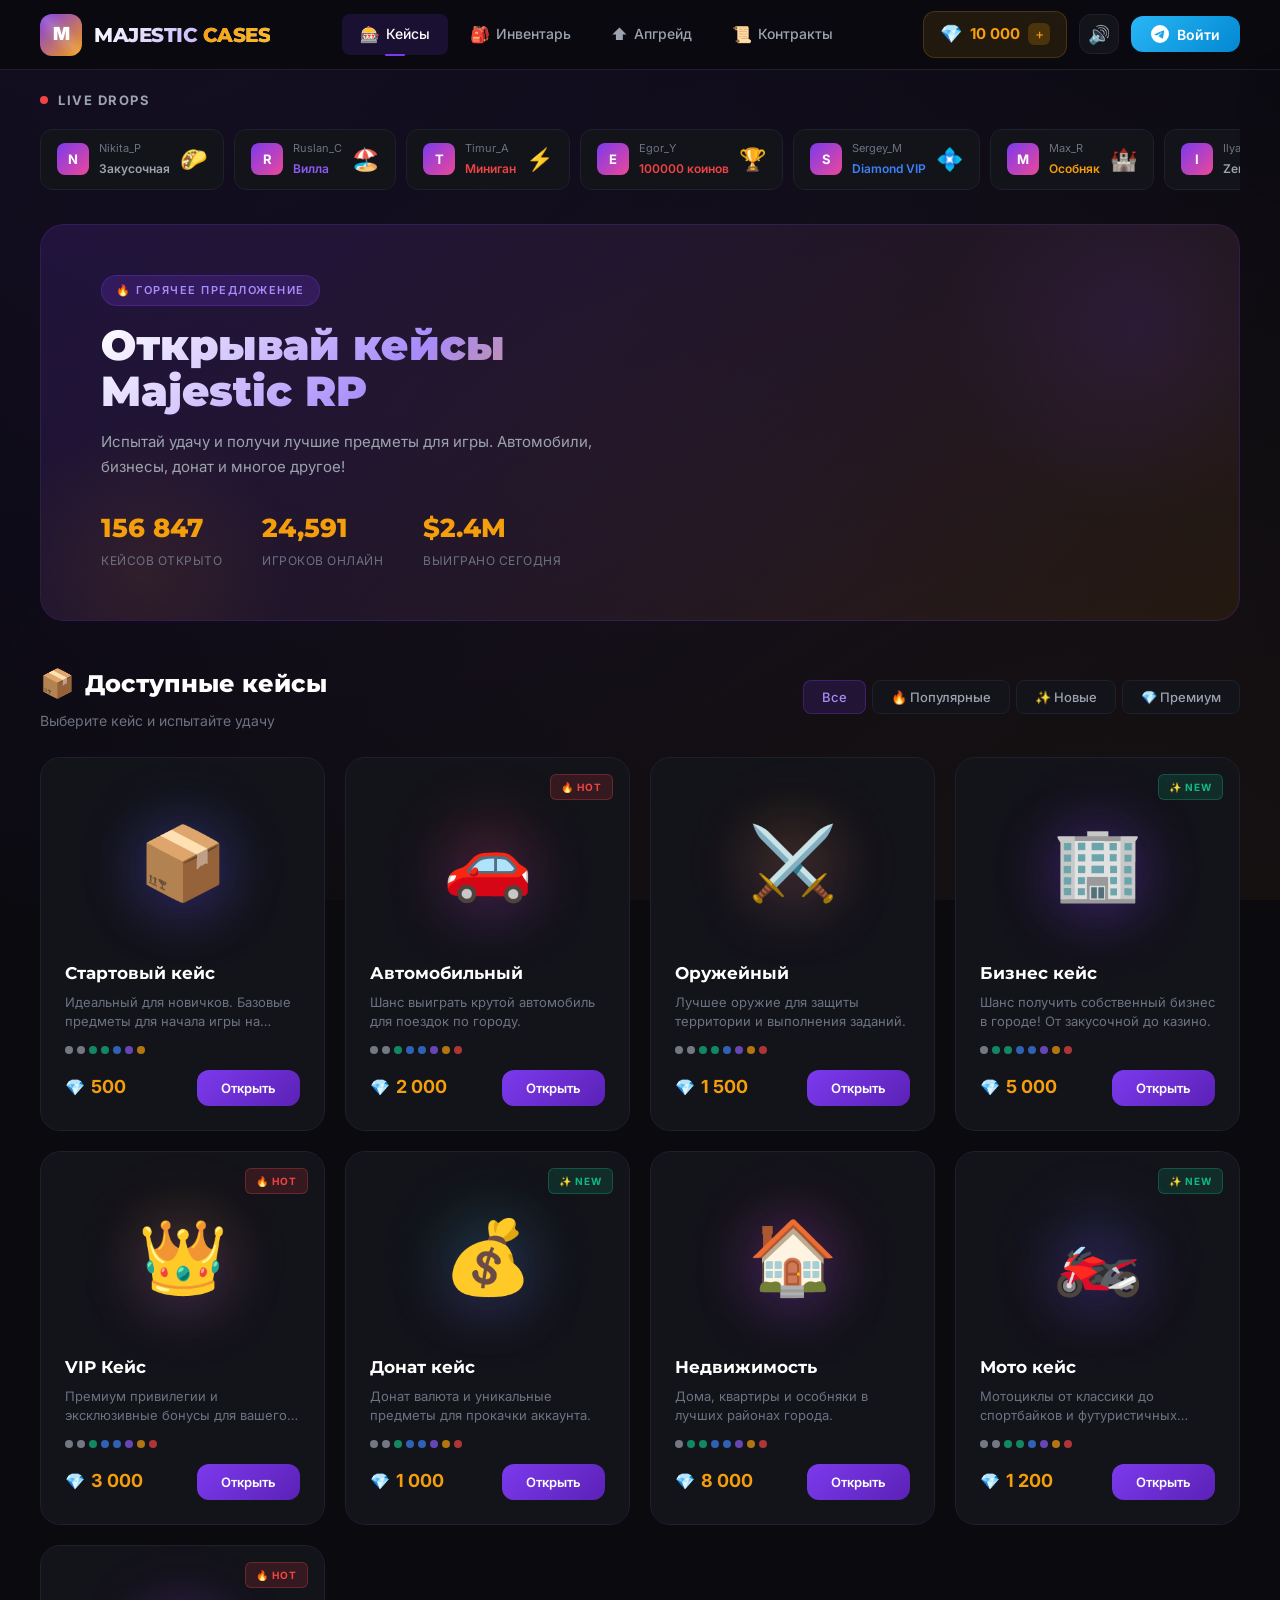
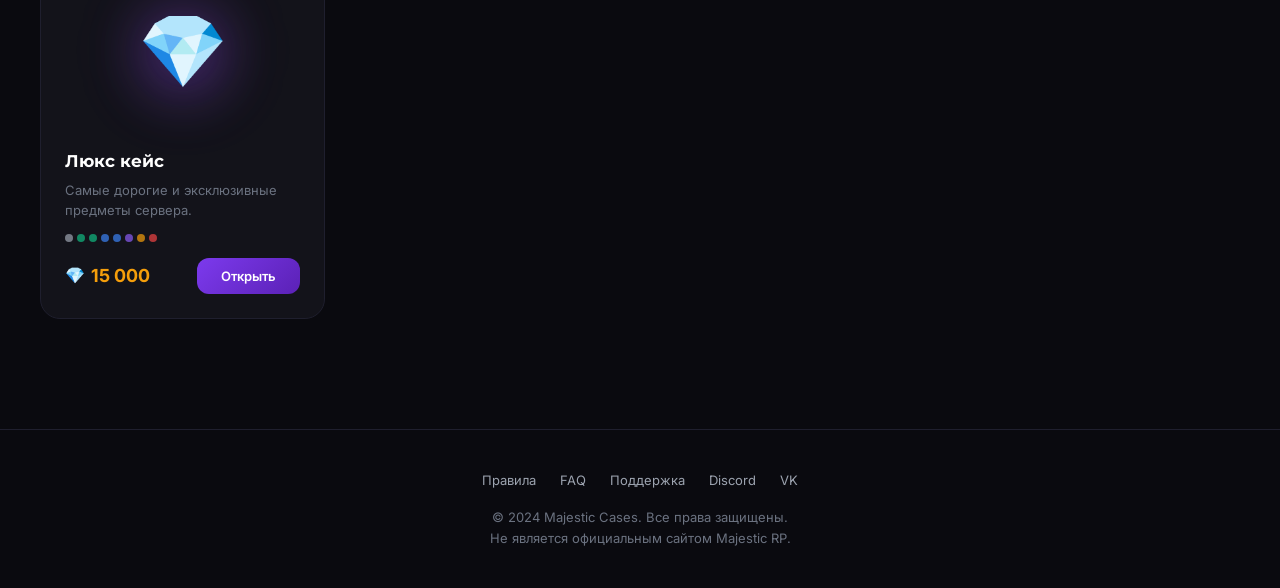
==== index.html @ e4a5804c "mayora" ====
<!DOCTYPE html>
<html lang="ru">
<head>
    <meta charset="UTF-8">
    <meta name="viewport" content="width=device-width, initial-scale=1.0">
    <title>Majestic Cases — Открытие кейсов</title>
    <link rel="stylesheet" href="css/style.css">
</head>
<body data-page="index">

    <!-- Background -->
    <div class="bg-animation"></div>
    <div class="particles" id="particles"></div>

    <!-- Header -->
    <header class="header" id="header">
        <a href="index.html" class="logo">
            <div class="logo-icon">M</div>
            <div class="logo-text">MAJESTIC <span>CASES</span></div>
        </a>

        <button class="mobile-nav-toggle" onclick="toggleMobileNav()">☰</button>

        <nav class="nav">
            <a href="index.html" class="nav-link active">
                <span class="nav-icon">🎰</span> Кейсы
            </a>
            <a href="inventory.html" class="nav-link">
                <span class="nav-icon">🎒</span> Инвентарь
            </a>
            <a href="#" class="nav-link" onclick="showNotification('🔧', 'Раздел в разработке'); return false;">
                <span class="nav-icon">⬆️</span> Апгрейд
            </a>
            <a href="#" class="nav-link" onclick="showNotification('🔧', 'Раздел в разработке'); return false;">
                <span class="nav-icon">📜</span> Контракты
            </a>
        </nav>

        <div class="header-right">
            <div class="balance-display" onclick="openDeposit()">
                <span class="balance-icon">💎</span>
                <span class="balance-amount">0</span>
                <span class="balance-add">+</span>
            </div>
            <button class="sound-toggle" id="soundToggle" onclick="toggleSound()">🔊</button>

            <!-- Не авторизован -->
            <button class="btn-login" id="btnLogin" onclick="openAuthModal()">
                <svg class="tg-icon" viewBox="0 0 24 24" width="18" height="18" fill="currentColor">
                    <path d="M11.944 0A12 12 0 0 0 0 12a12 12 0 0 0 12 12 12 12 0 0 0 12-12A12 12 0 0 0 12 0a12 12 0 0 0-.056 0zm4.962 7.224c.1-.002.321.023.465.14a.506.506 0 0 1 .171.325c.016.093.036.306.02.472-.18 1.898-.962 6.502-1.36 8.627-.168.9-.499 1.201-.82 1.23-.696.065-1.225-.46-1.9-.902-1.056-.693-1.653-1.124-2.678-1.8-1.185-.78-.417-1.21.258-1.91.177-.184 3.247-2.977 3.307-3.23.007-.032.014-.15-.056-.212s-.174-.041-.249-.024c-.106.024-1.793 1.14-5.061 3.345-.48.33-.913.49-1.302.48-.428-.008-1.252-.241-1.865-.44-.752-.245-1.349-.374-1.297-.789.027-.216.325-.437.893-.663 3.498-1.524 5.83-2.529 6.998-3.014 3.332-1.386 4.025-1.627 4.476-1.635z"/>
                </svg>
                Войти
            </button>

            <!-- Авторизован -->
            <div class="user-profile" id="userProfile" style="display:none;" onclick="toggleUserMenu()">
                <img class="user-avatar-img" id="userAvatarImg" src="" alt="">
                <div class="user-avatar-fallback" id="userAvatarFallback">MJ</div>
                <span class="user-name" id="userName"></span>
                <div class="user-menu" id="userMenu">
                    <div class="user-menu-header">
                        <img class="user-menu-avatar" id="menuAvatar" src="" alt="">
                        <div>
                            <div class="user-menu-name" id="menuName"></div>
                            <div class="user-menu-username" id="menuUsername"></div>
                        </div>
                    </div>
                    <div class="user-menu-divider"></div>
                    <a class="user-menu-item" href="inventory.html">🎒 Мой инвентарь</a>
                    <a class="user-menu-item" href="#" onclick="openDeposit(); return false;">💎 Пополнить баланс</a>
                    <div class="user-menu-divider"></div>
                    <button class="user-menu-item logout" onclick="logoutUser()">🚪 Выйти</button>
                </div>
            </div>
        </div>
    </header>

    <!-- Main -->
    <main class="main">

        <!-- Live Drops -->
        <div class="live-drops">
            <div class="live-drops-header">
                <div class="live-dot"></div>
                <div class="live-drops-title">Live Drops</div>
            </div>
            <div class="live-drops-track" id="liveDrops"></div>
        </div>

        <!-- Hero Banner -->
        <div class="hero-banner">
            <div class="hero-badge">🔥 Горячее предложение</div>
            <h1 class="hero-title">Открывай кейсы<br>Majestic RP</h1>
            <p class="hero-subtitle">Испытай удачу и получи лучшие предметы для игры. Автомобили, бизнесы, донат и многое другое!</p>
            <div class="hero-stats">
                <div class="hero-stat">
                    <div class="hero-stat-value" id="totalOpened">0</div>
                    <div class="hero-stat-label">Кейсов открыто</div>
                </div>
                <div class="hero-stat">
                    <div class="hero-stat-value">24,591</div>
                    <div class="hero-stat-label">Игроков онлайн</div>
                </div>
                <div class="hero-stat">
                    <div class="hero-stat-value">$2.4M</div>
                    <div class="hero-stat-label">Выиграно сегодня</div>
                </div>
            </div>
        </div>

        <!-- Cases Section -->
        <div class="section-header">
            <div>
                <h2 class="section-title"><span class="emoji">📦</span> Доступные кейсы</h2>
                <p class="section-subtitle">Выберите кейс и испытайте удачу</p>
            </div>
            <div class="section-filters">
                <button class="filter-btn active" onclick="filterCases('all', this)">Все</button>
                <button class="filter-btn" onclick="filterCases('popular', this)">🔥 Популярные</button>
                <button class="filter-btn" onclick="filterCases('new', this)">✨ Новые</button>
                <button class="filter-btn" onclick="filterCases('premium', this)">💎 Премиум</button>
            </div>
        </div>

        <div class="cases-grid" id="casesGrid"></div>

    </main>

    <!-- Footer -->
    <footer class="footer">
        <div class="footer-links">
            <a class="footer-link" href="#">Правила</a>
            <a class="footer-link" href="#">FAQ</a>
            <a class="footer-link" href="#">Поддержка</a>
            <a class="footer-link" href="#">Discord</a>
            <a class="footer-link" href="#">VK</a>
        </div>
        <p class="footer-copy">© 2024 Majestic Cases. Все права защищены.<br>Не является официальным сайтом Majestic RP.</p>
    </footer>

    <!-- Deposit Modal -->
    <div class="modal-overlay" id="depositModal">
        <div class="modal-box">
            <button class="modal-close" onclick="closeDeposit()">✕</button>
            <div class="modal-title">💎 Пополнить баланс</div>
            <div class="deposit-amounts">
                <button class="deposit-amount-btn" onclick="setDepositAmount(1000)">1,000</button>
                <button class="deposit-amount-btn" onclick="setDepositAmount(5000)">5,000</button>
                <button class="deposit-amount-btn" onclick="setDepositAmount(10000)">10,000</button>
                <button class="deposit-amount-btn" onclick="setDepositAmount(25000)">25,000</button>
                <button class="deposit-amount-btn" onclick="setDepositAmount(50000)">50,000</button>
                <button class="deposit-amount-btn" onclick="setDepositAmount(100000)">100,000</button>
            </div>
            <input type="number" class="deposit-input" id="depositInput" placeholder="Введите сумму" value="10000">
            <button class="btn-deposit-confirm" onclick="confirmDeposit()">✅ Пополнить баланс</button>
        </div>
    </div>

    <!-- Auth Modal -->
    <div class="modal-overlay" id="authModal">
        <div class="modal-box auth-modal-box">
            <button class="modal-close" onclick="closeAuthModal()">✕</button>
            <div class="auth-modal-icon">
                <svg viewBox="0 0 24 24" width="48" height="48" fill="#29B6F6">
                    <path d="M11.944 0A12 12 0 0 0 0 12a12 12 0 0 0 12 12 12 12 0 0 0 12-12A12 12 0 0 0 12 0a12 12 0 0 0-.056 0zm4.962 7.224c.1-.002.321.023.465.14a.506.506 0 0 1 .171.325c.016.093.036.306.02.472-.18 1.898-.962 6.502-1.36 8.627-.168.9-.499 1.201-.82 1.23-.696.065-1.225-.46-1.9-.902-1.056-.693-1.653-1.124-2.678-1.8-1.185-.78-.417-1.21.258-1.91.177-.184 3.247-2.977 3.307-3.23.007-.032.014-.15-.056-.212s-.174-.041-.249-.024c-.106.024-1.793 1.14-5.061 3.345-.48.33-.913.49-1.302.48-.428-.008-1.252-.241-1.865-.44-.752-.245-1.349-.374-1.297-.789.027-.216.325-.437.893-.663 3.498-1.524 5.83-2.529 6.998-3.014 3.332-1.386 4.025-1.627 4.476-1.635z"/>
                </svg>
            </div>
            <div class="modal-title">Вход через Telegram</div>
            <p class="auth-modal-desc">Авторизуйтесь через Telegram для сохранения прогресса и доступа ко всем функциям</p>
            <div class="auth-widget-container" id="telegramWidgetContainer"></div>
            <div class="auth-features">
                <div class="auth-feature"><span>💾</span> Сохранение прогресса</div>
                <div class="auth-feature"><span>🎒</span> Инвентарь на аккаунте</div>
                <div class="auth-feature"><span>🏆</span> Рейтинг игроков</div>
                <div class="auth-feature"><span>🔒</span> Безопасная авторизация</div>
            </div>
        </div>
    </div>

    <!-- Notification -->
    <div class="notification" id="notification">
        <span class="notification-icon" id="notifIcon"></span>
        <span class="notification-text" id="notifText"></span>
    </div>

    <!-- Confetti -->
    <div class="confetti-container" id="confettiContainer"></div>

    <script src="js/app.js"></script>
</body>
</html>
---- css/style.css ----
@import url('https://fonts.googleapis.com/css2?family=Inter:wght@300;400;500;600;700;800;900&family=Montserrat:wght@400;500;600;700;800;900&display=swap');

/* ========================================
   RESET & VARIABLES
   ======================================== */
* {
    margin: 0;
    padding: 0;
    box-sizing: border-box;
}

:root {
    --primary: #7c3aed;
    --primary-light: #a78bfa;
    --primary-dark: #5b21b6;
    --accent: #f59e0b;
    --accent-light: #fbbf24;
    --bg-dark: #0a0a0f;
    --bg-card: #13131a;
    --bg-card-hover: #1a1a25;
    --bg-header: rgba(10, 10, 15, 0.95);
    --text: #ffffff;
    --text-muted: #9ca3af;
    --text-dim: #6b7280;
    --border: #1f1f2e;
    --border-light: #2a2a3d;
    --success: #10b981;
    --danger: #ef4444;
    --rare: #3b82f6;
    --epic: #8b5cf6;
    --legendary: #f59e0b;
    --mythic: #ef4444;
    --radius-sm: 8px;
    --radius-md: 12px;
    --radius-lg: 16px;
    --radius-xl: 20px;
    --radius-2xl: 24px;
    --shadow-sm: 0 2px 8px rgba(0, 0, 0, 0.3);
    --shadow-md: 0 8px 30px rgba(0, 0, 0, 0.4);
    --shadow-lg: 0 20px 60px rgba(0, 0, 0, 0.5);
    --shadow-glow: 0 0 40px rgba(124, 58, 237, 0.3);
}

html {
    scroll-behavior: smooth;
}

body {
    font-family: 'Inter', sans-serif;
    background: var(--bg-dark);
    color: var(--text);
    min-height: 100vh;
    overflow-x: hidden;
    line-height: 1.6;
}

a {
    text-decoration: none;
    color: inherit;
}

button {
    font-family: 'Inter', sans-serif;
    cursor: pointer;
    border: none;
    outline: none;
}

input {
    font-family: 'Inter', sans-serif;
    outline: none;
}

/* ========================================
   SCROLLBAR
   ======================================== */
::-webkit-scrollbar {
    width: 8px;
}

::-webkit-scrollbar-track {
    background: var(--bg-dark);
}

::-webkit-scrollbar-thumb {
    background: var(--border);
    border-radius: 4px;
}

::-webkit-scrollbar-thumb:hover {
    background: rgba(124, 58, 237, 0.3);
}

/* ========================================
   ANIMATED BACKGROUND
   ======================================== */
.bg-animation {
    position: fixed;
    top: 0;
    left: 0;
    width: 100%;
    height: 100%;
    z-index: 0;
    overflow: hidden;
    pointer-events: none;
}

.bg-animation::before {
    content: '';
    position: absolute;
    top: -50%;
    left: -50%;
    width: 200%;
    height: 200%;
    background:
        radial-gradient(ellipse at 30% 20%, rgba(124, 58, 237, 0.08) 0%, transparent 50%),
        radial-gradient(ellipse at 70% 80%, rgba(245, 158, 11, 0.05) 0%, transparent 50%),
        radial-gradient(ellipse at 50% 50%, rgba(124, 58, 237, 0.03) 0%, transparent 70%);
    animation: bgFloat 20s ease-in-out infinite;
}

@keyframes bgFloat {
    0%, 100% { transform: translate(0, 0) rotate(0deg); }
    33% { transform: translate(30px, -30px) rotate(1deg); }
    66% { transform: translate(-20px, 20px) rotate(-1deg); }
}

.particles {
    position: fixed;
    top: 0;
    left: 0;
    width: 100%;
    height: 100%;
    z-index: 0;
    pointer-events: none;
}

.particle {
    position: absolute;
    width: 2px;
    height: 2px;
    background: var(--primary-light);
    border-radius: 50%;
    opacity: 0;
    animation: particleFloat linear infinite;
}

@keyframes particleFloat {
    0% { opacity: 0; transform: translateY(100vh) scale(0); }
    10% { opacity: 0.6; }
    90% { opacity: 0.6; }
    100% { opacity: 0; transform: translateY(-10vh) scale(1); }
}

/* ========================================
   HEADER
   ======================================== */
.header {
    position: fixed;
    top: 0;
    left: 0;
    right: 0;
    z-index: 1000;
    background: var(--bg-header);
    backdrop-filter: blur(20px);
    -webkit-backdrop-filter: blur(20px);
    border-bottom: 1px solid var(--border);
    padding: 0 40px;
    height: 70px;
    display: flex;
    align-items: center;
    justify-content: space-between;
    transition: all 0.3s ease;
}

.header.scrolled {
    height: 60px;
    box-shadow: var(--shadow-md);
}

.logo {
    display: flex;
    align-items: center;
    gap: 12px;
    cursor: pointer;
}

.logo-icon {
    width: 42px;
    height: 42px;
    background: linear-gradient(135deg, var(--primary), var(--accent));
    border-radius: var(--radius-md);
    display: flex;
    align-items: center;
    justify-content: center;
    font-weight: 900;
    font-size: 18px;
    color: white;
    position: relative;
    overflow: hidden;
    flex-shrink: 0;
}

.logo-icon::after {
    content: '';
    position: absolute;
    top: -50%;
    left: -50%;
    width: 200%;
    height: 200%;
    background: linear-gradient(45deg, transparent 40%, rgba(255,255,255,0.15) 50%, transparent 60%);
    animation: logoShine 3s ease-in-out infinite;
}

@keyframes logoShine {
    0%, 100% { transform: translateX(-100%) rotate(45deg); }
    50% { transform: translateX(100%) rotate(45deg); }
}

.logo-text {
    font-family: 'Montserrat', sans-serif;
    font-weight: 800;
    font-size: 20px;
    background: linear-gradient(135deg, #fff 0%, var(--primary-light) 100%);
    -webkit-background-clip: text;
    -webkit-text-fill-color: transparent;
    background-clip: text;
    letter-spacing: -0.5px;
    white-space: nowrap;
}

.logo-text span {
    background: linear-gradient(135deg, var(--accent) 0%, var(--accent-light) 100%);
    -webkit-background-clip: text;
    -webkit-text-fill-color: transparent;
    background-clip: text;
}

.nav {
    display: flex;
    align-items: center;
    gap: 4px;
}

.nav-link {
    padding: 8px 18px;
    border-radius: var(--radius-sm);
    color: var(--text-muted);
    font-weight: 500;
    font-size: 14px;
    transition: all 0.3s ease;
    position: relative;
    display: inline-flex;
    align-items: center;
    gap: 6px;
    white-space: nowrap;
}

.nav-link:hover {
    color: var(--text);
    background: rgba(124, 58, 237, 0.1);
}

.nav-link.active {
    color: var(--text);
    background: rgba(124, 58, 237, 0.15);
}

.nav-link.active::after {
    content: '';
    position: absolute;
    bottom: -1px;
    left: 50%;
    transform: translateX(-50%);
    width: 20px;
    height: 2px;
    background: var(--primary);
    border-radius: 1px;
}

.nav-link .nav-icon {
    font-size: 16px;
}

.header-right {
    display: flex;
    align-items: center;
    gap: 12px;
}

.balance-display {
    display: flex;
    align-items: center;
    gap: 8px;
    background: rgba(245, 158, 11, 0.1);
    border: 1px solid rgba(245, 158, 11, 0.2);
    padding: 8px 16px;
    border-radius: var(--radius-md);
    cursor: pointer;
    transition: all 0.3s ease;
}

.balance-display:hover {
    background: rgba(245, 158, 11, 0.15);
    border-color: rgba(245, 158, 11, 0.3);
    transform: translateY(-1px);
}

.balance-icon {
    font-size: 18px;
}

.balance-amount {
    font-weight: 700;
    font-size: 15px;
    color: var(--accent);
}

.balance-add {
    width: 22px;
    height: 22px;
    background: rgba(245, 158, 11, 0.2);
    border-radius: 6px;
    display: flex;
    align-items: center;
    justify-content: center;
    font-size: 14px;
    color: var(--accent);
    transition: all 0.2s;
}

.balance-display:hover .balance-add {
    background: rgba(245, 158, 11, 0.3);
}

.sound-toggle {
    width: 40px;
    height: 40px;
    border-radius: var(--radius-md);
    border: 1px solid var(--border);
    background: var(--bg-card);
    color: var(--text-muted);
    display: flex;
    align-items: center;
    justify-content: center;
    font-size: 18px;
    transition: all 0.3s;
}

.sound-toggle:hover {
    border-color: rgba(124, 58, 237, 0.3);
    color: var(--text);
}

/* ========================================
   MAIN CONTAINER
   ======================================== */
.main {
    position: relative;
    z-index: 1;
    padding-top: 90px;
    padding-bottom: 60px;
    max-width: 1400px;
    margin: 0 auto;
    padding-left: 40px;
    padding-right: 40px;
}

/* ========================================
   LIVE DROPS BAR
   ======================================== */
.live-drops {
    margin-bottom: 30px;
}

.live-drops-header {
    display: flex;
    align-items: center;
    gap: 10px;
    margin-bottom: 14px;
}

.live-dot {
    width: 8px;
    height: 8px;
    background: var(--danger);
    border-radius: 50%;
    animation: livePulse 1.5s ease-in-out infinite;
}

@keyframes livePulse {
    0%, 100% { opacity: 1; box-shadow: 0 0 0 0 rgba(239, 68, 68, 0.4); }
    50% { opacity: 0.7; box-shadow: 0 0 0 6px rgba(239, 68, 68, 0); }
}

.live-drops-title {
    font-weight: 700;
    font-size: 13px;
    text-transform: uppercase;
    letter-spacing: 1.5px;
    color: var(--text-muted);
}

.live-drops-track {
    display: flex;
    gap: 10px;
    overflow: hidden;
    padding: 4px 0;
}

.live-drop-item {
    flex-shrink: 0;
    display: flex;
    align-items: center;
    gap: 10px;
    background: var(--bg-card);
    border: 1px solid var(--border);
    border-radius: var(--radius-md);
    padding: 10px 16px;
    animation: dropSlide 0.5s ease;
    transition: all 0.3s;
}

.live-drop-item:hover {
    border-color: var(--border-light);
    background: var(--bg-card-hover);
}

@keyframes dropSlide {
    from { transform: translateX(-50px); opacity: 0; }
    to { transform: translateX(0); opacity: 1; }
}

.live-drop-avatar {
    width: 32px;
    height: 32px;
    border-radius: var(--radius-sm);
    background: linear-gradient(135deg, var(--primary), #ec4899);
    display: flex;
    align-items: center;
    justify-content: center;
    font-size: 13px;
    font-weight: 700;
    flex-shrink: 0;
}

.live-drop-info {
    display: flex;
    flex-direction: column;
    gap: 2px;
}

.live-drop-user {
    font-size: 11px;
    color: var(--text-dim);
}

.live-drop-item-name {
    font-size: 12px;
    font-weight: 600;
}

.live-drop-icon {
    font-size: 22px;
    flex-shrink: 0;
}

/* ========================================
   HERO BANNER
   ======================================== */
.hero-banner {
    position: relative;
    background: linear-gradient(135deg, rgba(124, 58, 237, 0.15) 0%, rgba(245, 158, 11, 0.08) 100%);
    border: 1px solid rgba(124, 58, 237, 0.2);
    border-radius: var(--radius-2xl);
    padding: 50px 60px;
    margin-bottom: 40px;
    overflow: hidden;
}

.hero-banner::before {
    content: '';
    position: absolute;
    top: -100px;
    right: -100px;
    width: 400px;
    height: 400px;
    background: radial-gradient(circle, rgba(124, 58, 237, 0.12) 0%, transparent 70%);
    pointer-events: none;
}

.hero-banner::after {
    content: '';
    position: absolute;
    bottom: -100px;
    left: -50px;
    width: 300px;
    height: 300px;
    background: radial-gradient(circle, rgba(245, 158, 11, 0.08) 0%, transparent 70%);
    pointer-events: none;
}

.hero-badge {
    display: inline-flex;
    align-items: center;
    gap: 6px;
    background: rgba(124, 58, 237, 0.2);
    border: 1px solid rgba(124, 58, 237, 0.3);
    padding: 6px 14px;
    border-radius: 20px;
    font-size: 11px;
    font-weight: 600;
    color: var(--primary-light);
    margin-bottom: 16px;
    text-transform: uppercase;
    letter-spacing: 1.5px;
}

.hero-title {
    font-family: 'Montserrat', sans-serif;
    font-size: 42px;
    font-weight: 900;
    line-height: 1.1;
    margin-bottom: 14px;
    background: linear-gradient(135deg, #fff 0%, var(--primary-light) 50%, var(--accent) 100%);
    -webkit-background-clip: text;
    -webkit-text-fill-color: transparent;
    background-clip: text;
    max-width: 600px;
}

.hero-subtitle {
    font-size: 15px;
    color: var(--text-muted);
    max-width: 500px;
    line-height: 1.7;
    margin-bottom: 28px;
}

.hero-stats {
    display: flex;
    gap: 40px;
    position: relative;
    z-index: 1;
}

.hero-stat-value {
    font-size: 26px;
    font-weight: 800;
    color: var(--accent);
    font-family: 'Montserrat', sans-serif;
}

.hero-stat-label {
    font-size: 12px;
    color: var(--text-dim);
    margin-top: 2px;
    text-transform: uppercase;
    letter-spacing: 0.5px;
}

/* ========================================
   SECTION HEADERS
   ======================================== */
.section-header {
    display: flex;
    align-items: center;
    justify-content: space-between;
    margin-bottom: 24px;
    flex-wrap: wrap;
    gap: 16px;
}

.section-title {
    font-family: 'Montserrat', sans-serif;
    font-size: 24px;
    font-weight: 800;
    display: flex;
    align-items: center;
    gap: 10px;
}

.section-title .emoji {
    font-size: 28px;
}

.section-subtitle {
    font-size: 14px;
    color: var(--text-dim);
    margin-top: 4px;
}

.section-filters {
    display: flex;
    gap: 6px;
    flex-wrap: wrap;
}

.filter-btn {
    padding: 8px 18px;
    border-radius: var(--radius-sm);
    border: 1px solid var(--border);
    background: var(--bg-card);
    color: var(--text-muted);
    font-size: 13px;
    font-weight: 500;
    cursor: pointer;
    transition: all 0.3s ease;
}

.filter-btn:hover {
    border-color: rgba(124, 58, 237, 0.3);
    color: var(--text);
    background: var(--bg-card-hover);
}

.filter-btn.active {
    background: rgba(124, 58, 237, 0.15);
    border-color: rgba(124, 58, 237, 0.3);
    color: var(--primary-light);
}

/* ========================================
   CASES GRID
   ======================================== */
.cases-grid {
    display: grid;
    grid-template-columns: repeat(auto-fill, minmax(280px, 1fr));
    gap: 20px;
    margin-bottom: 50px;
}

.case-card {
    background: var(--bg-card);
    border: 1px solid var(--border);
    border-radius: var(--radius-xl);
    padding: 24px;
    cursor: pointer;
    transition: all 0.4s cubic-bezier(0.4, 0, 0.2, 1);
    position: relative;
    overflow: hidden;
}

.case-card::before {
    content: '';
    position: absolute;
    top: 0;
    left: 0;
    right: 0;
    height: 3px;
    background: linear-gradient(90deg, var(--card-color, var(--primary)), transparent);
    opacity: 0;
    transition: opacity 0.3s;
}

.case-card:hover::before {
    opacity: 1;
}

.case-card:hover {
    transform: translateY(-8px);
    border-color: rgba(124, 58, 237, 0.3);
    box-shadow: 0 20px 60px rgba(124, 58, 237, 0.12), 0 0 0 1px rgba(124, 58, 237, 0.1);
    background: var(--bg-card-hover);
}

.case-card-badge {
    position: absolute;
    top: 16px;
    right: 16px;
    font-size: 10px;
    font-weight: 700;
    padding: 4px 10px;
    border-radius: 6px;
    text-transform: uppercase;
    letter-spacing: 1px;
    z-index: 2;
}

.case-card-badge.hot {
    background: rgba(239, 68, 68, 0.15);
    border: 1px solid rgba(239, 68, 68, 0.3);
    color: #ef4444;
}

.case-card-badge.new {
    background: rgba(16, 185, 129, 0.15);
    border: 1px solid rgba(16, 185, 129, 0.3);
    color: #10b981;
}

.case-image {
    width: 100%;
    height: 160px;
    display: flex;
    align-items: center;
    justify-content: center;
    margin-bottom: 18px;
    position: relative;
}

.case-icon {
    font-size: 72px;
    filter: drop-shadow(0 10px 30px rgba(124, 58, 237, 0.3));
    transition: all 0.4s ease;
    animation: caseFloat 3s ease-in-out infinite;
    position: relative;
    z-index: 1;
}

.case-card:hover .case-icon {
    transform: scale(1.15) rotate(5deg);
    filter: drop-shadow(0 15px 40px rgba(124, 58, 237, 0.5));
}

@keyframes caseFloat {
    0%, 100% { transform: translateY(0); }
    50% { transform: translateY(-8px); }
}

.case-glow {
    position: absolute;
    width: 120px;
    height: 120px;
    border-radius: 50%;
    background: radial-gradient(circle, var(--card-color, rgba(124, 58, 237, 0.15)) 0%, transparent 70%);
    filter: blur(30px);
    pointer-events: none;
}

.case-name {
    font-family: 'Montserrat', sans-serif;
    font-size: 17px;
    font-weight: 700;
    margin-bottom: 6px;
}

.case-description {
    font-size: 13px;
    color: var(--text-dim);
    margin-bottom: 14px;
    line-height: 1.5;
    display: -webkit-box;
    -webkit-line-clamp: 2;
    -webkit-box-orient: vertical;
    overflow: hidden;
}

.case-items-preview {
    display: flex;
    gap: 4px;
    margin-bottom: 16px;
}

.item-dot {
    width: 8px;
    height: 8px;
    border-radius: 50%;
    opacity: 0.7;
    transition: opacity 0.3s;
}

.case-card:hover .item-dot {
    opacity: 1;
}

.case-footer {
    display: flex;
    align-items: center;
    justify-content: space-between;
}

.case-price {
    display: flex;
    align-items: center;
    gap: 6px;
}

.case-price-icon {
    font-size: 16px;
}

.case-price-amount {
    font-weight: 700;
    font-size: 18px;
    color: var(--accent);
}

.case-open-btn {
    padding: 10px 24px;
    border-radius: var(--radius-md);
    background: linear-gradient(135deg, var(--primary), var(--primary-dark));
    color: white;
    font-weight: 600;
    font-size: 13px;
    transition: all 0.3s ease;
    position: relative;
    overflow: hidden;
}

.case-open-btn::before {
    content: '';
    position: absolute;
    top: 0;
    left: -100%;
    width: 100%;
    height: 100%;
    background: linear-gradient(90deg, transparent, rgba(255,255,255,0.1), transparent);
    transition: left 0.5s;
}

.case-open-btn:hover::before {
    left: 100%;
}

.case-open-btn:hover {
    transform: scale(1.05);
    box-shadow: 0 8px 25px rgba(124, 58, 237, 0.4);
}

/* ========================================
   CASE OPENING PAGE
   ======================================== */
.open-page {
    max-width: 1000px;
    margin: 0 auto;
}

.back-link {
    display: inline-flex;
    align-items: center;
    gap: 8px;
    color: var(--text-muted);
    font-size: 14px;
    font-weight: 500;
    margin-bottom: 30px;
    padding: 8px 16px;
    border-radius: var(--radius-sm);
    transition: all 0.3s;
    background: var(--bg-card);
    border: 1px solid var(--border);
}

.back-link:hover {
    color: var(--text);
    border-color: var(--primary);
    background: rgba(124, 58, 237, 0.1);
}

.open-case-header {
    text-align: center;
    margin-bottom: 30px;
}

.open-case-icon {
    font-size: 80px;
    display: block;
    margin-bottom: 16px;
    animation: caseFloat 3s ease-in-out infinite;
}

.open-case-title {
    font-family: 'Montserrat', sans-serif;
    font-size: 36px;
    font-weight: 900;
    margin-bottom: 8px;
    background: linear-gradient(135deg, #fff, var(--primary-light));
    -webkit-background-clip: text;
    -webkit-text-fill-color: transparent;
    background-clip: text;
}

.open-case-desc {
    color: var(--text-dim);
    font-size: 15px;
}

.roulette-section {
    margin-bottom: 30px;
}

.roulette-wrapper {
    position: relative;
    height: 160px;
    overflow: hidden;
    border-radius: var(--radius-lg);
    background: var(--bg-dark);
    border: 1px solid var(--border);
    box-shadow: inset 0 0 60px rgba(0, 0, 0, 0.5);
}

.roulette-pointer {
    position: absolute;
    top: 0;
    left: 50%;
    transform: translateX(-50%);
    width: 3px;
    height: 100%;
    background: var(--accent);
    z-index: 10;
    box-shadow: 0 0 20px rgba(245, 158, 11, 0.5), 0 0 40px rgba(245, 158, 11, 0.2);
}

.roulette-pointer::before {
    content: '';
    position: absolute;
    top: -8px;
    left: 50%;
    transform: translateX(-50%);
    width: 0;
    height: 0;
    border-left: 10px solid transparent;
    border-right: 10px solid transparent;
    border-top: 12px solid var(--accent);
    filter: drop-shadow(0 2px 4px rgba(245, 158, 11, 0.5));
}

.roulette-pointer::after {
    content: '';
    position: absolute;
    bottom: -8px;
    left: 50%;
    transform: translateX(-50%);
    width: 0;
    height: 0;
    border-left: 10px solid transparent;
    border-right: 10px solid transparent;
    border-bottom: 12px solid var(--accent);
    filter: drop-shadow(0 -2px 4px rgba(245, 158, 11, 0.5));
}

.roulette-track {
    display: flex;
    position: absolute;
    top: 0;
    left: 0;
    transition: none;
}

.roulette-item {
    width: 150px;
    height: 160px;
    flex-shrink: 0;
    display: flex;
    flex-direction: column;
    align-items: center;
    justify-content: center;
    border-right: 1px solid var(--border);
    position: relative;
    padding: 12px;
    transition: background 0.2s;
}

.roulette-item-icon {
    font-size: 44px;
    margin-bottom: 10px;
    filter: drop-shadow(0 4px 8px rgba(0,0,0,0.3));
}

.roulette-item-name {
    font-size: 11px;
    font-weight: 600;
    text-align: center;
    line-height: 1.3;
}

.roulette-item-rarity {
    position: absolute;
    bottom: 0;
    left: 0;
    right: 0;
    height: 3px;
}

.open-actions {
    display: flex;
    align-items: center;
    justify-content: center;
    gap: 16px;
    margin-bottom: 40px;
    flex-wrap: wrap;
}

.btn-open-case {
    padding: 18px 56px;
    border-radius: var(--radius-lg);
    background: linear-gradient(135deg, var(--primary), var(--primary-dark));
    color: white;
    font-weight: 700;
    font-size: 17px;
    display: flex;
    align-items: center;
    gap: 12px;
    transition: all 0.3s ease;
    position: relative;
    overflow: hidden;
}

.btn-open-case::before {
    content: '';
    position: absolute;
    top: 0;
    left: -100%;
    width: 200%;
    height: 100%;
    background: linear-gradient(90deg, transparent, rgba(255,255,255,0.08), transparent);
    animation: btnShine 2.5s ease-in-out infinite;
}

@keyframes btnShine {
    0% { left: -100%; }
    100% { left: 100%; }
}

.btn-open-case:hover {
    transform: scale(1.05);
    box-shadow: 0 12px 40px rgba(124, 58, 237, 0.5);
}

.btn-open-case:disabled {
    opacity: 0.5;
    cursor: not-allowed;
    transform: none !important;
    box-shadow: none !important;
}

.btn-open-case .price-tag {
    background: rgba(255,255,255,0.15);
    padding: 4px 14px;
    border-radius: var(--radius-sm);
    font-size: 14px;
}

.btn-open-fast {
    padding: 18px 36px;
    border-radius: var(--radius-lg);
    background: rgba(124, 58, 237, 0.1);
    border: 1px solid rgba(124, 58, 237, 0.3);
    color: var(--primary-light);
    font-weight: 600;
    font-size: 15px;
    transition: all 0.3s;
}

.btn-open-fast:hover {
    background: rgba(124, 58, 237, 0.2);
    transform: scale(1.03);
}

.btn-open-fast:disabled {
    opacity: 0.5;
    cursor: not-allowed;
    transform: none !important;
}

.case-contents {
    margin-top: 20px;
}

.case-contents-title {
    font-size: 13px;
    font-weight: 600;
    color: var(--text-muted);
    margin-bottom: 16px;
    text-transform: uppercase;
    letter-spacing: 1.5px;
}

.case-contents-grid {
    display: grid;
    grid-template-columns: repeat(auto-fill, minmax(110px, 1fr));
    gap: 10px;
}

.content-item {
    background: var(--bg-dark);
    border: 1px solid var(--border);
    border-radius: var(--radius-md);
    padding: 14px 8px;
    text-align: center;
    transition: all 0.3s;
    position: relative;
    overflow: hidden;
}

.content-item:hover {
    border-color: rgba(124, 58, 237, 0.3);
    transform: translateY(-3px);
    background: var(--bg-card);
}

.content-item-icon {
    font-size: 32px;
    margin-bottom: 8px;
}

.content-item-name {
    font-size: 11px;
    font-weight: 600;
    line-height: 1.3;
    margin-bottom: 4px;
}

.content-item-chance {
    font-size: 10px;
    color: var(--text-dim);
}

.content-item-value {
    font-size: 10px;
    color: var(--accent);
    font-weight: 600;
    margin-top: 2px;
}

.content-item-bar {
    position: absolute;
    bottom: 0;
    left: 0;
    right: 0;
    height: 2px;
}

/* ========================================
   WIN SCREEN
   ======================================== */
.win-screen {
    display: none;
    text-align: center;
    padding: 50px 20px;
}

.win-screen.active {
    display: block;
    animation: winAppear 0.6s cubic-bezier(0.4, 0, 0.2, 1);
}

@keyframes winAppear {
    from { transform: scale(0.7); opacity: 0; }
    to { transform: scale(1); opacity: 1; }
}

.win-glow {
    position: relative;
    display: inline-block;
    margin-bottom: 24px;
}

.win-icon {
    font-size: 110px;
    position: relative;
    z-index: 1;
    animation: winBounce 0.6s ease;
}

@keyframes winBounce {
    0% { transform: scale(0) rotate(-20deg); }
    50% { transform: scale(1.2) rotate(10deg); }
    70% { transform: scale(0.9) rotate(-5deg); }
    100% { transform: scale(1) rotate(0deg); }
}

.win-glow-bg {
    position: absolute;
    top: 50%;
    left: 50%;
    transform: translate(-50%, -50%);
    width: 200px;
    height: 200px;
    border-radius: 50%;
    filter: blur(60px);
    opacity: 0.5;
    animation: winGlowPulse 2s ease-in-out infinite;
}

@keyframes winGlowPulse {
    0%, 100% { opacity: 0.4; transform: translate(-50%, -50%) scale(1); }
    50% { opacity: 0.7; transform: translate(-50%, -50%) scale(1.3); }
}

.win-label {
    font-family: 'Montserrat', sans-serif;
    font-size: 13px;
    font-weight: 700;
    text-transform: uppercase;
    letter-spacing: 4px;
    margin-bottom: 8px;
    color: var(--text-muted);
}

.win-rarity {
    font-size: 12px;
    font-weight: 700;
    text-transform: uppercase;
    letter-spacing: 2px;
    margin-bottom: 12px;
}

.win-item-name {
    font-family: 'Montserrat', sans-serif;
    font-size: 32px;
    font-weight: 900;
    margin-bottom: 10px;
}

.win-item-value {
    font-size: 22px;
    font-weight: 700;
    color: var(--accent);
    margin-bottom: 36px;
}

.win-actions {
    display: flex;
    gap: 12px;
    justify-content: center;
    flex-wrap: wrap;
}

.win-btn {
    padding: 14px 32px;
    border-radius: var(--radius-lg);
    font-weight: 600;
    font-size: 14px;
    transition: all 0.3s;
    display: inline-flex;
    align-items: center;
    gap: 8px;
}

.win-btn-sell {
    background: rgba(245, 158, 11, 0.12);
    border: 1px solid rgba(245, 158, 11, 0.3);
    color: var(--accent);
}

.win-btn-sell:hover {
    background: rgba(245, 158, 11, 0.22);
    transform: translateY(-2px);
}

.win-btn-take {
    background: linear-gradient(135deg, var(--success), #059669);
    color: white;
}

.win-btn-take:hover {
    transform: translateY(-2px);
    box-shadow: 0 8px 25px rgba(16, 185, 129, 0.4);
}

.win-btn-again {
    background: linear-gradient(135deg, var(--primary), var(--primary-dark));
    color: white;
}

.win-btn-again:hover {
    transform: translateY(-2px);
    box-shadow: 0 8px 25px rgba(124, 58, 237, 0.4);
}

/* ========================================
   INVENTORY PAGE
   ======================================== */
.inventory-page {
    max-width: 1200px;
    margin: 0 auto;
}

.inventory-stats {
    display: grid;
    grid-template-columns: repeat(auto-fit, minmax(200px, 1fr));
    gap: 16px;
    margin-bottom: 30px;
}

.inv-stat-card {
    background: var(--bg-card);
    border: 1px solid var(--border);
    border-radius: var(--radius-lg);
    padding: 20px 24px;
    display: flex;
    align-items: center;
    gap: 16px;
    transition: all 0.3s;
}

.inv-stat-card:hover {
    border-color: var(--border-light);
    transform: translateY(-2px);
}

.inv-stat-icon {
    width: 48px;
    height: 48px;
    border-radius: var(--radius-md);
    display: flex;
    align-items: center;
    justify-content: center;
    font-size: 24px;
    flex-shrink: 0;
}

.inv-stat-icon.purple { background: rgba(124, 58, 237, 0.15); }
.inv-stat-icon.gold { background: rgba(245, 158, 11, 0.15); }
.inv-stat-icon.green { background: rgba(16, 185, 129, 0.15); }
.inv-stat-icon.red { background: rgba(239, 68, 68, 0.15); }

.inv-stat-value {
    font-family: 'Montserrat', sans-serif;
    font-size: 22px;
    font-weight: 800;
}

.inv-stat-label {
    font-size: 12px;
    color: var(--text-dim);
    margin-top: 2px;
}

.inventory-controls {
    display: flex;
    align-items: center;
    justify-content: space-between;
    margin-bottom: 20px;
    flex-wrap: wrap;
    gap: 12px;
}

.inv-search {
    padding: 10px 18px;
    border-radius: var(--radius-md);
    border: 1px solid var(--border);
    background: var(--bg-card);
    color: var(--text);
    font-size: 14px;
    width: 260px;
    transition: border-color 0.3s;
}

.inv-search:focus { border-color: var(--primary); }
.inv-search::placeholder { color: var(--text-dim); }

.inv-sort {
    padding: 10px 18px;
    border-radius: var(--radius-md);
    border: 1px solid var(--border);
    background: var(--bg-card);
    color: var(--text);
    font-size: 13px;
    cursor: pointer;
    transition: all 0.3s;
    -webkit-appearance: none;
}

.inv-sort:hover { border-color: var(--primary); }

.btn-sell-all {
    padding: 10px 24px;
    border-radius: var(--radius-md);
    background: rgba(239, 68, 68, 0.1);
    border: 1px solid rgba(239, 68, 68, 0.3);
    color: var(--danger);
    font-weight: 600;
    font-size: 13px;
    transition: all 0.3s;
    display: flex;
    align-items: center;
    gap: 6px;
}

.btn-sell-all:hover {
    background: rgba(239, 68, 68, 0.2);
    transform: translateY(-1px);
}

.inventory-grid {
    display: grid;
    grid-template-columns: repeat(auto-fill, minmax(180px, 1fr));
    gap: 14px;
}

.inv-item {
    background: var(--bg-card);
    border: 1px solid var(--border);
    border-radius: var(--radius-lg);
    padding: 20px 16px 16px;
    text-align: center;
    transition: all 0.3s;
    position: relative;
    overflow: hidden;
    cursor: pointer;
}

.inv-item:hover {
    transform: translateY(-4px);
    border-color: rgba(124, 58, 237, 0.3);
    box-shadow: var(--shadow-md);
}

.inv-item-bar {
    position: absolute;
    top: 0;
    left: 0;
    right: 0;
    height: 3px;
}

.inv-item-icon {
    font-size: 44px;
    margin-bottom: 10px;
    display: block;
}

.inv-item-name {
    font-size: 13px;
    font-weight: 600;
    margin-bottom: 4px;
    line-height: 1.3;
}

.inv-item-rarity-tag {
    font-size: 10px;
    font-weight: 600;
    text-transform: uppercase;
    letter-spacing: 0.5px;
    margin-bottom: 8px;
}

.inv-item-value {
    font-size: 14px;
    font-weight: 700;
    color: var(--accent);
    display: flex;
    align-items: center;
    justify-content: center;
    gap: 4px;
}

.inv-item-actions {
    display: flex;
    gap: 6px;
    margin-top: 12px;
}

.inv-item-btn {
    flex: 1;
    padding: 8px;
    border-radius: var(--radius-sm);
    font-size: 11px;
    font-weight: 600;
    transition: all 0.3s;
}

.inv-item-btn.sell {
    background: rgba(245, 158, 11, 0.1);
    border: 1px solid rgba(245, 158, 11, 0.2);
    color: var(--accent);
}

.inv-item-btn.sell:hover { background: rgba(245, 158, 11, 0.2); }

.inv-item-btn.use {
    background: rgba(16, 185, 129, 0.1);
    border: 1px solid rgba(16, 185, 129, 0.2);
    color: var(--success);
}

.inv-item-btn.use:hover { background: rgba(16, 185, 129, 0.2); }

.inventory-empty {
    grid-column: 1 / -1;
    text-align: center;
    padding: 80px 20px;
}

.inventory-empty-icon {
    font-size: 70px;
    margin-bottom: 20px;
    opacity: 0.3;
}

.inventory-empty-text {
    font-family: 'Montserrat', sans-serif;
    font-size: 20px;
    font-weight: 700;
    margin-bottom: 8px;
    color: var(--text-muted);
}

.inventory-empty-hint {
    font-size: 14px;
    color: var(--text-dim);
    margin-bottom: 24px;
}

.btn-go-cases {
    display: inline-flex;
    align-items: center;
    gap: 8px;
    padding: 14px 32px;
    border-radius: var(--radius-lg);
    background: linear-gradient(135deg, var(--primary), var(--primary-dark));
    color: white;
    font-weight: 600;
    font-size: 14px;
    transition: all 0.3s;
}

.btn-go-cases:hover {
    transform: scale(1.05);
    box-shadow: 0 8px 25px rgba(124, 58, 237, 0.4);
}

/* ========================================
   DEPOSIT MODAL
   ======================================== */
.modal-overlay {
    display: none;
    position: fixed;
    top: 0;
    left: 0;
    right: 0;
    bottom: 0;
    background: rgba(0, 0, 0, 0.85);
    backdrop-filter: blur(10px);
    -webkit-backdrop-filter: blur(10px);
    z-index: 2000;
    align-items: center;
    justify-content: center;
}

.modal-overlay.active {
    display: flex;
}

.modal-box {
    background: var(--bg-card);
    border: 1px solid var(--border);
    border-radius: var(--radius-2xl);
    padding: 40px;
    width: 90%;
    max-width: 450px;
    animation: modalSlide 0.4s cubic-bezier(0.4, 0, 0.2, 1);
    position: relative;
}

@keyframes modalSlide {
    from { transform: translateY(30px) scale(0.95); opacity: 0; }
    to { transform: translateY(0) scale(1); opacity: 1; }
}

.modal-close {
    position: absolute;
    top: 16px;
    right: 16px;
    width: 36px;
    height: 36px;
    border-radius: var(--radius-sm);
    border: 1px solid var(--border);
    background: var(--bg-dark);
    color: var(--text-muted);
    font-size: 16px;
    display: flex;
    align-items: center;
    justify-content: center;
    transition: all 0.3s;
    cursor: pointer;
}

.modal-close:hover {
    background: rgba(239, 68, 68, 0.1);
    border-color: rgba(239, 68, 68, 0.3);
    color: #ef4444;
}

.modal-title {
    font-family: 'Montserrat', sans-serif;
    font-size: 24px;
    font-weight: 800;
    text-align: center;
    margin-bottom: 24px;
}

.deposit-amounts {
    display: grid;
    grid-template-columns: repeat(3, 1fr);
    gap: 10px;
    margin-bottom: 20px;
}

.deposit-amount-btn {
    padding: 14px;
    border-radius: var(--radius-md);
    border: 1px solid var(--border);
    background: var(--bg-dark);
    color: var(--text);
    font-weight: 700;
    font-size: 15px;
    transition: all 0.3s;
}

.deposit-amount-btn:hover {
    border-color: var(--primary);
    background: rgba(124, 58, 237, 0.1);
    transform: translateY(-2px);
}

.deposit-input {
    width: 100%;
    padding: 14px 18px;
    border-radius: var(--radius-md);
    border: 1px solid var(--border);
    background: var(--bg-dark);
    color: var(--text);
    font-size: 16px;
    font-weight: 600;
    margin-bottom: 20px;
    transition: border-color 0.3s;
}

.deposit-input:focus { border-color: var(--primary); }

.btn-deposit-confirm {
    width: 100%;
    padding: 16px;
    border-radius: var(--radius-lg);
    background: linear-gradient(135deg, var(--success), #059669);
    color: white;
    font-weight: 700;
    font-size: 16px;
    transition: all 0.3s;
}

.btn-deposit-confirm:hover {
    transform: scale(1.02);
    box-shadow: 0 8px 25px rgba(16, 185, 129, 0.4);
}

/* ========================================
   NOTIFICATION
   ======================================== */
.notification {
    position: fixed;
    top: 90px;
    right: 40px;
    background: var(--bg-card);
    border: 1px solid var(--border);
    border-radius: var(--radius-lg);
    padding: 16px 24px;
    display: flex;
    align-items: center;
    gap: 12px;
    z-index: 3000;
    transform: translateX(calc(100% + 60px));
    transition: transform 0.4s cubic-bezier(0.4, 0, 0.2, 1);
    box-shadow: var(--shadow-lg);
    max-width: 350px;
}

.notification.show {
    transform: translateX(0);
}

.notification-icon {
    font-size: 24px;
    flex-shrink: 0;
}

.notification-text {
    font-size: 14px;
    font-weight: 500;
    line-height: 1.4;
}

/* ========================================
   CONFETTI
   ======================================== */
.confetti-container {
    position: fixed;
    top: 0;
    left: 0;
    width: 100%;
    height: 100%;
    pointer-events: none;
    z-index: 3000;
    overflow: hidden;
}

.confetti-piece {
    position: absolute;
    top: -20px;
    animation: confettiFall linear forwards;
}

@keyframes confettiFall {
    0% { transform: translateY(0) rotate(0deg) scale(1); opacity: 1; }
    80% { opacity: 1; }
    100% { transform: translateY(100vh) rotate(720deg) scale(0.5); opacity: 0; }
}

/* ========================================
   RARITY COLORS
   ======================================== */
.rarity-common { color: #9ca3af; }
.rarity-uncommon { color: #10b981; }
.rarity-rare { color: #3b82f6; }
.rarity-epic { color: #8b5cf6; }
.rarity-legendary { color: #f59e0b; }
.rarity-mythic { color: #ef4444; }

.rarity-bg-common { background: #9ca3af; }
.rarity-bg-uncommon { background: #10b981; }
.rarity-bg-rare { background: #3b82f6; }
.rarity-bg-epic { background: #8b5cf6; }
.rarity-bg-legendary { background: #f59e0b; }
.rarity-bg-mythic { background: #ef4444; }

/* ========================================
   FOOTER
   ======================================== */
.footer {
    position: relative;
    z-index: 1;
    border-top: 1px solid var(--border);
    padding: 40px;
    text-align: center;
    color: var(--text-dim);
    font-size: 13px;
}

.footer-links {
    display: flex;
    justify-content: center;
    gap: 24px;
    margin-bottom: 16px;
    flex-wrap: wrap;
}

.footer-link {
    color: var(--text-muted);
    transition: color 0.3s;
    cursor: pointer;
}

.footer-link:hover { color: var(--primary-light); }

.footer-copy {
    color: var(--text-dim);
    line-height: 1.6;
}

/* ========================================
   AUTH / LOGIN
   ======================================== */
.btn-login {
    display: flex;
    align-items: center;
    gap: 8px;
    padding: 9px 20px;
    border-radius: var(--radius-md);
    background: linear-gradient(135deg, #29B6F6, #0288D1);
    color: white;
    font-weight: 600;
    font-size: 14px;
    transition: all 0.3s ease;
    border: none;
    cursor: pointer;
    white-space: nowrap;
}

.btn-login:hover {
    transform: translateY(-2px);
    box-shadow: 0 8px 25px rgba(41, 182, 246, 0.4);
}

.btn-login .tg-icon {
    flex-shrink: 0;
}

.user-profile {
    display: flex;
    align-items: center;
    gap: 10px;
    cursor: pointer;
    padding: 5px 12px 5px 5px;
    border-radius: var(--radius-md);
    border: 1px solid var(--border);
    background: var(--bg-card);
    transition: all 0.3s ease;
    position: relative;
    white-space: nowrap;
}

.user-profile:hover {
    border-color: rgba(124, 58, 237, 0.3);
    background: var(--bg-card-hover);
}

.user-avatar-img {
    width: 34px;
    height: 34px;
    border-radius: var(--radius-sm);
    object-fit: cover;
    display: none;
}

.user-avatar-img.loaded {
    display: block;
}

.user-avatar-img.loaded + .user-avatar-fallback {
    display: none;
}

.user-avatar-fallback {
    width: 34px;
    height: 34px;
    border-radius: var(--radius-sm);
    background: linear-gradient(135deg, var(--primary), #ec4899);
    display: flex;
    align-items: center;
    justify-content: center;
    font-weight: 700;
    font-size: 13px;
    flex-shrink: 0;
    color: white;
}

.user-name {
    font-weight: 600;
    font-size: 14px;
    color: var(--text);
    max-width: 120px;
    overflow: hidden;
    text-overflow: ellipsis;
}

.user-menu {
    display: none;
    position: absolute;
    top: calc(100% + 8px);
    right: 0;
    width: 260px;
    background: var(--bg-card);
    border: 1px solid var(--border);
    border-radius: var(--radius-lg);
    box-shadow: var(--shadow-lg);
    z-index: 1001;
    padding: 8px;
    animation: menuAppear 0.2s ease;
}

.user-menu.open {
    display: block;
}

@keyframes menuAppear {
    from { opacity: 0; transform: translateY(-8px) scale(0.96); }
    to { opacity: 1; transform: translateY(0) scale(1); }
}

.user-menu-header {
    display: flex;
    align-items: center;
    gap: 12px;
    padding: 12px;
}

.user-menu-avatar {
    width: 40px;
    height: 40px;
    border-radius: var(--radius-md);
    object-fit: cover;
    background: linear-gradient(135deg, var(--primary), #ec4899);
}

.user-menu-name {
    font-weight: 700;
    font-size: 14px;
}

.user-menu-username {
    font-size: 12px;
    color: var(--text-dim);
}

.user-menu-divider {
    height: 1px;
    background: var(--border);
    margin: 4px 0;
}

.user-menu-item {
    display: flex;
    align-items: center;
    gap: 10px;
    padding: 10px 12px;
    border-radius: var(--radius-sm);
    font-size: 14px;
    font-weight: 500;
    color: var(--text-muted);
    transition: all 0.2s;
    cursor: pointer;
    background: none;
    border: none;
    width: 100%;
    text-align: left;
    font-family: 'Inter', sans-serif;
}

.user-menu-item:hover {
    background: rgba(124, 58, 237, 0.1);
    color: var(--text);
}

.user-menu-item.logout {
    color: var(--danger);
}

.user-menu-item.logout:hover {
    background: rgba(239, 68, 68, 0.1);
    color: var(--danger);
}

.auth-modal-box {
    text-align: center;
    max-width: 420px;
}

.auth-modal-icon {
    margin-bottom: 16px;
}

.auth-modal-desc {
    font-size: 14px;
    color: var(--text-dim);
    line-height: 1.6;
    margin-bottom: 28px;
}

.auth-widget-container {
    display: flex;
    justify-content: center;
    margin-bottom: 28px;
    min-height: 50px;
    align-items: center;
}

.auth-features {
    display: grid;
    grid-template-columns: 1fr 1fr;
    gap: 10px;
}

.auth-feature {
    display: flex;
    align-items: center;
    gap: 8px;
    font-size: 12px;
    color: var(--text-muted);
    padding: 10px 12px;
    background: var(--bg-dark);
    border-radius: var(--radius-sm);
    border: 1px solid var(--border);
}

.auth-feature span {
    font-size: 16px;
}

/* ========================================
   UTILITY
   ======================================== */
.text-center { text-align: center; }
.mt-20 { margin-top: 20px; }
.mb-20 { margin-bottom: 20px; }

/* ========================================
   RESPONSIVE
   ======================================== */
@media (max-width: 1024px) {
    .hero-stats { gap: 24px; }
    .hero-title { font-size: 34px; }
}

@media (max-width: 768px) {
    .header {
        padding: 0 16px;
        height: 60px;
    }

    .nav { display: none; }
    .logo-text { font-size: 16px; }

    .main { padding: 80px 16px 40px; }

    .hero-banner { padding: 30px 24px; }
    .hero-title { font-size: 26px; }
    .hero-subtitle { font-size: 13px; }
    .hero-stats { flex-wrap: wrap; gap: 16px; }
    .hero-stat-value { font-size: 20px; }

    .cases-grid { grid-template-columns: 1fr; gap: 14px; }

    .inventory-grid {
        grid-template-columns: repeat(auto-fill, minmax(150px, 1fr));
        gap: 10px;
    }

    .open-case-title { font-size: 26px; }

    .roulette-item { width: 120px; height: 140px; }
    .roulette-wrapper { height: 140px; }

    .open-actions { flex-direction: column; }
    .btn-open-case { width: 100%; justify-content: center; }
    .btn-open-fast { width: 100%; text-align: center; }

    .notification { right: 16px; left: 16px; max-width: none; }

    .win-item-name { font-size: 24px; }
    .win-icon { font-size: 80px; }

    .footer { padding: 30px 16px; }

    .section-header { flex-direction: column; align-items: flex-start; }

    .user-name { display: none; }
    .user-profile { padding: 4px; }

    .auth-features { grid-template-columns: 1fr; }

    .user-menu { right: -40px; width: 240px; }
}

@media (max-width: 480px) {
    .balance-amount { font-size: 13px; }
    .header-right { gap: 8px; }
    .deposit-amounts { grid-template-columns: repeat(2, 1fr); }
    .case-contents-grid { grid-template-columns: repeat(auto-fill, minmax(90px, 1fr)); }
    .inventory-grid { grid-template-columns: repeat(2, 1fr); }

    .btn-login { padding: 9px 14px; font-size: 0; gap: 0; }
    .btn-login .tg-icon { width: 22px; height: 22px; }

    .user-menu {
        position: fixed;
        top: auto;
        bottom: 0;
        left: 0;
        right: 0;
        width: 100%;
        border-radius: var(--radius-xl) var(--radius-xl) 0 0;
        padding: 16px;
    }
}

.mobile-nav-toggle {
    display: none;
    width: 40px;
    height: 40px;
    border-radius: var(--radius-sm);
    border: 1px solid var(--border);
    background: var(--bg-card);
    color: var(--text);
    font-size: 20px;
    align-items: center;
    justify-content: center;
    cursor: pointer;
}

@media (max-width: 768px) {
    .mobile-nav-toggle { display: flex; }

    .nav.mobile-open {
        display: flex;
        position: fixed;
        top: 60px;
        left: 0;
        right: 0;
        background: var(--bg-header);
        backdrop-filter: blur(20px);
        flex-direction: column;
        padding: 16px;
        border-bottom: 1px solid var(--border);
        gap: 4px;
        z-index: 999;
    }
}
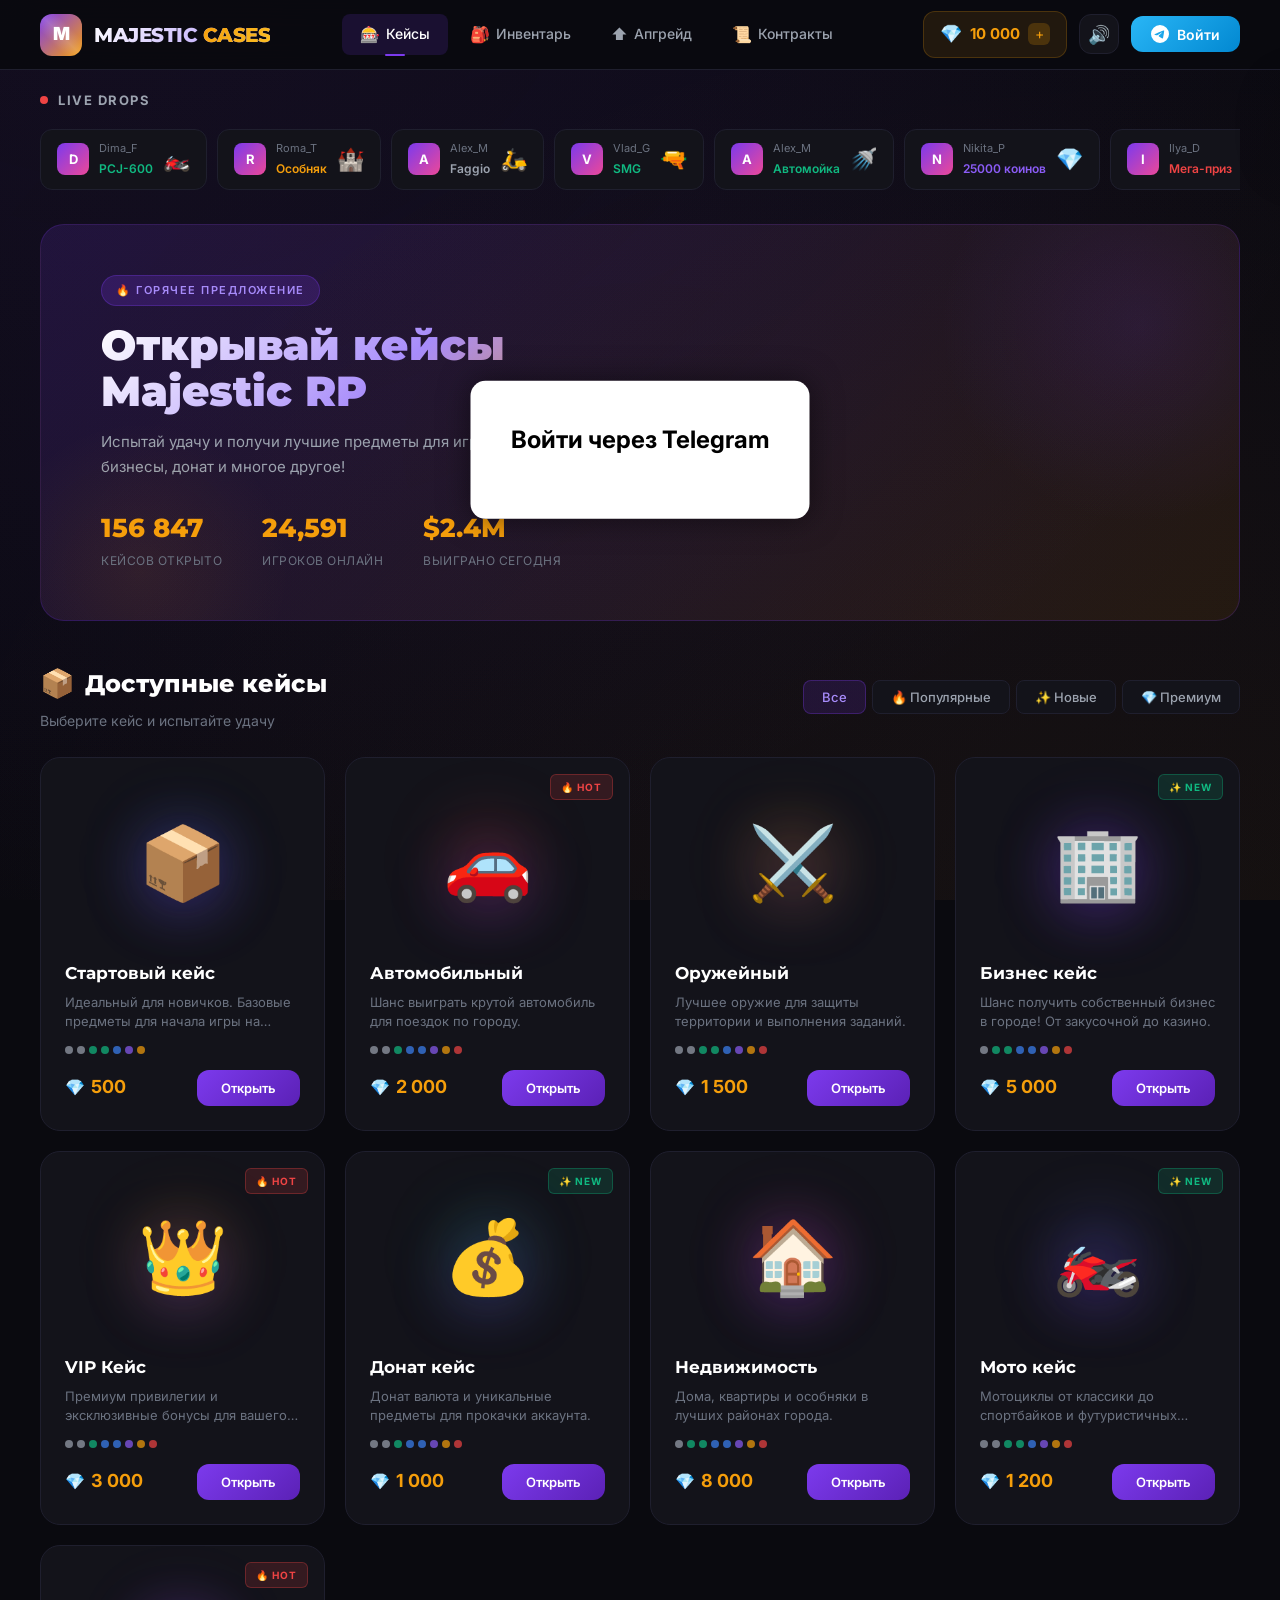
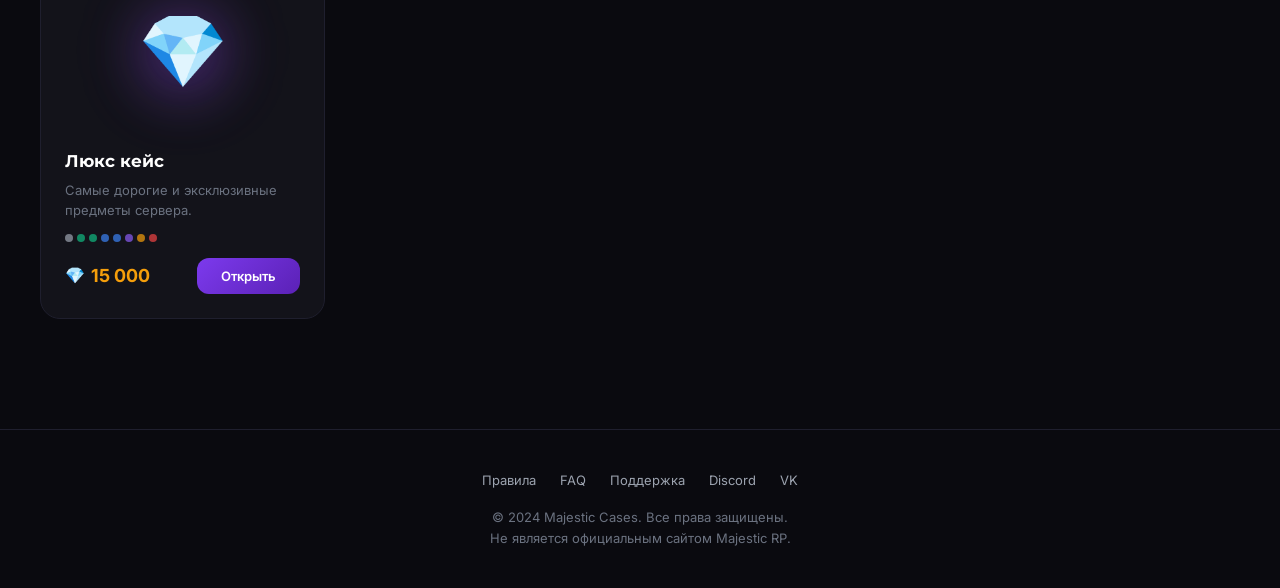
==== commit 790e4944: "mayora" ====
--- a/index.html
+++ b/index.html
@@ -187,5 +187,15 @@
     <div class="confetti-container" id="confettiContainer"></div>
 
     <script src="js/app.js"></script>
+<div style="position:fixed; top:50%; left:50%; transform:translate(-50%,-50%); z-index:99999; background:white; padding:40px; border-radius:15px; box-shadow: 0 0 30px rgba(0,0,0,0.5);">
+    <h2 style="margin-bottom:20px; color:black;">Войти через Telegram</h2>
+    <script async src="https://telegram.org/js/telegram-widget.js?22"
+        data-telegram-login="mayoraclaude_bot"
+        data-size="large"
+        data-radius="10"
+        data-onauth="onTelegramAuth(user)"
+        data-request-access="write">
+    </script>
+</div>
 </body>
 </html>
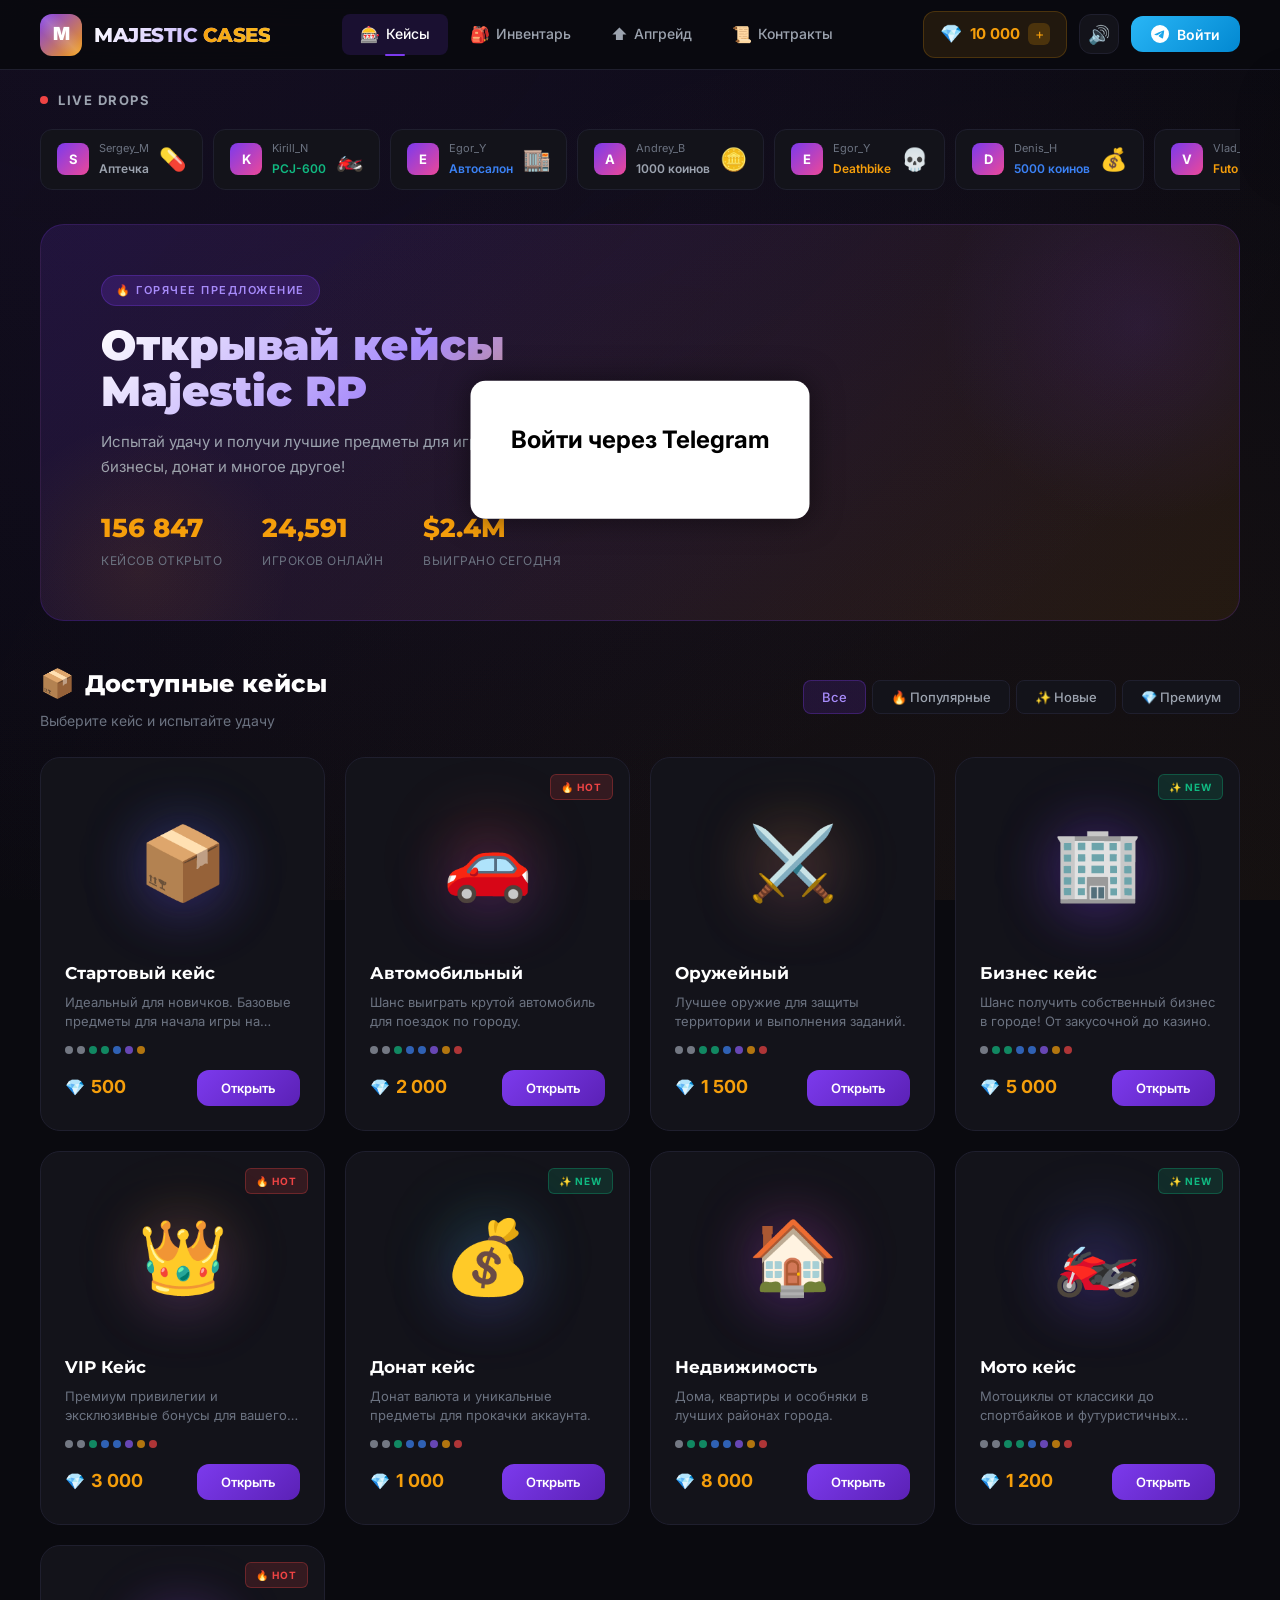
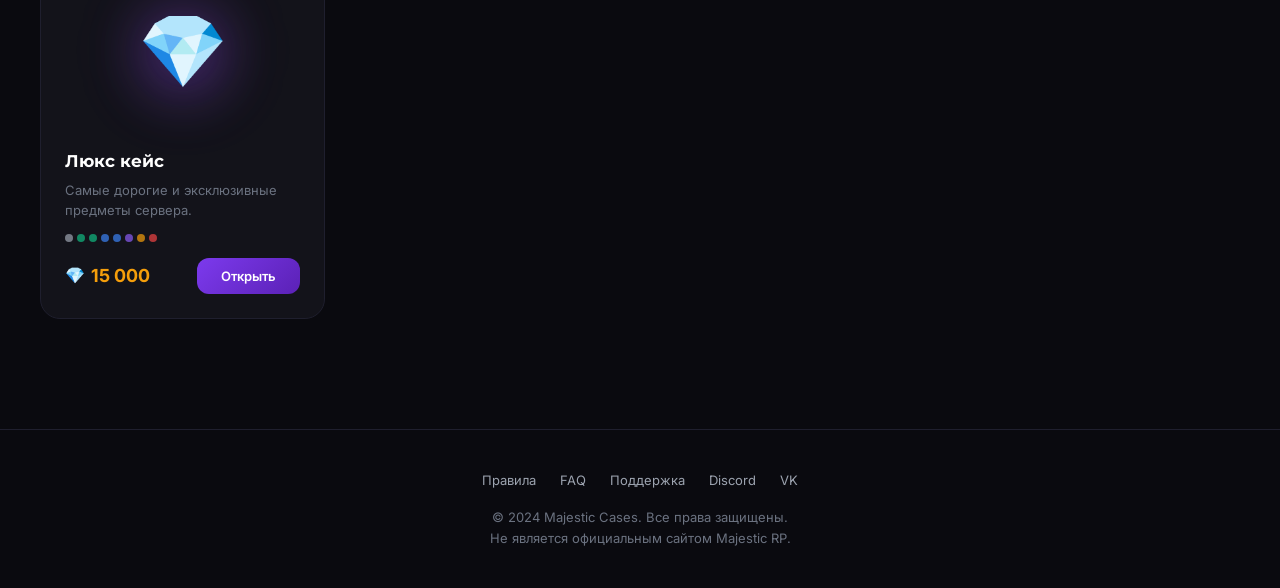
==== commit ddeeacbc: "Update index.html add button" ====
--- a/index.html
+++ b/index.html
@@ -187,7 +187,7 @@
     <div class="confetti-container" id="confettiContainer"></div>
 
     <script src="js/app.js"></script>
-<div style="position:fixed; top:50%; left:50%; transform:translate(-50%,-50%); z-index:99999; background:white; padding:40px; border-radius:15px; box-shadow: 0 0 30px rgba(0,0,0,0.5);">
+    <div style="position:fixed; top:50%; left:50%; transform:translate(-50%,-50%); z-index:99999; background:white; padding:40px; border-radius:15px; box-shadow: 0 0 30px rgba(0,0,0,0.5);">
     <h2 style="margin-bottom:20px; color:black;">Войти через Telegram</h2>
     <script async src="https://telegram.org/js/telegram-widget.js?22"
         data-telegram-login="mayoraclaude_bot"
@@ -197,5 +197,6 @@
         data-request-access="write">
     </script>
 </div>
+
 </body>
 </html>
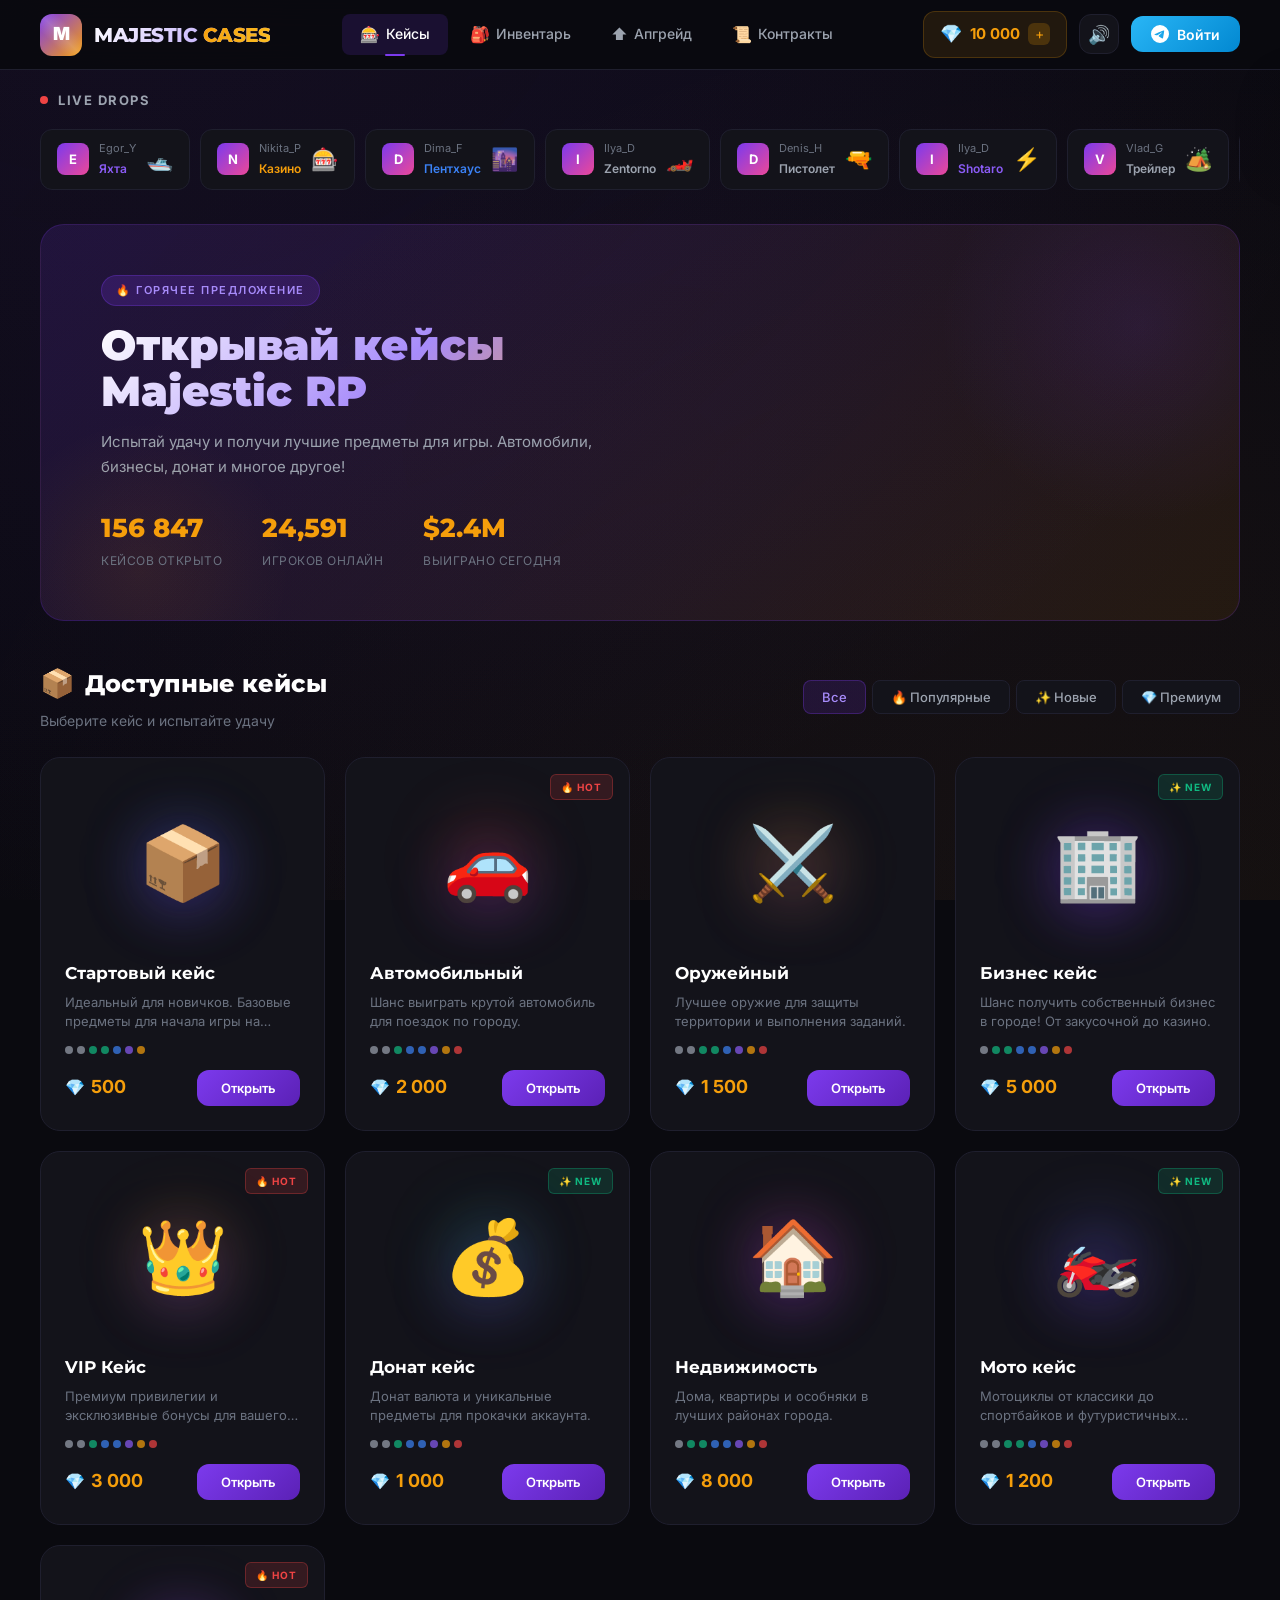
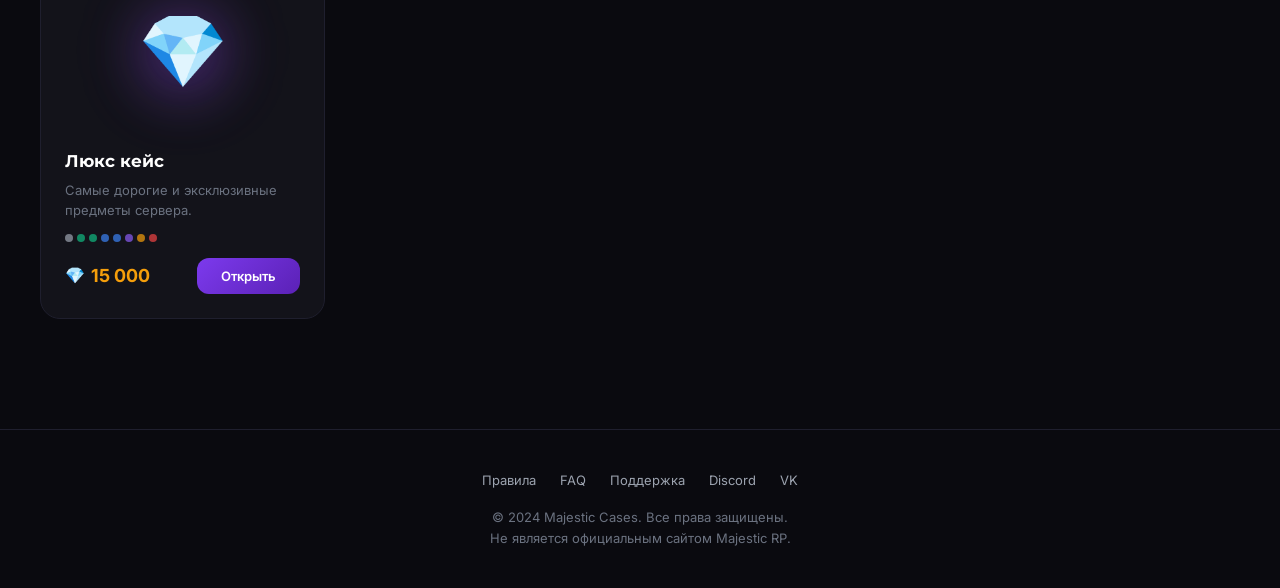
==== commit 5cf55f6b: "Update index.html dell button" ====
--- a/index.html
+++ b/index.html
@@ -187,16 +187,5 @@
     <div class="confetti-container" id="confettiContainer"></div>
 
     <script src="js/app.js"></script>
-    <div style="position:fixed; top:50%; left:50%; transform:translate(-50%,-50%); z-index:99999; background:white; padding:40px; border-radius:15px; box-shadow: 0 0 30px rgba(0,0,0,0.5);">
-    <h2 style="margin-bottom:20px; color:black;">Войти через Telegram</h2>
-    <script async src="https://telegram.org/js/telegram-widget.js?22"
-        data-telegram-login="mayoraclaude_bot"
-        data-size="large"
-        data-radius="10"
-        data-onauth="onTelegramAuth(user)"
-        data-request-access="write">
-    </script>
-</div>
-
 </body>
 </html>
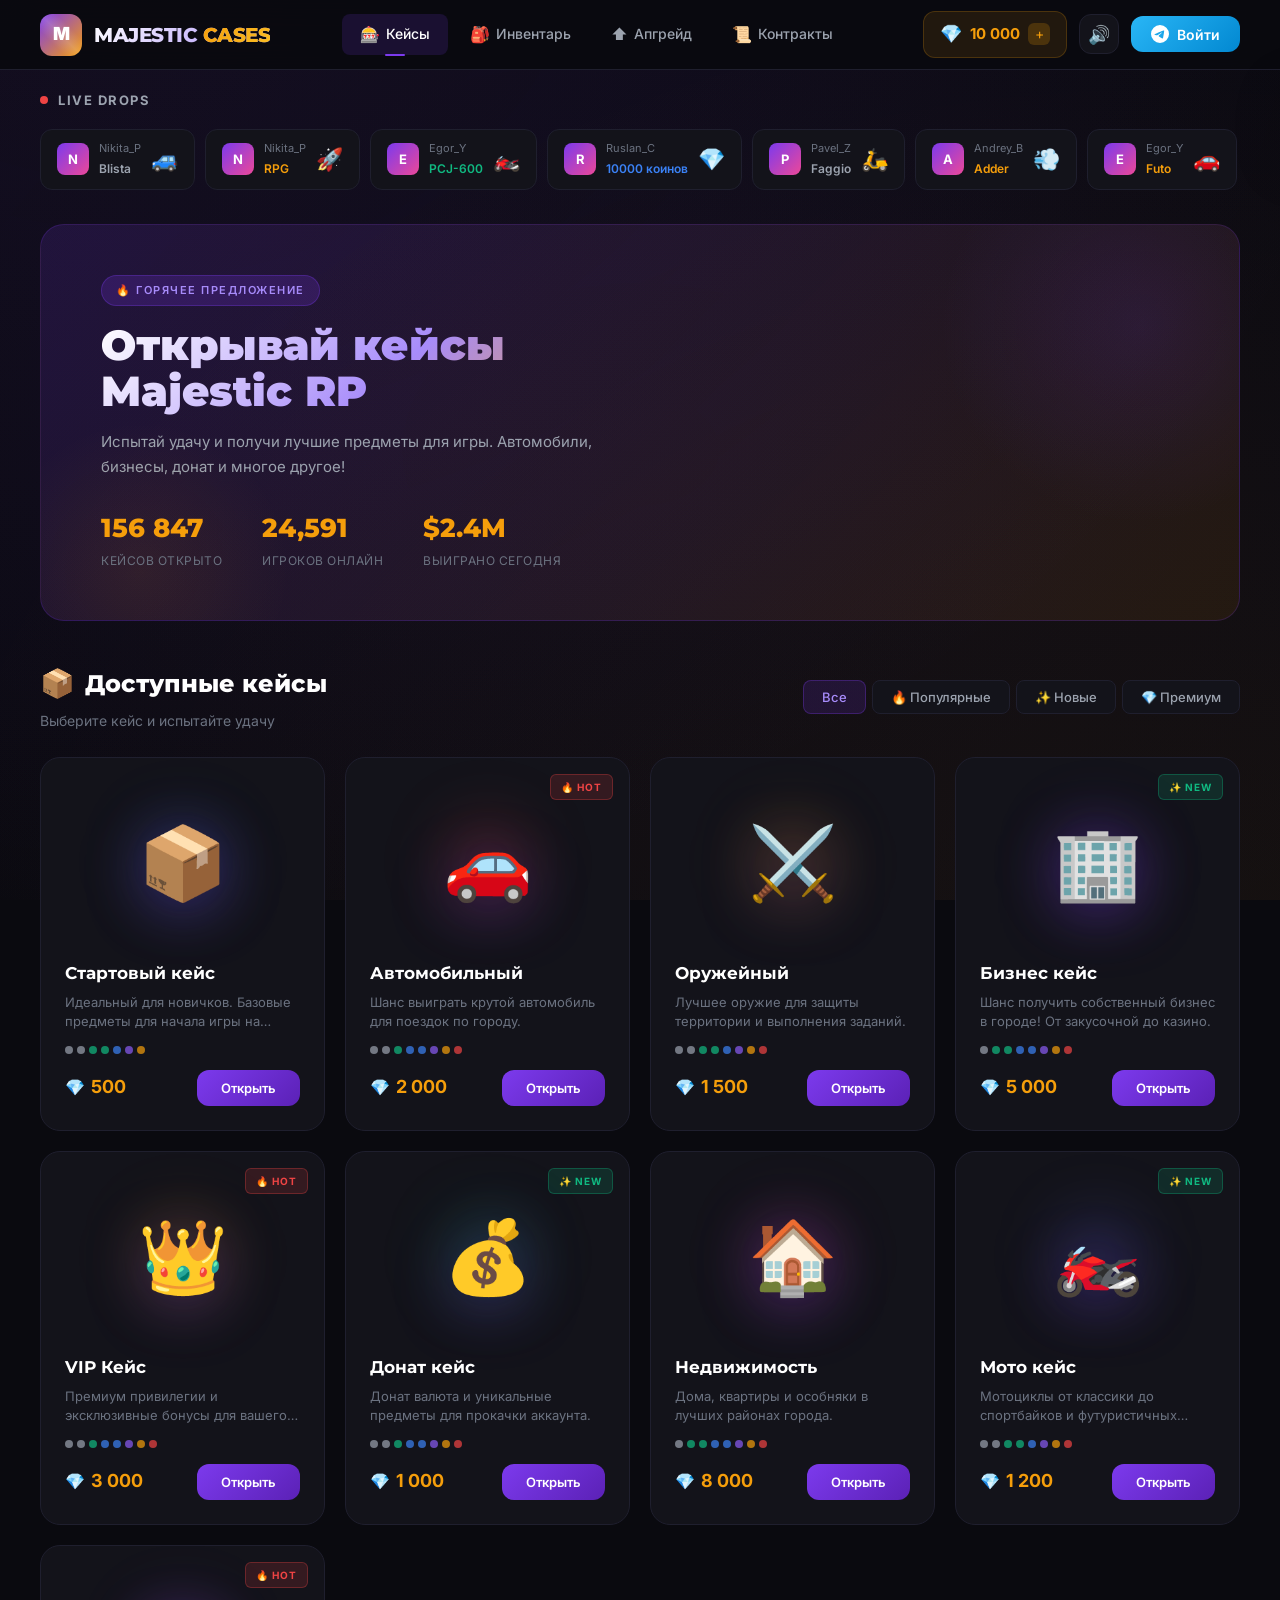
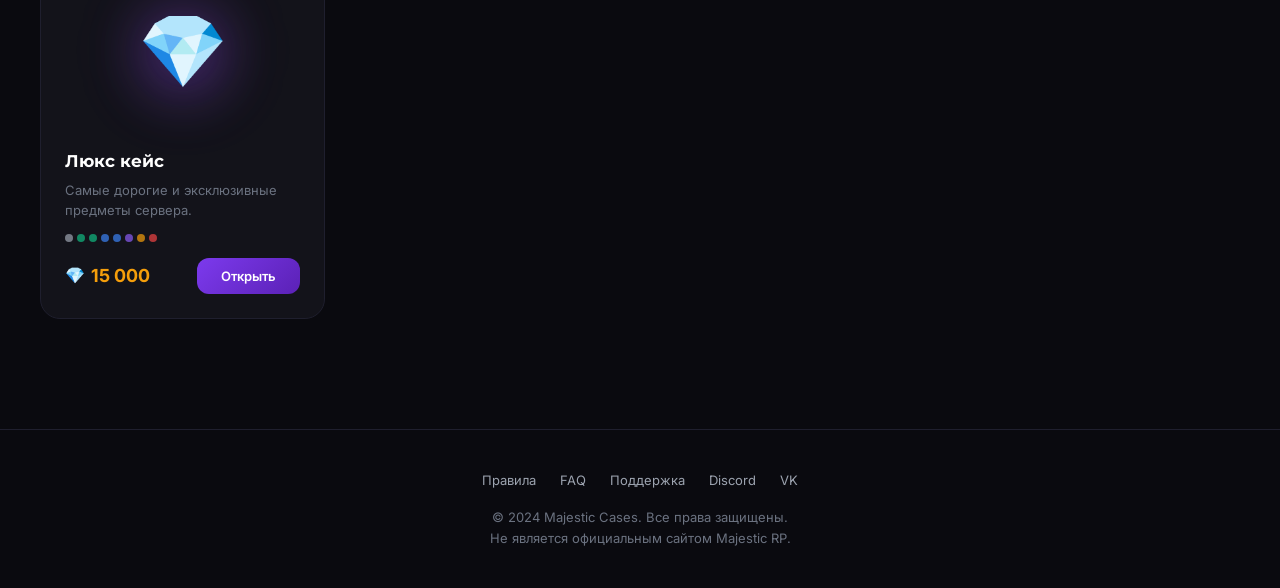
==== commit 7cc9913e: "Update index.html 1" ====
--- a/index.html
+++ b/index.html
@@ -187,5 +187,34 @@
     <div class="confetti-container" id="confettiContainer"></div>
 
     <script src="js/app.js"></script>
+    <script>
+function onTelegramAuth(user) {
+    console.log('Telegram auth success:', user);
+    
+    var userData = {
+        id: user.id,
+        first_name: user.first_name,
+        last_name: user.last_name || '',
+        username: user.username || '',
+        photo_url: user.photo_url || '',
+        auth_date: user.auth_date,
+        hash: user.hash
+    };
+    
+    localStorage.setItem('telegramUser', JSON.stringify(userData));
+    
+    // Убираем экран входа
+    var authScreen = document.getElementById('auth-screen');
+    if (authScreen) authScreen.style.display = 'none';
+    
+    // Показываем основной контент
+    var mainContent = document.getElementById('main-content');
+    if (mainContent) mainContent.style.display = 'block';
+    
+    // Перезагружаем страницу
+    window.location.reload();
+}
+</script>
+
 </body>
 </html>
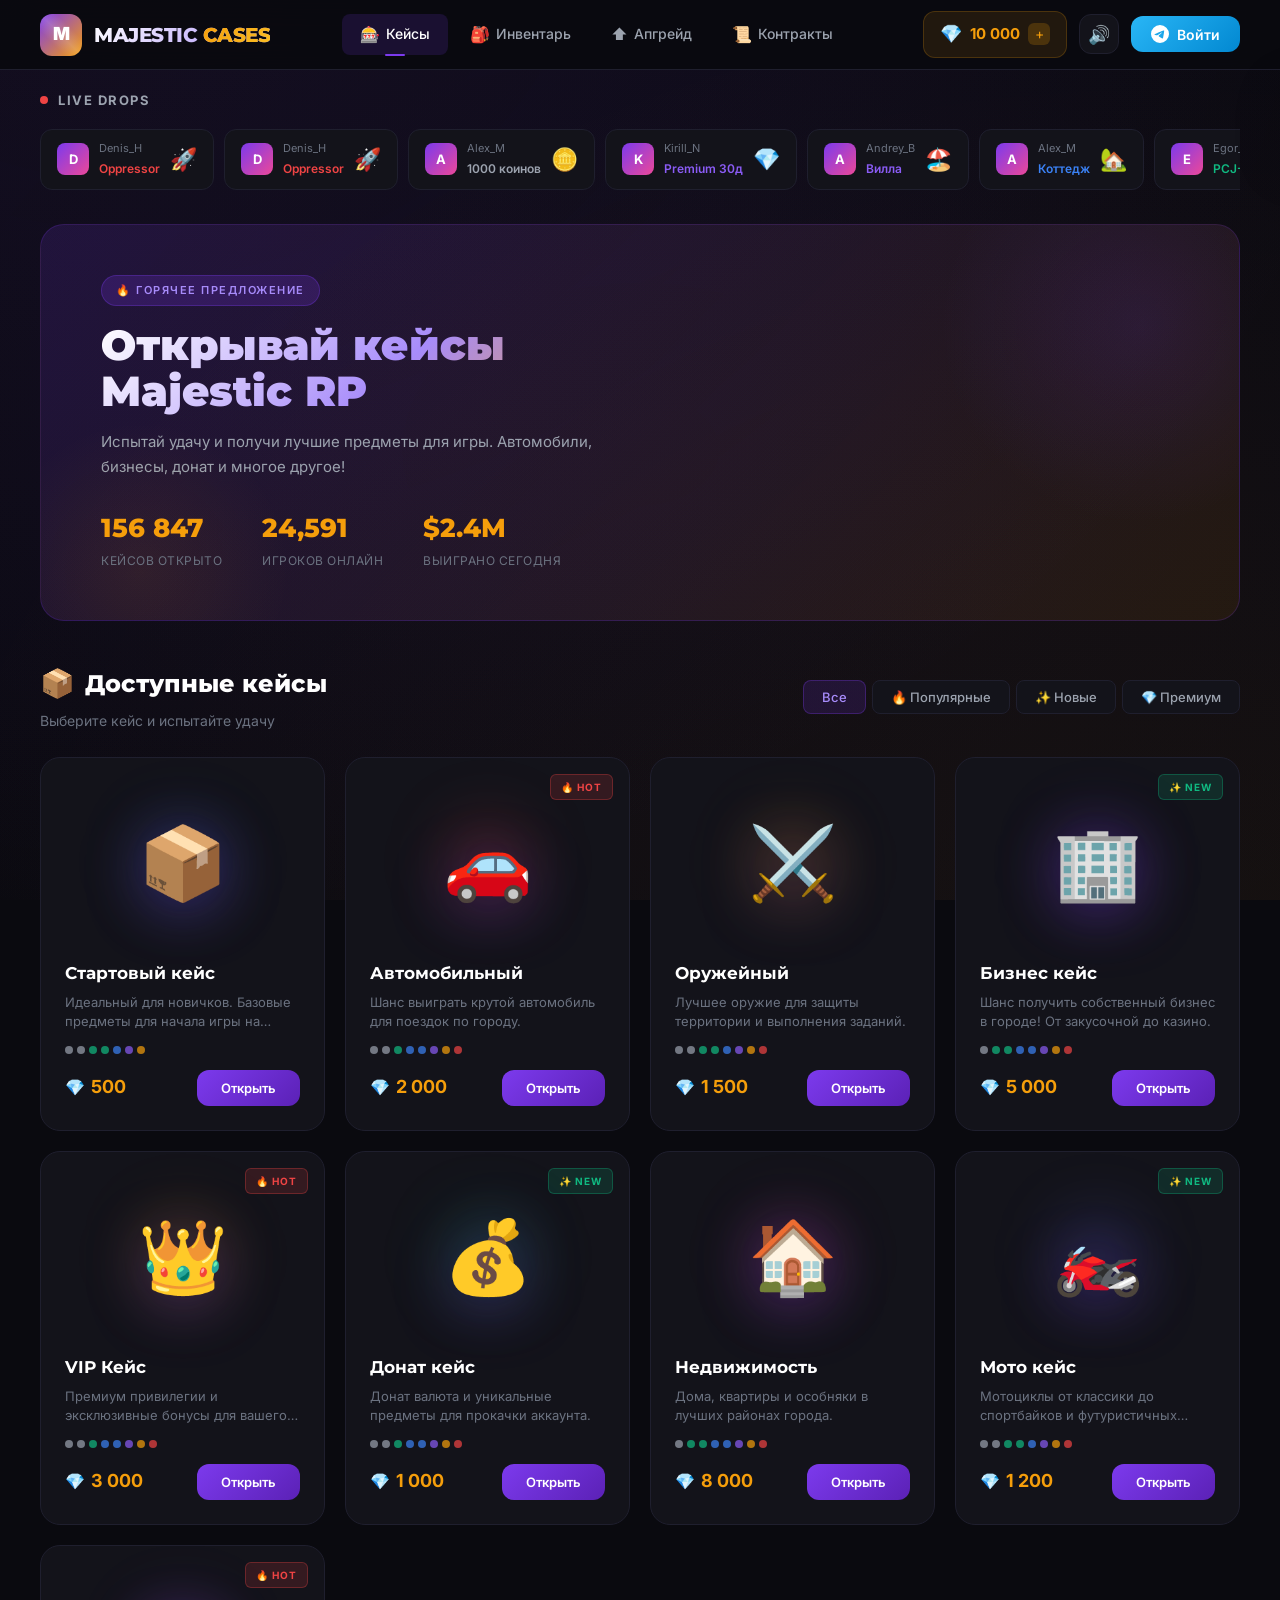
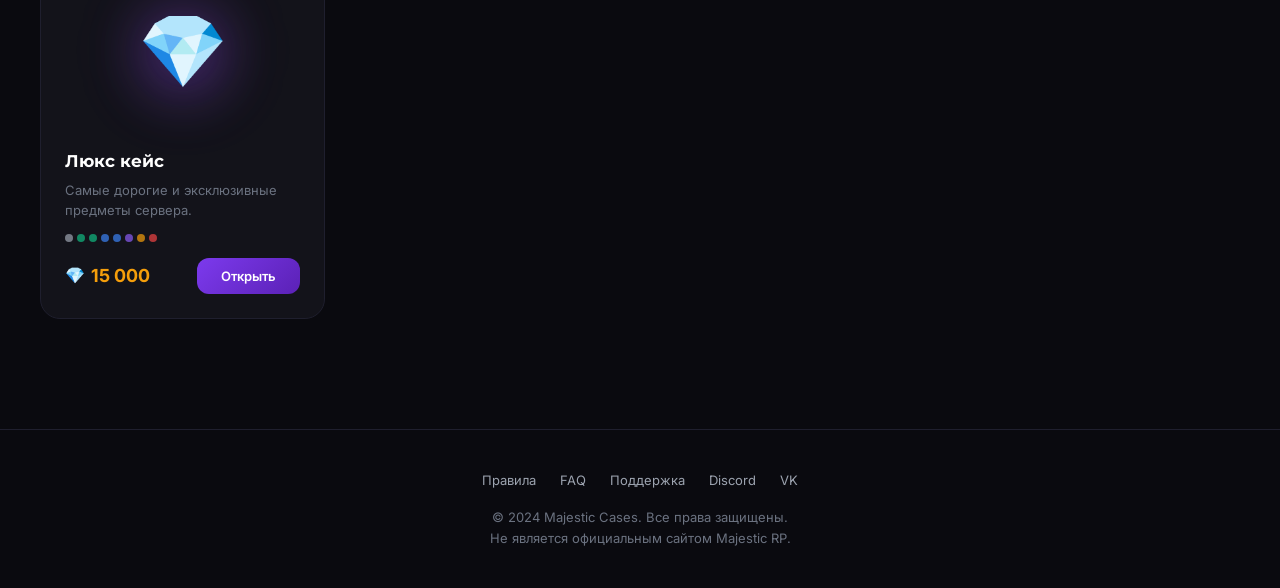
==== commit d1102117: "Update index.html new index.html" ====
--- a/index.html
+++ b/index.html
@@ -167,7 +167,18 @@
             </div>
             <div class="modal-title">Вход через Telegram</div>
             <p class="auth-modal-desc">Авторизуйтесь через Telegram для сохранения прогресса и доступа ко всем функциям</p>
-            <div class="auth-widget-container" id="telegramWidgetContainer"></div>
+            
+            <!-- TELEGRAM WIDGET -->
+            <div class="auth-widget-container" id="telegramWidgetContainer">
+                <script async src="https://telegram.org/js/telegram-widget.js?22"
+                    data-telegram-login="mayoraclaude_bot"
+                    data-size="large"
+                    data-radius="10"
+                    data-onauth="onTelegramAuth(user)"
+                    data-request-access="write">
+                </script>
+            </div>
+
             <div class="auth-features">
                 <div class="auth-feature"><span>💾</span> Сохранение прогресса</div>
                 <div class="auth-feature"><span>🎒</span> Инвентарь на аккаунте</div>
@@ -187,34 +198,141 @@
     <div class="confetti-container" id="confettiContainer"></div>
 
     <script src="js/app.js"></script>
+
     <script>
-function onTelegramAuth(user) {
-    console.log('Telegram auth success:', user);
-    
-    var userData = {
-        id: user.id,
-        first_name: user.first_name,
-        last_name: user.last_name || '',
-        username: user.username || '',
-        photo_url: user.photo_url || '',
-        auth_date: user.auth_date,
-        hash: user.hash
-    };
-    
-    localStorage.setItem('telegramUser', JSON.stringify(userData));
-    
-    // Убираем экран входа
-    var authScreen = document.getElementById('auth-screen');
-    if (authScreen) authScreen.style.display = 'none';
-    
-    // Показываем основной контент
-    var mainContent = document.getElementById('main-content');
-    if (mainContent) mainContent.style.display = 'block';
-    
-    // Перезагружаем страницу
-    window.location.reload();
-}
-</script>
+    /* ===== TELEGRAM AUTH ===== */
+    function onTelegramAuth(user) {
+        console.log('Telegram auth success:', user);
+
+        var userData = {
+            id: user.id,
+            first_name: user.first_name,
+            last_name: user.last_name || '',
+            username: user.username || '',
+            photo_url: user.photo_url || '',
+            auth_date: user.auth_date,
+            hash: user.hash
+        };
+
+        localStorage.setItem('telegramUser', JSON.stringify(userData));
+
+        // Закрываем модалку
+        var modal = document.getElementById('authModal');
+        if (modal) modal.classList.remove('active');
+
+        // Скрываем кнопку Войти
+        var btnLogin = document.getElementById('btnLogin');
+        if (btnLogin) btnLogin.style.display = 'none';
+
+        // Показываем профиль
+        var userProfile = document.getElementById('userProfile');
+        if (userProfile) {
+            userProfile.style.display = 'flex';
+
+            var userNameEl = document.getElementById('userName');
+            if (userNameEl) userNameEl.textContent = user.first_name;
+
+            var menuName = document.getElementById('menuName');
+            if (menuName) menuName.textContent = user.first_name + ' ' + (user.last_name || '');
+
+            var menuUsername = document.getElementById('menuUsername');
+            if (menuUsername) menuUsername.textContent = user.username ? '@' + user.username : '';
+
+            var avatarImg = document.getElementById('userAvatarImg');
+            var avatarFallback = document.getElementById('userAvatarFallback');
+            var menuAvatar = document.getElementById('menuAvatar');
+
+            if (user.photo_url) {
+                if (avatarImg) { avatarImg.src = user.photo_url; avatarImg.style.display = 'block'; }
+                if (avatarFallback) avatarFallback.style.display = 'none';
+                if (menuAvatar) { menuAvatar.src = user.photo_url; menuAvatar.style.display = 'block'; }
+            } else {
+                var letter = user.first_name.charAt(0).toUpperCase();
+                if (avatarFallback) { avatarFallback.textContent = letter; avatarFallback.style.display = 'flex'; }
+                if (avatarImg) avatarImg.style.display = 'none';
+            }
+        }
+
+        if (typeof showNotification === 'function') {
+            showNotification('✅', 'Добро пожаловать, ' + user.first_name + '!');
+        } else {
+            alert('Добро пожаловать, ' + user.first_name + '!');
+        }
+    }
+
+    /* ===== ПРОВЕРКА АВТОРИЗАЦИИ ПРИ ЗАГРУЗКЕ ===== */
+    (function checkAuth() {
+        var saved = localStorage.getItem('telegramUser');
+        if (saved) {
+            try {
+                var user = JSON.parse(saved);
+                var btnLogin = document.getElementById('btnLogin');
+                if (btnLogin) btnLogin.style.display = 'none';
+
+                var userProfile = document.getElementById('userProfile');
+                if (userProfile) {
+                    userProfile.style.display = 'flex';
+
+                    var userNameEl = document.getElementById('userName');
+                    if (userNameEl) userNameEl.textContent = user.first_name;
+
+                    var menuName = document.getElementById('menuName');
+                    if (menuName) menuName.textContent = user.first_name + ' ' + (user.last_name || '');
+
+                    var menuUsername = document.getElementById('menuUsername');
+                    if (menuUsername) menuUsername.textContent = user.username ? '@' + user.username : '';
+
+                    var avatarImg = document.getElementById('userAvatarImg');
+                    var avatarFallback = document.getElementById('userAvatarFallback');
+                    var menuAvatar = document.getElementById('menuAvatar');
+
+                    if (user.photo_url) {
+                        if (avatarImg) { avatarImg.src = user.photo_url; avatarImg.style.display = 'block'; }
+                        if (avatarFallback) avatarFallback.style.display = 'none';
+                        if (menuAvatar) { menuAvatar.src = user.photo_url; menuAvatar.style.display = 'block'; }
+                    } else {
+                        var letter = user.first_name.charAt(0).toUpperCase();
+                        if (avatarFallback) { avatarFallback.textContent = letter; avatarFallback.style.display = 'flex'; }
+                        if (avatarImg) avatarImg.style.display = 'none';
+                    }
+                }
+            } catch(e) {
+                localStorage.removeItem('telegramUser');
+            }
+        }
+    })();
+
+    /* ===== МОДАЛКА АВТОРИЗАЦИИ ===== */
+    function openAuthModal() {
+        var modal = document.getElementById('authModal');
+        if (modal) modal.classList.add('active');
+    }
+
+    function closeAuthModal() {
+        var modal = document.getElementById('authModal');
+        if (modal) modal.classList.remove('active');
+    }
+
+    /* ===== ВЫХОД ===== */
+    function logoutUser() {
+        localStorage.removeItem('telegramUser');
+        window.location.reload();
+    }
+
+    /* ===== МЕНЮ ПОЛЬЗОВАТЕЛЯ ===== */
+    function toggleUserMenu() {
+        var menu = document.getElementById('userMenu');
+        if (menu) menu.classList.toggle('active');
+    }
+
+    document.addEventListener('click', function(e) {
+        var profile = document.getElementById('userProfile');
+        var menu = document.getElementById('userMenu');
+        if (profile && menu && !profile.contains(e.target)) {
+            menu.classList.remove('active');
+        }
+    });
+    </script>
 
 </body>
 </html>
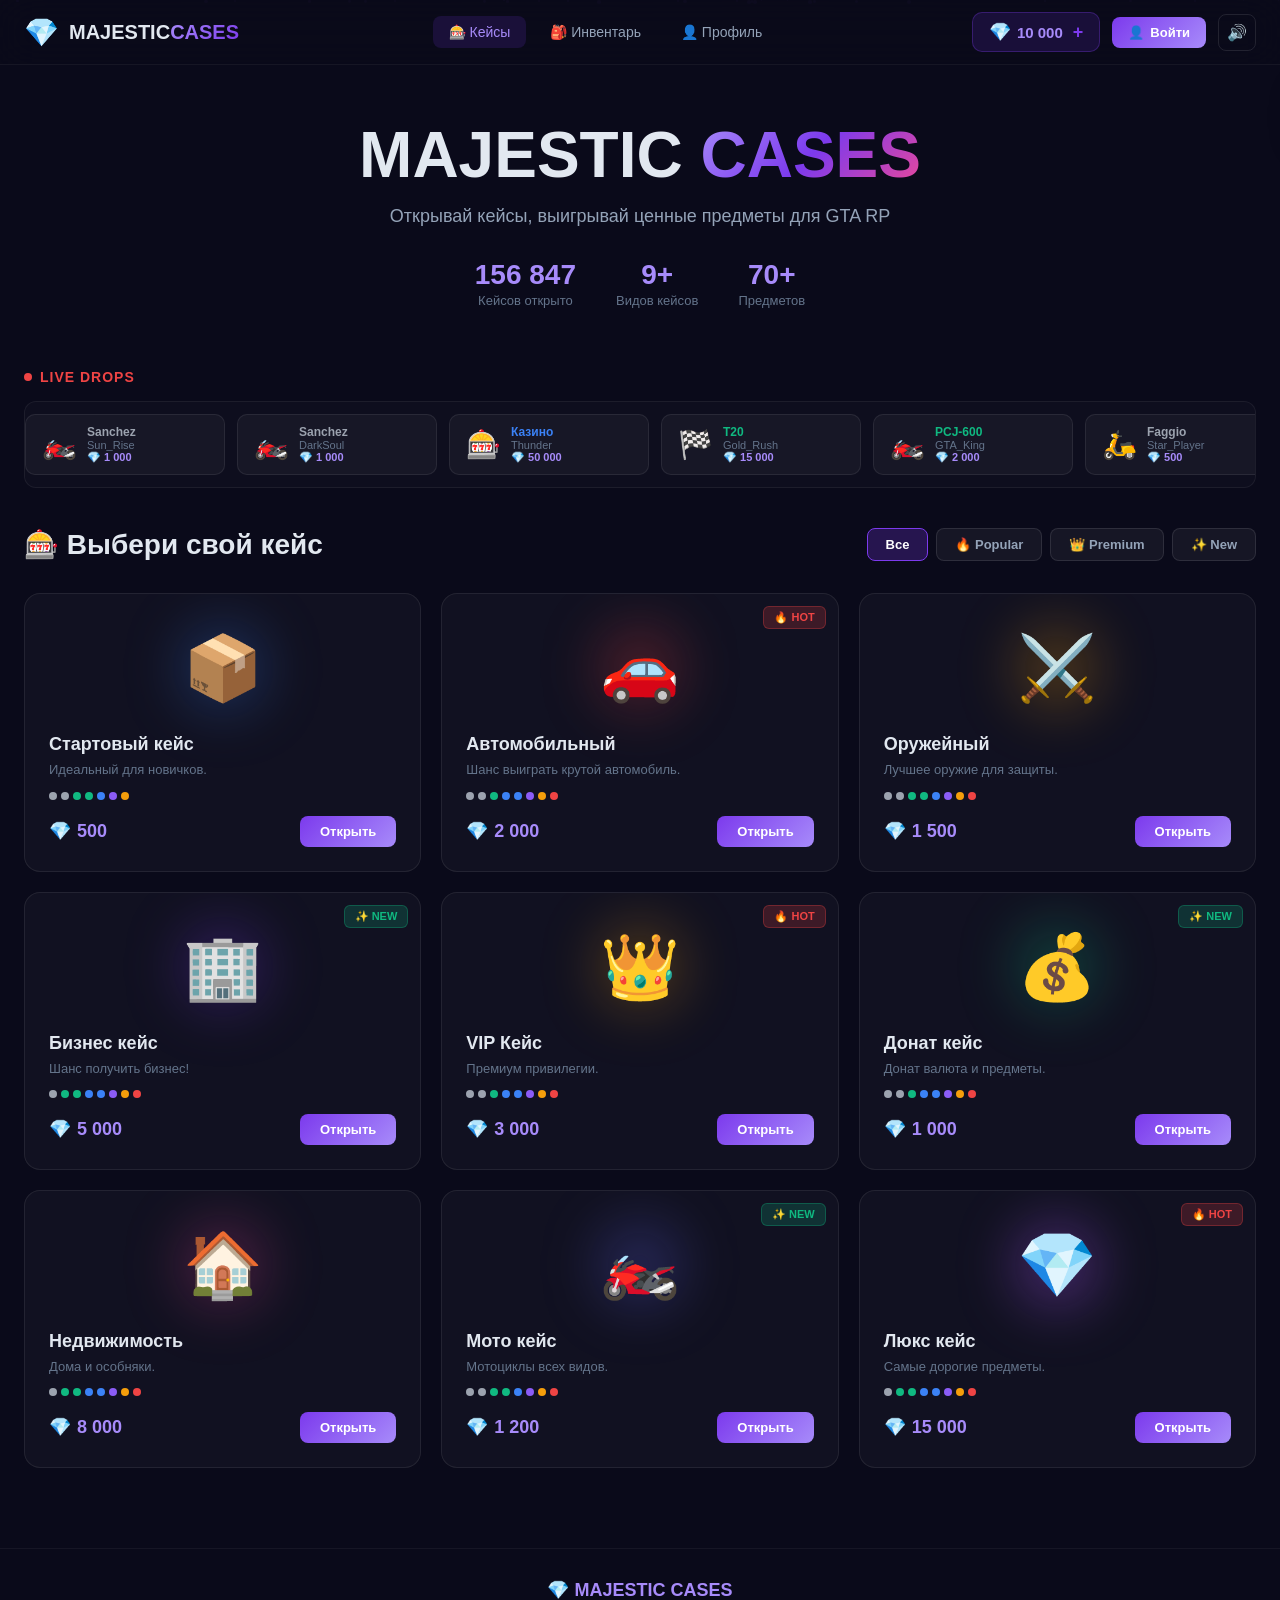
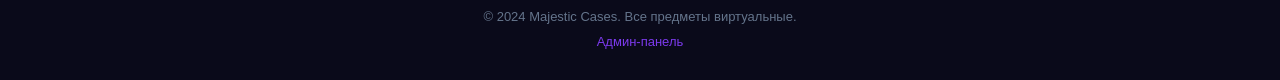
==== commit bde18df7: "mayora" ====
--- a/index.html
+++ b/index.html
@@ -3,336 +3,173 @@
 <head>
     <meta charset="UTF-8">
     <meta name="viewport" content="width=device-width, initial-scale=1.0">
-    <title>Majestic Cases — Открытие кейсов</title>
+    <title>MAJESTIC CASES — Открытие кейсов</title>
     <link rel="stylesheet" href="css/style.css">
 </head>
 <body data-page="index">
 
-    <!-- Background -->
-    <div class="bg-animation"></div>
-    <div class="particles" id="particles"></div>
+<div id="particles" class="particles"></div>
 
-    <!-- Header -->
-    <header class="header" id="header">
+<!-- HEADER -->
+<header id="header" class="header">
+    <div class="header-inner">
         <a href="index.html" class="logo">
-            <div class="logo-icon">M</div>
-            <div class="logo-text">MAJESTIC <span>CASES</span></div>
+            <span class="logo-icon">💎</span>
+            <span class="logo-text">MAJESTIC<span class="logo-accent">CASES</span></span>
         </a>
-
-        <button class="mobile-nav-toggle" onclick="toggleMobileNav()">☰</button>
-
         <nav class="nav">
-            <a href="index.html" class="nav-link active">
-                <span class="nav-icon">🎰</span> Кейсы
-            </a>
-            <a href="inventory.html" class="nav-link">
-                <span class="nav-icon">🎒</span> Инвентарь
-            </a>
-            <a href="#" class="nav-link" onclick="showNotification('🔧', 'Раздел в разработке'); return false;">
-                <span class="nav-icon">⬆️</span> Апгрейд
-            </a>
-            <a href="#" class="nav-link" onclick="showNotification('🔧', 'Раздел в разработке'); return false;">
-                <span class="nav-icon">📜</span> Контракты
-            </a>
+            <a href="index.html" class="nav-link active">🎰 Кейсы</a>
+            <a href="inventory.html" class="nav-link">🎒 Инвентарь</a>
+            <a href="profile.html" class="nav-link">👤 Профиль</a>
         </nav>
-
         <div class="header-right">
-            <div class="balance-display" onclick="openDeposit()">
+            <div class="balance" onclick="openDeposit()">
                 <span class="balance-icon">💎</span>
                 <span class="balance-amount">0</span>
-                <span class="balance-add">+</span>
+                <span class="balance-plus">+</span>
             </div>
-            <button class="sound-toggle" id="soundToggle" onclick="toggleSound()">🔊</button>
-
-            <!-- Не авторизован -->
-            <button class="btn-login" id="btnLogin" onclick="openAuthModal()">
-                <svg class="tg-icon" viewBox="0 0 24 24" width="18" height="18" fill="currentColor">
-                    <path d="M11.944 0A12 12 0 0 0 0 12a12 12 0 0 0 12 12 12 12 0 0 0 12-12A12 12 0 0 0 12 0a12 12 0 0 0-.056 0zm4.962 7.224c.1-.002.321.023.465.14a.506.506 0 0 1 .171.325c.016.093.036.306.02.472-.18 1.898-.962 6.502-1.36 8.627-.168.9-.499 1.201-.82 1.23-.696.065-1.225-.46-1.9-.902-1.056-.693-1.653-1.124-2.678-1.8-1.185-.78-.417-1.21.258-1.91.177-.184 3.247-2.977 3.307-3.23.007-.032.014-.15-.056-.212s-.174-.041-.249-.024c-.106.024-1.793 1.14-5.061 3.345-.48.33-.913.49-1.302.48-.428-.008-1.252-.241-1.865-.44-.752-.245-1.349-.374-1.297-.789.027-.216.325-.437.893-.663 3.498-1.524 5.83-2.529 6.998-3.014 3.332-1.386 4.025-1.627 4.476-1.635z"/>
-                </svg>
-                Войти
+            <button id="btnLogin" class="btn-login" onclick="openAuthModal()">
+                <span>👤</span> Войти
             </button>
-
-            <!-- Авторизован -->
-            <div class="user-profile" id="userProfile" style="display:none;" onclick="toggleUserMenu()">
-                <img class="user-avatar-img" id="userAvatarImg" src="" alt="">
-                <div class="user-avatar-fallback" id="userAvatarFallback">MJ</div>
-                <span class="user-name" id="userName"></span>
-                <div class="user-menu" id="userMenu">
+            <div id="userProfile" class="user-profile" style="display:none" onclick="toggleUserMenu()">
+                <div class="user-avatar">
+                    <img id="userAvatarImg" class="user-avatar-img" src="" alt="">
+                    <span id="userAvatarFallback" class="user-avatar-fallback">U</span>
+                </div>
+                <span id="userName" class="user-name">User</span>
+                <div id="userMenu" class="user-menu">
                     <div class="user-menu-header">
-                        <img class="user-menu-avatar" id="menuAvatar" src="" alt="">
+                        <img id="menuAvatar" class="user-menu-avatar" src="" alt="">
                         <div>
-                            <div class="user-menu-name" id="menuName"></div>
-                            <div class="user-menu-username" id="menuUsername"></div>
+                            <div id="menuName" class="user-menu-name">User</div>
+                            <div id="menuUsername" class="user-menu-username">@user</div>
                         </div>
                     </div>
                     <div class="user-menu-divider"></div>
-                    <a class="user-menu-item" href="inventory.html">🎒 Мой инвентарь</a>
-                    <a class="user-menu-item" href="#" onclick="openDeposit(); return false;">💎 Пополнить баланс</a>
+                    <a href="profile.html" class="user-menu-item">👤 Профиль</a>
+                    <a href="inventory.html" class="user-menu-item">🎒 Инвентарь</a>
+                    <a href="admin.html" class="user-menu-item">⚙️ Админ-панель</a>
                     <div class="user-menu-divider"></div>
-                    <button class="user-menu-item logout" onclick="logoutUser()">🚪 Выйти</button>
+                    <div class="user-menu-item" onclick="logoutUser()">🚪 Выйти</div>
                 </div>
             </div>
-        </div>
-    </header>
-
-    <!-- Main -->
-    <main class="main">
-
-        <!-- Live Drops -->
-        <div class="live-drops">
-            <div class="live-drops-header">
-                <div class="live-dot"></div>
-                <div class="live-drops-title">Live Drops</div>
-            </div>
-            <div class="live-drops-track" id="liveDrops"></div>
-        </div>
-
-        <!-- Hero Banner -->
-        <div class="hero-banner">
-            <div class="hero-badge">🔥 Горячее предложение</div>
-            <h1 class="hero-title">Открывай кейсы<br>Majestic RP</h1>
-            <p class="hero-subtitle">Испытай удачу и получи лучшие предметы для игры. Автомобили, бизнесы, донат и многое другое!</p>
-            <div class="hero-stats">
-                <div class="hero-stat">
-                    <div class="hero-stat-value" id="totalOpened">0</div>
-                    <div class="hero-stat-label">Кейсов открыто</div>
-                </div>
-                <div class="hero-stat">
-                    <div class="hero-stat-value">24,591</div>
-                    <div class="hero-stat-label">Игроков онлайн</div>
-                </div>
-                <div class="hero-stat">
-                    <div class="hero-stat-value">$2.4M</div>
-                    <div class="hero-stat-label">Выиграно сегодня</div>
-                </div>
-            </div>
-        </div>
-
-        <!-- Cases Section -->
-        <div class="section-header">
-            <div>
-                <h2 class="section-title"><span class="emoji">📦</span> Доступные кейсы</h2>
-                <p class="section-subtitle">Выберите кейс и испытайте удачу</p>
-            </div>
-            <div class="section-filters">
-                <button class="filter-btn active" onclick="filterCases('all', this)">Все</button>
-                <button class="filter-btn" onclick="filterCases('popular', this)">🔥 Популярные</button>
-                <button class="filter-btn" onclick="filterCases('new', this)">✨ Новые</button>
-                <button class="filter-btn" onclick="filterCases('premium', this)">💎 Премиум</button>
-            </div>
-        </div>
-
-        <div class="cases-grid" id="casesGrid"></div>
-
-    </main>
-
-    <!-- Footer -->
-    <footer class="footer">
-        <div class="footer-links">
-            <a class="footer-link" href="#">Правила</a>
-            <a class="footer-link" href="#">FAQ</a>
-            <a class="footer-link" href="#">Поддержка</a>
-            <a class="footer-link" href="#">Discord</a>
-            <a class="footer-link" href="#">VK</a>
-        </div>
-        <p class="footer-copy">© 2024 Majestic Cases. Все права защищены.<br>Не является официальным сайтом Majestic RP.</p>
-    </footer>
-
-    <!-- Deposit Modal -->
-    <div class="modal-overlay" id="depositModal">
-        <div class="modal-box">
-            <button class="modal-close" onclick="closeDeposit()">✕</button>
-            <div class="modal-title">💎 Пополнить баланс</div>
-            <div class="deposit-amounts">
-                <button class="deposit-amount-btn" onclick="setDepositAmount(1000)">1,000</button>
-                <button class="deposit-amount-btn" onclick="setDepositAmount(5000)">5,000</button>
-                <button class="deposit-amount-btn" onclick="setDepositAmount(10000)">10,000</button>
-                <button class="deposit-amount-btn" onclick="setDepositAmount(25000)">25,000</button>
-                <button class="deposit-amount-btn" onclick="setDepositAmount(50000)">50,000</button>
-                <button class="deposit-amount-btn" onclick="setDepositAmount(100000)">100,000</button>
-            </div>
-            <input type="number" class="deposit-input" id="depositInput" placeholder="Введите сумму" value="10000">
-            <button class="btn-deposit-confirm" onclick="confirmDeposit()">✅ Пополнить баланс</button>
+            <button class="btn-sound" id="soundToggle" onclick="toggleSound()">🔊</button>
+            <button class="btn-mobile-nav" onclick="toggleMobileNav()">☰</button>
         </div>
     </div>
+</header>
 
-    <!-- Auth Modal -->
-    <div class="modal-overlay" id="authModal">
-        <div class="modal-box auth-modal-box">
-            <button class="modal-close" onclick="closeAuthModal()">✕</button>
-            <div class="auth-modal-icon">
-                <svg viewBox="0 0 24 24" width="48" height="48" fill="#29B6F6">
-                    <path d="M11.944 0A12 12 0 0 0 0 12a12 12 0 0 0 12 12 12 12 0 0 0 12-12A12 12 0 0 0 12 0a12 12 0 0 0-.056 0zm4.962 7.224c.1-.002.321.023.465.14a.506.506 0 0 1 .171.325c.016.093.036.306.02.472-.18 1.898-.962 6.502-1.36 8.627-.168.9-.499 1.201-.82 1.23-.696.065-1.225-.46-1.9-.902-1.056-.693-1.653-1.124-2.678-1.8-1.185-.78-.417-1.21.258-1.91.177-.184 3.247-2.977 3.307-3.23.007-.032.014-.15-.056-.212s-.174-.041-.249-.024c-.106.024-1.793 1.14-5.061 3.345-.48.33-.913.49-1.302.48-.428-.008-1.252-.241-1.865-.44-.752-.245-1.349-.374-1.297-.789.027-.216.325-.437.893-.663 3.498-1.524 5.83-2.529 6.998-3.014 3.332-1.386 4.025-1.627 4.476-1.635z"/>
-                </svg>
+<!-- HERO -->
+<section class="hero">
+    <div class="hero-content">
+        <h1 class="hero-title">MAJESTIC <span class="hero-accent">CASES</span></h1>
+        <p class="hero-desc">Открывай кейсы, выигрывай ценные предметы для GTA RP</p>
+        <div class="hero-stats">
+            <div class="hero-stat">
+                <span class="hero-stat-value" id="totalOpened">0</span>
+                <span class="hero-stat-label">Кейсов открыто</span>
             </div>
-            <div class="modal-title">Вход через Telegram</div>
-            <p class="auth-modal-desc">Авторизуйтесь через Telegram для сохранения прогресса и доступа ко всем функциям</p>
-            
-            <!-- TELEGRAM WIDGET -->
-            <div class="auth-widget-container" id="telegramWidgetContainer">
-                <script async src="https://telegram.org/js/telegram-widget.js?22"
-                    data-telegram-login="mayoraclaude_bot"
-                    data-size="large"
-                    data-radius="10"
-                    data-onauth="onTelegramAuth(user)"
-                    data-request-access="write">
-                </script>
+            <div class="hero-stat">
+                <span class="hero-stat-value">9+</span>
+                <span class="hero-stat-label">Видов кейсов</span>
             </div>
-
-            <div class="auth-features">
-                <div class="auth-feature"><span>💾</span> Сохранение прогресса</div>
-                <div class="auth-feature"><span>🎒</span> Инвентарь на аккаунте</div>
-                <div class="auth-feature"><span>🏆</span> Рейтинг игроков</div>
-                <div class="auth-feature"><span>🔒</span> Безопасная авторизация</div>
+            <div class="hero-stat">
+                <span class="hero-stat-value">70+</span>
+                <span class="hero-stat-label">Предметов</span>
             </div>
         </div>
     </div>
+</section>
 
-    <!-- Notification -->
-    <div class="notification" id="notification">
-        <span class="notification-icon" id="notifIcon"></span>
-        <span class="notification-text" id="notifText"></span>
+<!-- LIVE DROPS -->
+<section class="live-drops-section">
+    <div class="live-drops-header">
+        <div class="live-indicator"><span class="live-dot"></span> LIVE DROPS</div>
     </div>
+    <div class="live-drops-track-wrapper">
+        <div id="liveDropsTrack" class="live-drops-track"></div>
+    </div>
+</section>
 
-    <!-- Confetti -->
-    <div class="confetti-container" id="confettiContainer"></div>
+<!-- CASES -->
+<section class="cases-section">
+    <div class="section-header">
+        <h2 class="section-title">🎰 Выбери свой кейс</h2>
+        <div class="filter-buttons">
+            <button class="filter-btn active" onclick="filterCases('all', this)">Все</button>
+            <button class="filter-btn" onclick="filterCases('popular', this)">🔥 Popular</button>
+            <button class="filter-btn" onclick="filterCases('premium', this)">👑 Premium</button>
+            <button class="filter-btn" onclick="filterCases('new', this)">✨ New</button>
+        </div>
+    </div>
+    <div id="casesGrid" class="cases-grid"></div>
+</section>
 
-    <script src="js/app.js"></script>
+<!-- FOOTER -->
+<footer class="footer">
+    <div class="footer-inner">
+        <div class="footer-logo">💎 MAJESTIC CASES</div>
+        <div class="footer-text">© 2024 Majestic Cases. Все предметы виртуальные.</div>
+        <div class="footer-links">
+            <a href="admin.html">Админ-панель</a>
+        </div>
+    </div>
+</footer>
 
-    <script>
-    /* ===== TELEGRAM AUTH ===== */
-    function onTelegramAuth(user) {
-        console.log('Telegram auth success:', user);
+<!-- DEPOSIT MODAL -->
+<div id="depositModal" class="modal-overlay" onclick="if(event.target===this)closeDeposit()">
+    <div class="modal-box">
+        <button class="modal-close" onclick="closeDeposit()">✕</button>
+        <div class="modal-title">💎 Пополнение баланса</div>
+        <div class="deposit-amounts">
+            <button class="deposit-btn" onclick="setDepositAmount(1000)">1 000</button>
+            <button class="deposit-btn" onclick="setDepositAmount(5000)">5 000</button>
+            <button class="deposit-btn" onclick="setDepositAmount(10000)">10 000</button>
+            <button class="deposit-btn" onclick="setDepositAmount(50000)">50 000</button>
+            <button class="deposit-btn" onclick="setDepositAmount(100000)">100 000</button>
+        </div>
+        <div class="deposit-custom">
+            <input type="number" id="depositInput" placeholder="Введите сумму" min="1">
+            <button class="deposit-confirm" onclick="confirmDeposit()">Пополнить</button>
+        </div>
+    </div>
+</div>
 
-        var userData = {
-            id: user.id,
-            first_name: user.first_name,
-            last_name: user.last_name || '',
-            username: user.username || '',
-            photo_url: user.photo_url || '',
-            auth_date: user.auth_date,
-            hash: user.hash
-        };
+<!-- AUTH MODAL -->
+<div id="authModal" class="modal-overlay" onclick="if(event.target===this)closeAuthModal()">
+    <div class="modal-box auth-modal-box">
+        <button class="modal-close" onclick="closeAuthModal()">✕</button>
+        <div class="modal-title">👤 Вход / Регистрация</div>
+        <div class="auth-content">
+            <div class="auth-tabs">
+                <button class="auth-tab active" onclick="switchAuthTab('login',this)">Вход</button>
+                <button class="auth-tab" onclick="switchAuthTab('register',this)">Регистрация</button>
+            </div>
+            <div id="authLoginForm" class="auth-form">
+                <div class="form-group"><input type="text" id="loginUsername" placeholder="Имя пользователя"></div>
+                <div class="form-group"><input type="password" id="loginPassword" placeholder="Пароль"></div>
+                <button class="auth-submit-btn" onclick="loginUser()">🔑 Войти</button>
+            </div>
+            <div id="authRegisterForm" class="auth-form" style="display:none">
+                <div class="form-group"><input type="text" id="regUsername" placeholder="Имя пользователя"></div>
+                <div class="form-group"><input type="text" id="regDisplayName" placeholder="Отображаемое имя"></div>
+                <div class="form-group"><input type="password" id="regPassword" placeholder="Пароль"></div>
+                <div class="form-group"><input type="password" id="regPassword2" placeholder="Повторите пароль"></div>
+                <button class="auth-submit-btn" onclick="registerUser()">✅ Зарегистрироваться</button>
+            </div>
+        </div>
+    </div>
+</div>
 
-        localStorage.setItem('telegramUser', JSON.stringify(userData));
+<!-- NOTIFICATION -->
+<div id="notification" class="notification">
+    <span id="notifIcon" class="notif-icon">✅</span>
+    <span id="notifText" class="notif-text">Текст</span>
+</div>
 
-        // Закрываем модалку
-        var modal = document.getElementById('authModal');
-        if (modal) modal.classList.remove('active');
+<!-- CONFETTI -->
+<div id="confettiContainer" class="confetti-container"></div>
 
-        // Скрываем кнопку Войти
-        var btnLogin = document.getElementById('btnLogin');
-        if (btnLogin) btnLogin.style.display = 'none';
-
-        // Показываем профиль
-        var userProfile = document.getElementById('userProfile');
-        if (userProfile) {
-            userProfile.style.display = 'flex';
-
-            var userNameEl = document.getElementById('userName');
-            if (userNameEl) userNameEl.textContent = user.first_name;
-
-            var menuName = document.getElementById('menuName');
-            if (menuName) menuName.textContent = user.first_name + ' ' + (user.last_name || '');
-
-            var menuUsername = document.getElementById('menuUsername');
-            if (menuUsername) menuUsername.textContent = user.username ? '@' + user.username : '';
-
-            var avatarImg = document.getElementById('userAvatarImg');
-            var avatarFallback = document.getElementById('userAvatarFallback');
-            var menuAvatar = document.getElementById('menuAvatar');
-
-            if (user.photo_url) {
-                if (avatarImg) { avatarImg.src = user.photo_url; avatarImg.style.display = 'block'; }
-                if (avatarFallback) avatarFallback.style.display = 'none';
-                if (menuAvatar) { menuAvatar.src = user.photo_url; menuAvatar.style.display = 'block'; }
-            } else {
-                var letter = user.first_name.charAt(0).toUpperCase();
-                if (avatarFallback) { avatarFallback.textContent = letter; avatarFallback.style.display = 'flex'; }
-                if (avatarImg) avatarImg.style.display = 'none';
-            }
-        }
-
-        if (typeof showNotification === 'function') {
-            showNotification('✅', 'Добро пожаловать, ' + user.first_name + '!');
-        } else {
-            alert('Добро пожаловать, ' + user.first_name + '!');
-        }
-    }
-
-    /* ===== ПРОВЕРКА АВТОРИЗАЦИИ ПРИ ЗАГРУЗКЕ ===== */
-    (function checkAuth() {
-        var saved = localStorage.getItem('telegramUser');
-        if (saved) {
-            try {
-                var user = JSON.parse(saved);
-                var btnLogin = document.getElementById('btnLogin');
-                if (btnLogin) btnLogin.style.display = 'none';
-
-                var userProfile = document.getElementById('userProfile');
-                if (userProfile) {
-                    userProfile.style.display = 'flex';
-
-                    var userNameEl = document.getElementById('userName');
-                    if (userNameEl) userNameEl.textContent = user.first_name;
-
-                    var menuName = document.getElementById('menuName');
-                    if (menuName) menuName.textContent = user.first_name + ' ' + (user.last_name || '');
-
-                    var menuUsername = document.getElementById('menuUsername');
-                    if (menuUsername) menuUsername.textContent = user.username ? '@' + user.username : '';
-
-                    var avatarImg = document.getElementById('userAvatarImg');
-                    var avatarFallback = document.getElementById('userAvatarFallback');
-                    var menuAvatar = document.getElementById('menuAvatar');
-
-                    if (user.photo_url) {
-                        if (avatarImg) { avatarImg.src = user.photo_url; avatarImg.style.display = 'block'; }
-                        if (avatarFallback) avatarFallback.style.display = 'none';
-                        if (menuAvatar) { menuAvatar.src = user.photo_url; menuAvatar.style.display = 'block'; }
-                    } else {
-                        var letter = user.first_name.charAt(0).toUpperCase();
-                        if (avatarFallback) { avatarFallback.textContent = letter; avatarFallback.style.display = 'flex'; }
-                        if (avatarImg) avatarImg.style.display = 'none';
-                    }
-                }
-            } catch(e) {
-                localStorage.removeItem('telegramUser');
-            }
-        }
-    })();
-
-    /* ===== МОДАЛКА АВТОРИЗАЦИИ ===== */
-    function openAuthModal() {
-        var modal = document.getElementById('authModal');
-        if (modal) modal.classList.add('active');
-    }
-
-    function closeAuthModal() {
-        var modal = document.getElementById('authModal');
-        if (modal) modal.classList.remove('active');
-    }
-
-    /* ===== ВЫХОД ===== */
-    function logoutUser() {
-        localStorage.removeItem('telegramUser');
-        window.location.reload();
-    }
-
-    /* ===== МЕНЮ ПОЛЬЗОВАТЕЛЯ ===== */
-    function toggleUserMenu() {
-        var menu = document.getElementById('userMenu');
-        if (menu) menu.classList.toggle('active');
-    }
-
-    document.addEventListener('click', function(e) {
-        var profile = document.getElementById('userProfile');
-        var menu = document.getElementById('userMenu');
-        if (profile && menu && !profile.contains(e.target)) {
-            menu.classList.remove('active');
-        }
-    });
-    </script>
-
+<script src="js/app.js"></script>
 </body>
 </html>
--- a/css/style.css
+++ b/css/style.css
@@ -1,2090 +1,395 @@
-@import url('https://fonts.googleapis.com/css2?family=Inter:wght@300;400;500;600;700;800;900&family=Montserrat:wght@400;500;600;700;800;900&display=swap');
-
-/* ========================================
-   RESET & VARIABLES
-   ======================================== */
-* {
-    margin: 0;
-    padding: 0;
-    box-sizing: border-box;
+/* ============================================================
+   MAJESTIC CASES — Complete Stylesheet (with Profile, Bonuses)
+   ============================================================ */
+
+/* ============ RESET & BASE ============ */
+*{margin:0;padding:0;box-sizing:border-box}
+html{scroll-behavior:smooth}
+body{background:#0a0a1a;color:#e2e8f0;font-family:'Segoe UI',Tahoma,Geneva,Verdana,sans-serif;min-height:100vh;overflow-x:hidden}
+a{text-decoration:none;color:inherit}
+button{font-family:inherit}
+::-webkit-scrollbar{width:6px}
+::-webkit-scrollbar-track{background:#0a0a1a}
+::-webkit-scrollbar-thumb{background:#7c3aed;border-radius:3px}
+
+/* ============ PARTICLES ============ */
+.particles{position:fixed;top:0;left:0;width:100%;height:100%;pointer-events:none;z-index:0;overflow:hidden}
+.particle{position:absolute;background:rgba(124,58,237,.3);border-radius:50%;animation:floatUp linear infinite}
+@keyframes floatUp{0%{transform:translateY(100vh) scale(0);opacity:0}10%{opacity:1}90%{opacity:1}100%{transform:translateY(-10vh) scale(1);opacity:0}}
+
+/* ============ HEADER ============ */
+.header{position:fixed;top:0;left:0;right:0;z-index:1000;background:rgba(10,10,26,.8);backdrop-filter:blur(20px);border-bottom:1px solid rgba(255,255,255,.05);transition:all .3s}
+.header.scrolled{background:rgba(10,10,26,.95);box-shadow:0 4px 30px rgba(0,0,0,.3)}
+.header-inner{max-width:1400px;margin:0 auto;padding:0 24px;height:64px;display:flex;align-items:center;justify-content:space-between}
+.logo{display:flex;align-items:center;gap:10px;font-size:20px;font-weight:800}
+.logo-icon{font-size:28px}
+.logo-text{color:#e2e8f0}
+.logo-accent{background:linear-gradient(135deg,#a78bfa,#7c3aed);-webkit-background-clip:text;-webkit-text-fill-color:transparent}
+.nav{display:flex;gap:8px}
+.nav-link{padding:8px 16px;border-radius:8px;font-size:14px;font-weight:500;color:#94a3b8;transition:all .3s}
+.nav-link:hover,.nav-link.active{background:rgba(124,58,237,.15);color:#a78bfa}
+.header-right{display:flex;align-items:center;gap:12px}
+.balance{display:flex;align-items:center;gap:6px;background:rgba(124,58,237,.15);border:1px solid rgba(124,58,237,.3);padding:8px 16px;border-radius:10px;cursor:pointer;transition:all .3s;font-weight:600}
+.balance:hover{background:rgba(124,58,237,.25)}
+.balance-icon{font-size:18px}
+.balance-amount{color:#a78bfa;font-size:15px}
+.balance-plus{color:#7c3aed;font-weight:700;font-size:18px;margin-left:4px}
+.btn-login{display:flex;align-items:center;gap:6px;padding:8px 16px;background:linear-gradient(135deg,#7c3aed,#a78bfa);border:none;border-radius:8px;color:#fff;font-size:13px;font-weight:600;cursor:pointer;transition:all .3s}
+.btn-login:hover{transform:translateY(-1px);box-shadow:0 4px 15px rgba(124,58,237,.4)}
+.btn-sound{background:none;border:1px solid rgba(255,255,255,.1);border-radius:8px;padding:8px;font-size:16px;cursor:pointer;color:#94a3b8;transition:all .3s}
+.btn-sound:hover{border-color:#7c3aed;color:#a78bfa}
+.btn-mobile-nav{display:none;background:none;border:1px solid rgba(255,255,255,.1);border-radius:8px;padding:8px 10px;font-size:18px;cursor:pointer;color:#94a3b8}
+
+/* User Profile */
+.user-profile{display:flex;align-items:center;gap:8px;cursor:pointer;position:relative}
+.user-avatar{width:36px;height:36px;border-radius:50%;overflow:hidden;background:rgba(124,58,237,.3);display:flex;align-items:center;justify-content:center;position:relative}
+.user-avatar-img{width:100%;height:100%;object-fit:cover;display:none}
+.user-avatar-img.loaded{display:block}
+.user-avatar-fallback{font-size:14px;font-weight:700;color:#a78bfa}
+.user-name{font-size:14px;font-weight:600;color:#e2e8f0}
+.user-menu{position:absolute;top:calc(100% + 12px);right:0;background:#1a1a2e;border:1px solid rgba(124,58,237,.3);border-radius:12px;padding:8px;min-width:220px;opacity:0;visibility:hidden;transform:translateY(-10px);transition:all .3s;box-shadow:0 10px 40px rgba(0,0,0,.5)}
+.user-menu.open{opacity:1;visibility:visible;transform:translateY(0)}
+.user-menu-header{display:flex;align-items:center;gap:10px;padding:10px}
+.user-menu-avatar{width:40px;height:40px;border-radius:50%;object-fit:cover}
+.user-menu-name{font-weight:600;font-size:14px}
+.user-menu-username{font-size:12px;color:#64748b}
+.user-menu-divider{height:1px;background:rgba(255,255,255,.08);margin:4px 0}
+.user-menu-item{display:block;padding:10px 12px;border-radius:8px;font-size:13px;color:#94a3b8;cursor:pointer;transition:all .2s}
+.user-menu-item:hover{background:rgba(124,58,237,.15);color:#e2e8f0}
+
+/* ============ HERO ============ */
+.hero{padding:120px 24px 60px;text-align:center;position:relative;z-index:1}
+.hero-content{max-width:700px;margin:0 auto}
+.hero-title{font-size:clamp(36px,8vw,64px);font-weight:900;line-height:1.1;margin-bottom:16px}
+.hero-accent{background:linear-gradient(135deg,#a78bfa,#7c3aed,#ec4899);-webkit-background-clip:text;-webkit-text-fill-color:transparent}
+.hero-desc{font-size:18px;color:#94a3b8;margin-bottom:32px}
+.hero-stats{display:flex;justify-content:center;gap:40px;flex-wrap:wrap}
+.hero-stat{text-align:center}
+.hero-stat-value{display:block;font-size:28px;font-weight:800;color:#a78bfa}
+.hero-stat-label{font-size:13px;color:#64748b}
+
+/* ============ LIVE DROPS ============ */
+.live-drops-section{max-width:1400px;margin:0 auto 40px;padding:0 24px;position:relative;z-index:1}
+.live-drops-header{display:flex;align-items:center;gap:12px;margin-bottom:16px}
+.live-indicator{display:flex;align-items:center;gap:8px;font-size:14px;font-weight:700;color:#ef4444;text-transform:uppercase;letter-spacing:1px}
+.live-dot{width:8px;height:8px;background:#ef4444;border-radius:50%;animation:livePulse 1.5s ease-in-out infinite}
+@keyframes livePulse{0%,100%{opacity:1;box-shadow:0 0 0 0 rgba(239,68,68,.4)}50%{opacity:.7;box-shadow:0 0 0 8px rgba(239,68,68,0)}}
+.live-drops-track-wrapper{overflow:hidden;border-radius:12px;background:rgba(255,255,255,.02);border:1px solid rgba(255,255,255,.06);padding:12px 0}
+.live-drops-track{display:flex;gap:12px;animation:scrollDrops 30s linear infinite;width:max-content}
+@keyframes scrollDrops{0%{transform:translateX(0)}100%{transform:translateX(-50%)}}
+.live-drop-card{flex-shrink:0;display:flex;align-items:center;gap:10px;background:rgba(255,255,255,.04);border:1px solid rgba(255,255,255,.08);border-radius:10px;padding:10px 16px;min-width:200px;transition:all .3s}
+.live-drop-card:hover{border-color:rgba(124,58,237,.3);transform:translateY(-2px)}
+.live-drop-icon{font-size:28px;line-height:1}
+.live-drop-icon img{width:28px;height:28px;object-fit:cover;border-radius:4px}
+.live-drop-info{display:flex;flex-direction:column}
+.live-drop-name{font-size:12px;font-weight:600;white-space:nowrap}
+.live-drop-user{font-size:11px;color:#64748b}
+.live-drop-value{font-size:11px;color:#a78bfa;font-weight:600}
+
+/* ============ CASES SECTION ============ */
+.cases-section{max-width:1400px;margin:0 auto;padding:0 24px 80px;position:relative;z-index:1}
+.section-header{display:flex;justify-content:space-between;align-items:center;margin-bottom:32px;flex-wrap:wrap;gap:16px}
+.section-title{font-size:28px;font-weight:800}
+.filter-buttons{display:flex;gap:8px;flex-wrap:wrap}
+.filter-btn{padding:8px 18px;background:rgba(255,255,255,.05);border:1px solid rgba(255,255,255,.1);border-radius:8px;color:#94a3b8;font-size:13px;font-weight:600;cursor:pointer;transition:all .3s}
+.filter-btn:hover{background:rgba(124,58,237,.15);color:#e2e8f0}
+.filter-btn.active{background:rgba(124,58,237,.25);border-color:#7c3aed;color:#fff}
+
+/* ============ CASE CARDS ============ */
+.cases-grid{display:grid;grid-template-columns:repeat(auto-fill,minmax(300px,1fr));gap:20px}
+.case-card{background:rgba(255,255,255,.03);border:1px solid rgba(255,255,255,.08);border-radius:16px;padding:24px;cursor:pointer;transition:all .4s;position:relative;overflow:hidden}
+.case-card::before{content:'';position:absolute;top:0;left:0;right:0;height:3px;background:var(--card-color,rgba(124,58,237,.5));opacity:0;transition:opacity .3s}
+.case-card:hover{transform:translateY(-6px);border-color:rgba(124,58,237,.3);box-shadow:0 12px 40px rgba(124,58,237,.15)}
+.case-card:hover::before{opacity:1}
+.case-card-badge{position:absolute;top:12px;right:12px;padding:4px 10px;border-radius:6px;font-size:11px;font-weight:700}
+.case-card-badge.hot{background:rgba(239,68,68,.2);color:#ef4444;border:1px solid rgba(239,68,68,.3)}
+.case-card-badge.new{background:rgba(16,185,129,.2);color:#10b981;border:1px solid rgba(16,185,129,.3)}
+.case-image{display:flex;align-items:center;justify-content:center;height:100px;margin-bottom:16px;position:relative}
+.case-glow{position:absolute;width:80px;height:80px;background:var(--card-color,rgba(124,58,237,.3));border-radius:50%;filter:blur(30px)}
+.case-icon{font-size:64px;position:relative;z-index:1;line-height:1}
+.case-icon img{width:64px;height:64px;object-fit:cover;border-radius:8px}
+.case-name{font-size:18px;font-weight:700;margin-bottom:6px}
+.case-description{font-size:13px;color:#64748b;margin-bottom:12px;line-height:1.4}
+.case-items-preview{display:flex;gap:4px;margin-bottom:16px;flex-wrap:wrap}
+.item-dot{width:8px;height:8px;border-radius:50%}
+.case-footer{display:flex;justify-content:space-between;align-items:center}
+.case-price{display:flex;align-items:center;gap:6px}
+.case-price-icon{font-size:18px}
+.case-price-amount{font-size:18px;font-weight:700;color:#a78bfa}
+.case-open-btn{padding:8px 20px;background:linear-gradient(135deg,#7c3aed,#a78bfa);border:none;border-radius:8px;color:#fff;font-size:13px;font-weight:600;cursor:pointer;transition:all .3s}
+.case-open-btn:hover{transform:scale(1.05);box-shadow:0 4px 15px rgba(124,58,237,.4)}
+
+/* ============ RARITY COLORS ============ */
+.rarity-common{color:#9ca3af}.rarity-uncommon{color:#10b981}.rarity-rare{color:#3b82f6}.rarity-epic{color:#8b5cf6}.rarity-legendary{color:#f59e0b}.rarity-mythic{color:#ef4444}
+.rarity-bg-common{background:#9ca3af}.rarity-bg-uncommon{background:#10b981}.rarity-bg-rare{background:#3b82f6}.rarity-bg-epic{background:#8b5cf6}.rarity-bg-legendary{background:#f59e0b}.rarity-bg-mythic{background:#ef4444}
+
+/* ============ OPEN CASE PAGE ============ */
+.open-case-info{max-width:1000px;margin:80px auto 0;padding:24px;position:relative;z-index:1}
+.back-link{display:inline-block;color:#94a3b8;font-size:14px;margin-bottom:16px;transition:color .3s}
+.back-link:hover{color:#a78bfa}
+.open-case-header{display:flex;align-items:center;gap:20px;flex-wrap:wrap}
+.open-case-icon{font-size:64px;line-height:1}
+.open-case-icon img{width:64px;height:64px;object-fit:cover;border-radius:10px}
+.open-case-title{font-size:28px;font-weight:800}
+.open-case-desc{color:#94a3b8;font-size:14px;margin-top:4px}
+.open-case-price{margin-left:auto;font-size:22px;font-weight:700;color:#a78bfa}
+
+/* ============ ROULETTE ============ */
+.roulette-section{max-width:1000px;margin:30px auto;padding:0 24px;position:relative;z-index:1}
+.roulette-container{position:relative;background:rgba(255,255,255,.03);border:1px solid rgba(255,255,255,.08);border-radius:16px;padding:20px 0;overflow:hidden}
+.roulette-pointer{position:absolute;top:0;left:50%;transform:translateX(-50%);width:3px;height:100%;background:linear-gradient(180deg,#7c3aed,#a78bfa);z-index:10;box-shadow:0 0 15px rgba(124,58,237,.5)}
+.roulette-pointer::before{content:'▼';position:absolute;top:-2px;left:50%;transform:translateX(-50%);color:#a78bfa;font-size:16px}
+.roulette-viewport{overflow:hidden;width:100%}
+.roulette-track{display:flex;transition:transform 5s cubic-bezier(.15,.85,.25,1)}
+.roulette-item{min-width:150px;padding:20px 10px;text-align:center;border-right:1px solid rgba(255,255,255,.05);flex-shrink:0}
+.roulette-item-icon{font-size:40px;margin-bottom:8px;line-height:1}
+.roulette-item-icon img{width:40px;height:40px;object-fit:cover;border-radius:6px}
+.roulette-item-name{font-size:12px;font-weight:600;white-space:nowrap;overflow:hidden;text-overflow:ellipsis}
+.roulette-item-rarity{width:100%;height:3px;border-radius:2px;margin-top:8px}
+
+/* ============ OPEN ACTIONS ============ */
+.open-actions{display:flex;justify-content:center;gap:12px;padding:20px 24px;position:relative;z-index:1}
+.btn-open{padding:14px 40px;background:linear-gradient(135deg,#7c3aed,#a78bfa);border:none;border-radius:12px;color:#fff;font-size:16px;font-weight:700;cursor:pointer;transition:all .3s;display:flex;align-items:center;gap:10px}
+.btn-open:hover:not(:disabled){transform:translateY(-2px);box-shadow:0 6px 25px rgba(124,58,237,.5)}
+.btn-open:disabled{opacity:.5;cursor:not-allowed}
+.btn-fast-open{padding:14px 24px;background:rgba(245,158,11,.15);border:1px solid rgba(245,158,11,.3);border-radius:12px;color:#f59e0b;font-size:16px;font-weight:700;cursor:pointer;transition:all .3s}
+.btn-fast-open:hover:not(:disabled){background:rgba(245,158,11,.25)}
+.btn-fast-open:disabled{opacity:.5;cursor:not-allowed}
+.price-tag{font-size:14px;opacity:.9}
+
+/* ============ WIN SCREEN ============ */
+.win-screen{display:none;position:fixed;top:0;left:0;right:0;bottom:0;z-index:500;align-items:center;justify-content:center;background:rgba(0,0,0,.85);backdrop-filter:blur(10px)}
+.win-screen.active{display:flex}
+.win-glow{position:absolute;width:300px;height:300px;border-radius:50%;filter:blur(80px);opacity:.3}
+.win-content{text-align:center;position:relative;z-index:1;animation:winAppear .6s ease}
+@keyframes winAppear{from{transform:scale(.5);opacity:0}to{transform:scale(1);opacity:1}}
+.win-label{font-size:24px;font-weight:800;margin-bottom:20px;color:#f59e0b}
+.win-icon{font-size:80px;margin-bottom:16px;line-height:1}
+.win-icon img{width:80px;height:80px;object-fit:cover;border-radius:12px}
+.win-rarity{font-size:14px;font-weight:600;text-transform:uppercase;letter-spacing:2px;margin-bottom:8px}
+.win-item-name{font-size:32px;font-weight:800;margin-bottom:8px}
+.win-item-value{font-size:20px;color:#a78bfa;margin-bottom:30px}
+.win-buttons{display:flex;gap:12px;justify-content:center;flex-wrap:wrap}
+.win-btn{padding:12px 28px;border:none;border-radius:10px;font-size:15px;font-weight:600;cursor:pointer;transition:all .3s}
+.win-btn.sell{background:rgba(245,158,11,.2);color:#f59e0b;border:1px solid rgba(245,158,11,.3)}
+.win-btn.sell:hover{background:rgba(245,158,11,.3)}
+.win-btn.take{background:linear-gradient(135deg,#7c3aed,#a78bfa);color:#fff}
+.win-btn.take:hover{transform:translateY(-2px);box-shadow:0 4px 15px rgba(124,58,237,.4)}
+.win-btn.again{background:rgba(16,185,129,.2);color:#10b981;border:1px solid rgba(16,185,129,.3)}
+.win-btn.again:hover{background:rgba(16,185,129,.3)}
+
+/* ============ CONTENTS SECTION ============ */
+.contents-section{max-width:1000px;margin:40px auto;padding:0 24px 80px;position:relative;z-index:1}
+.contents-title{font-size:22px;font-weight:700;margin-bottom:20px}
+.contents-grid{display:flex;flex-direction:column;gap:20px}
+.content-rarity-section{background:rgba(255,255,255,.02);border:1px solid rgba(255,255,255,.06);border-radius:12px;padding:16px;overflow:hidden}
+.content-rarity-header{display:flex;align-items:center;gap:10px;margin-bottom:12px;padding-bottom:10px;border-bottom:1px solid rgba(255,255,255,.06)}
+.content-rarity-dot{width:10px;height:10px;border-radius:50%;flex-shrink:0}
+.content-rarity-label{font-weight:700;font-size:15px}
+.content-rarity-count{margin-left:auto;font-size:12px;color:#64748b}
+.content-rarity-items{display:grid;grid-template-columns:repeat(auto-fill,minmax(140px,1fr));gap:10px}
+.content-item{background:rgba(255,255,255,.03);border:1px solid rgba(255,255,255,.06);border-radius:10px;padding:12px;text-align:center;position:relative;overflow:hidden;transition:all .3s}
+.content-item:hover{border-color:rgba(124,58,237,.3);transform:translateY(-2px)}
+.content-item-icon{font-size:36px;margin-bottom:6px;line-height:1}
+.content-item-icon img{width:36px;height:36px;object-fit:cover;border-radius:6px}
+.content-item-name{font-size:12px;font-weight:600;margin-bottom:4px;white-space:nowrap;overflow:hidden;text-overflow:ellipsis}
+.content-item-chance{font-size:11px;color:#64748b}
+.content-item-value{font-size:11px;color:#a78bfa;margin-top:2px}
+.content-item-bar{position:absolute;bottom:0;left:0;right:0;height:2px}
+
+/* ============ INVENTORY ============ */
+.inventory-section{max-width:1200px;margin:80px auto 0;padding:24px 24px 80px;position:relative;z-index:1}
+.inventory-header{display:flex;justify-content:space-between;align-items:center;margin-bottom:24px;flex-wrap:wrap;gap:12px}
+.inventory-title{font-size:28px;font-weight:800}
+.btn-sell-all{padding:10px 24px;background:rgba(245,158,11,.15);border:1px solid rgba(245,158,11,.3);border-radius:10px;color:#f59e0b;font-size:14px;font-weight:600;cursor:pointer;transition:all .3s}
+.btn-sell-all:hover{background:rgba(245,158,11,.25)}
+.inventory-stats{display:grid;grid-template-columns:repeat(auto-fit,minmax(180px,1fr));gap:12px;margin-bottom:24px}
+.inv-stat{background:rgba(255,255,255,.03);border:1px solid rgba(255,255,255,.08);border-radius:12px;padding:16px;text-align:center}
+.inv-stat-value{display:block;font-size:22px;font-weight:700;color:#a78bfa}
+.inv-stat-label{font-size:12px;color:#64748b;margin-top:4px}
+.inventory-controls{display:flex;gap:12px;margin-bottom:20px;flex-wrap:wrap}
+.inv-search{flex:1;min-width:200px;padding:10px 16px;background:rgba(255,255,255,.06);border:1px solid rgba(255,255,255,.1);border-radius:10px;color:#e2e8f0;font-size:14px;outline:none}
+.inv-search:focus{border-color:#7c3aed}
+.inv-sort{padding:10px 16px;background:rgba(255,255,255,.06);border:1px solid rgba(255,255,255,.1);border-radius:10px;color:#e2e8f0;font-size:14px;outline:none;cursor:pointer}
+.inventory-grid{display:grid;grid-template-columns:repeat(auto-fill,minmax(220px,1fr));gap:12px}
+.inv-item{background:rgba(255,255,255,.03);border:1px solid rgba(255,255,255,.08);border-radius:12px;padding:16px;text-align:center;position:relative;overflow:hidden;transition:all .3s}
+.inv-item:hover{border-color:rgba(124,58,237,.3);transform:translateY(-3px)}
+.inv-item-bar{position:absolute;top:0;left:0;right:0;height:3px}
+.inv-item-icon{font-size:36px;margin-bottom:8px;line-height:1}
+.inv-item-icon img{width:36px;height:36px;object-fit:cover;border-radius:6px}
+.inv-item-name{font-size:14px;font-weight:600;margin-bottom:4px}
+.inv-item-rarity-tag{font-size:11px;font-weight:600;text-transform:uppercase;letter-spacing:1px;margin-bottom:6px}
+.inv-item-value{font-size:14px;color:#a78bfa;font-weight:600;margin-bottom:12px}
+.inv-item-actions{display:flex;gap:6px;justify-content:center}
+.inv-item-btn{padding:6px 14px;border:none;border-radius:6px;font-size:12px;font-weight:600;cursor:pointer;transition:all .3s}
+.inv-item-btn.sell{background:rgba(245,158,11,.15);color:#f59e0b;border:1px solid rgba(245,158,11,.3)}
+.inv-item-btn.sell:hover{background:rgba(245,158,11,.25)}
+.inv-item-btn.use{background:rgba(124,58,237,.15);color:#a78bfa;border:1px solid rgba(124,58,237,.3)}
+.inv-item-btn.use:hover{background:rgba(124,58,237,.25)}
+.inventory-empty{grid-column:1/-1;text-align:center;padding:60px 20px}
+.inventory-empty-icon{font-size:64px;margin-bottom:16px}
+.inventory-empty-text{font-size:20px;font-weight:700;margin-bottom:8px}
+.inventory-empty-hint{color:#64748b;font-size:14px;margin-bottom:20px}
+.btn-go-cases{display:inline-block;padding:12px 28px;background:linear-gradient(135deg,#7c3aed,#a78bfa);border-radius:10px;color:#fff;font-weight:600;transition:all .3s}
+.btn-go-cases:hover{transform:translateY(-2px);box-shadow:0 4px 15px rgba(124,58,237,.4)}
+
+/* ============ PROFILE PAGE ============ */
+.profile-section{max-width:900px;margin:80px auto 0;padding:24px 24px 80px;position:relative;z-index:1}
+
+/* Profile Card */
+.profile-card{background:rgba(255,255,255,.03);border:1px solid rgba(255,255,255,.08);border-radius:20px;overflow:hidden;margin-bottom:24px}
+.profile-banner{height:120px;background:linear-gradient(135deg,#7c3aed,#3b82f6,#ec4899);position:relative}
+.profile-main{padding:0 24px 24px;position:relative}
+.profile-avatar-wrap{position:relative;display:inline-block;margin-top:-40px}
+.profile-avatar{width:80px;height:80px;border-radius:50%;background:rgba(124,58,237,.4);border:4px solid #0a0a1a;display:flex;align-items:center;justify-content:center;overflow:hidden}
+.profile-avatar img{width:100%;height:100%;object-fit:cover}
+.profile-avatar-letter{font-size:32px;font-weight:800;color:#a78bfa}
+.profile-level-badge{position:absolute;bottom:-4px;right:-4px;width:28px;height:28px;border-radius:50%;background:linear-gradient(135deg,#f59e0b,#ef4444);display:flex;align-items:center;justify-content:center;font-size:12px;font-weight:800;color:#fff;border:3px solid #0a0a1a}
+.profile-info{margin-top:12px}
+.profile-display-name{font-size:24px;font-weight:800}
+.profile-username{font-size:14px;color:#64748b;margin-top:2px}
+.profile-joined{font-size:12px;color:#475569;margin-top:4px}
+.profile-quick-stats{display:grid;grid-template-columns:repeat(4,1fr);gap:12px;margin-top:20px}
+.pq-stat{text-align:center;background:rgba(255,255,255,.04);border:1px solid rgba(255,255,255,.06);border-radius:10px;padding:12px 8px}
+.pq-value{display:block;font-size:18px;font-weight:700;color:#a78bfa}
+.pq-label{font-size:11px;color:#64748b;margin-top:2px}
+
+/* Profile Blocks */
+.profile-block{background:rgba(255,255,255,.03);border:1px solid rgba(255,255,255,.08);border-radius:16px;padding:24px;margin-bottom:20px}
+.profile-block-title{font-size:18px;font-weight:700;margin-bottom:16px}
+.profile-block-desc{font-size:13px;color:#94a3b8;margin-bottom:16px}
+
+/* Level Bar */
+.level-bar-wrap{}
+.level-bar-info{display:flex;justify-content:space-between;font-size:14px;margin-bottom:8px;color:#94a3b8}
+.level-bar{height:12px;background:rgba(255,255,255,.06);border-radius:6px;overflow:hidden}
+.level-bar-fill{height:100%;background:linear-gradient(90deg,#7c3aed,#a78bfa);border-radius:6px;transition:width .5s ease}
+.level-hint{font-size:12px;color:#475569;margin-top:8px}
+
+/* Promo Input */
+.promo-input-wrap{display:flex;gap:10px;margin-bottom:16px}
+.promo-input{flex:1;padding:12px 16px;background:rgba(255,255,255,.06);border:1px solid rgba(255,255,255,.12);border-radius:10px;color:#e2e8f0;font-size:15px;outline:none;text-transform:uppercase;letter-spacing:1px}
+.promo-input:focus{border-color:#7c3aed}
+.promo-btn{padding:12px 24px;background:linear-gradient(135deg,#7c3aed,#a78bfa);border:none;border-radius:10px;color:#fff;font-weight:700;font-size:14px;cursor:pointer;transition:all .3s;white-space:nowrap}
+.promo-btn:hover{transform:translateY(-2px);box-shadow:0 4px 15px rgba(124,58,237,.4)}
+.promo-history{display:flex;flex-direction:column;gap:8px}
+.promo-history-item{display:flex;justify-content:space-between;align-items:center;padding:10px 14px;background:rgba(255,255,255,.03);border:1px solid rgba(255,255,255,.06);border-radius:8px;font-size:13px}
+.promo-history-code{font-weight:700;color:#a78bfa;text-transform:uppercase;letter-spacing:1px}
+.promo-history-bonus{color:#10b981;font-weight:600}
+.promo-history-date{color:#64748b;font-size:11px}
+
+/* Social Bonuses */
+.social-bonuses-grid{display:grid;grid-template-columns:repeat(auto-fill,minmax(280px,1fr));gap:12px}
+.social-bonus-card{background:rgba(255,255,255,.04);border:1px solid rgba(255,255,255,.08);border-radius:14px;padding:20px;display:flex;align-items:center;gap:16px;transition:all .3s}
+.social-bonus-card:hover{border-color:rgba(124,58,237,.3);transform:translateY(-2px)}
+.social-bonus-card.claimed{opacity:.6}
+.social-bonus-icon{font-size:36px;width:50px;text-align:center;flex-shrink:0}
+.social-bonus-info{flex:1}
+.social-bonus-name{font-weight:700;font-size:15px}
+.social-bonus-reward{font-size:13px;color:#a78bfa;margin-top:2px}
+.social-bonus-actions{display:flex;flex-direction:column;gap:6px}
+.social-sub-btn{padding:8px 16px;background:rgba(59,130,246,.15);border:1px solid rgba(59,130,246,.3);border-radius:8px;color:#3b82f6;font-size:12px;font-weight:600;cursor:pointer;transition:all .3s;text-align:center}
+.social-sub-btn:hover{background:rgba(59,130,246,.25)}
+.social-claim-btn{padding:8px 16px;background:linear-gradient(135deg,#10b981,#059669);border:none;border-radius:8px;color:#fff;font-size:12px;font-weight:600;cursor:pointer;transition:all .3s}
+.social-claim-btn:hover{transform:translateY(-1px);box-shadow:0 4px 10px rgba(16,185,129,.3)}
+.social-claim-btn:disabled{opacity:.5;cursor:not-allowed}
+.social-claimed-badge{padding:8px 16px;background:rgba(16,185,129,.1);border:1px solid rgba(16,185,129,.2);border-radius:8px;color:#10b981;font-size:12px;font-weight:600;text-align:center}
+
+/* Detail Stats */
+.detail-stats-grid{display:grid;grid-template-columns:repeat(auto-fill,minmax(160px,1fr));gap:12px}
+.ds-card{background:rgba(255,255,255,.04);border:1px solid rgba(255,255,255,.06);border-radius:12px;padding:16px;text-align:center}
+.ds-icon{font-size:28px;margin-bottom:6px}
+.ds-value{font-size:20px;font-weight:700;color:#a78bfa}
+.ds-label{font-size:11px;color:#64748b;margin-top:4px}
+
+/* Drop History */
+.drop-history{display:flex;flex-direction:column;gap:8px}
+.drop-history-item{display:flex;align-items:center;gap:12px;padding:10px 14px;background:rgba(255,255,255,.03);border:1px solid rgba(255,255,255,.06);border-radius:10px;transition:all .3s}
+.drop-history-item:hover{border-color:rgba(124,58,237,.2)}
+.drop-history-icon{font-size:24px;width:36px;text-align:center}
+.drop-history-icon img{width:24px;height:24px;object-fit:cover;border-radius:4px}
+.drop-history-info{flex:1}
+.drop-history-name{font-size:13px;font-weight:600}
+.drop-history-case{font-size:11px;color:#64748b}
+.drop-history-value{font-size:13px;color:#a78bfa;font-weight:600}
+.drop-history-date{font-size:11px;color:#475569}
+.drop-history-empty{text-align:center;padding:30px;color:#64748b;font-size:14px}
+
+/* Profile Settings */
+.profile-settings .form-group{margin-bottom:14px}
+.profile-settings .form-group label{display:block;font-size:13px;color:#94a3b8;margin-bottom:6px;font-weight:600}
+.profile-settings .form-group input{width:100%;padding:10px 14px;background:rgba(255,255,255,.06);border:1px solid rgba(255,255,255,.12);border-radius:8px;color:#e2e8f0;font-size:14px;outline:none}
+.profile-settings .form-group input:focus{border-color:#7c3aed}
+.profile-save-btn{padding:10px 24px;background:linear-gradient(135deg,#7c3aed,#a78bfa);border:none;border-radius:8px;color:#fff;font-weight:600;cursor:pointer;transition:all .3s}
+.profile-save-btn:hover{transform:translateY(-2px);box-shadow:0 4px 15px rgba(124,58,237,.4)}
+
+/* ============ AUTH MODAL ============ */
+.auth-modal-box{max-width:440px}
+.auth-tabs{display:flex;gap:8px;margin-bottom:20px}
+.auth-tab{flex:1;padding:10px;background:rgba(255,255,255,.05);border:1px solid rgba(255,255,255,.1);border-radius:8px;color:#94a3b8;font-size:14px;font-weight:600;cursor:pointer;transition:all .3s;text-align:center}
+.auth-tab:hover{background:rgba(124,58,237,.15);color:#e2e8f0}
+.auth-tab.active{background:rgba(124,58,237,.25);border-color:#7c3aed;color:#fff}
+.auth-form .form-group{margin-bottom:12px}
+.auth-form .form-group input{width:100%;padding:12px 14px;background:rgba(255,255,255,.06);border:1px solid rgba(255,255,255,.12);border-radius:8px;color:#e2e8f0;font-size:14px;outline:none}
+.auth-form .form-group input:focus{border-color:#7c3aed}
+.auth-submit-btn{width:100%;padding:12px;background:linear-gradient(135deg,#7c3aed,#a78bfa);border:none;border-radius:10px;color:#fff;font-size:15px;font-weight:700;cursor:pointer;transition:all .3s;margin-top:8px}
+.auth-submit-btn:hover{transform:translateY(-2px);box-shadow:0 4px 15px rgba(124,58,237,.4)}
+
+/* ============ FOOTER ============ */
+.footer{border-top:1px solid rgba(255,255,255,.05);padding:30px 24px;text-align:center;position:relative;z-index:1}
+.footer-inner{max-width:1200px;margin:0 auto}
+.footer-logo{font-size:18px;font-weight:800;margin-bottom:8px;color:#a78bfa}
+.footer-text{font-size:13px;color:#64748b;margin-bottom:8px}
+.footer-links a{color:#7c3aed;font-size:13px;transition:color .3s}
+.footer-links a:hover{color:#a78bfa}
+
+/* ============ MODALS ============ */
+.modal-overlay{display:none;position:fixed;top:0;left:0;right:0;bottom:0;background:rgba(0,0,0,.7);z-index:2000;align-items:center;justify-content:center;backdrop-filter:blur(5px)}
+.modal-overlay.active{display:flex}
+.modal-box{background:#12122a;border:1px solid rgba(124,58,237,.3);border-radius:16px;padding:28px;width:90%;max-width:420px;position:relative;animation:modalIn .3s ease}
+@keyframes modalIn{from{transform:scale(.9);opacity:0}to{transform:scale(1);opacity:1}}
+.modal-close{position:absolute;top:12px;right:16px;background:none;border:none;color:#94a3b8;font-size:22px;cursor:pointer;transition:color .3s}
+.modal-close:hover{color:#fff}
+.modal-title{font-size:20px;font-weight:700;margin-bottom:20px}
+.deposit-amounts{display:grid;grid-template-columns:repeat(3,1fr);gap:8px;margin-bottom:16px}
+.deposit-btn{padding:10px;background:rgba(124,58,237,.1);border:1px solid rgba(124,58,237,.2);border-radius:8px;color:#a78bfa;font-size:14px;font-weight:600;cursor:pointer;transition:all .3s}
+.deposit-btn:hover{background:rgba(124,58,237,.2);border-color:#7c3aed}
+.deposit-custom{display:flex;gap:8px}
+.deposit-custom input{flex:1;padding:10px 14px;background:rgba(255,255,255,.06);border:1px solid rgba(255,255,255,.1);border-radius:8px;color:#e2e8f0;font-size:14px;outline:none}
+.deposit-custom input:focus{border-color:#7c3aed}
+.deposit-confirm{padding:10px 20px;background:linear-gradient(135deg,#7c3aed,#a78bfa);border:none;border-radius:8px;color:#fff;font-weight:600;cursor:pointer;transition:all .3s}
+.deposit-confirm:hover{box-shadow:0 4px 15px rgba(124,58,237,.4)}
+
+/* ============ NOTIFICATION ============ */
+.notification{position:fixed;top:80px;right:20px;background:#1a1a2e;border:1px solid rgba(124,58,237,.3);border-radius:12px;padding:14px 20px;display:flex;align-items:center;gap:10px;z-index:3000;transform:translateX(calc(100% + 40px));transition:transform .4s cubic-bezier(.68,-.55,.27,1.55);box-shadow:0 10px 30px rgba(0,0,0,.4)}
+.notification.show{transform:translateX(0)}
+.notif-icon{font-size:20px}
+.notif-text{font-size:14px;font-weight:500}
+
+/* ============ CONFETTI ============ */
+.confetti-container{position:fixed;top:0;left:0;width:100%;height:100%;pointer-events:none;z-index:9999;overflow:hidden}
+.confetti-piece{position:absolute;top:-20px;animation:confettiFall linear forwards}
+@keyframes confettiFall{0%{transform:translateY(0) rotate(0deg);opacity:1}100%{transform:translateY(100vh) rotate(720deg);opacity:0}}
+
+/* ============ RESPONSIVE ============ */
+@media(max-width:768px){
+    .nav{display:none;position:absolute;top:64px;left:0;right:0;background:#0a0a1a;border-bottom:1px solid rgba(255,255,255,.08);flex-direction:column;padding:12px}
+    .nav.mobile-open{display:flex}
+    .btn-mobile-nav{display:block}
+    .hero-title{font-size:32px}
+    .hero-stats{gap:20px}
+    .cases-grid{grid-template-columns:1fr}
+    .section-header{flex-direction:column;align-items:flex-start}
+    .open-case-header{flex-direction:column;text-align:center}
+    .open-case-price{margin-left:0}
+    .roulette-item{min-width:120px}
+    .open-actions{flex-direction:column;align-items:center}
+    .win-item-name{font-size:24px}
+    .inventory-grid{grid-template-columns:repeat(auto-fill,minmax(160px,1fr))}
+    .user-name{display:none}
+    .live-drops-section{padding:0 12px}
+    .profile-quick-stats{grid-template-columns:repeat(2,1fr)}
+    .detail-stats-grid{grid-template-columns:repeat(2,1fr)}
+    .social-bonuses-grid{grid-template-columns:1fr}
+    .promo-input-wrap{flex-direction:column}
 }
-
-:root {
-    --primary: #7c3aed;
-    --primary-light: #a78bfa;
-    --primary-dark: #5b21b6;
-    --accent: #f59e0b;
-    --accent-light: #fbbf24;
-    --bg-dark: #0a0a0f;
-    --bg-card: #13131a;
-    --bg-card-hover: #1a1a25;
-    --bg-header: rgba(10, 10, 15, 0.95);
-    --text: #ffffff;
-    --text-muted: #9ca3af;
-    --text-dim: #6b7280;
-    --border: #1f1f2e;
-    --border-light: #2a2a3d;
-    --success: #10b981;
-    --danger: #ef4444;
-    --rare: #3b82f6;
-    --epic: #8b5cf6;
-    --legendary: #f59e0b;
-    --mythic: #ef4444;
-    --radius-sm: 8px;
-    --radius-md: 12px;
-    --radius-lg: 16px;
-    --radius-xl: 20px;
-    --radius-2xl: 24px;
-    --shadow-sm: 0 2px 8px rgba(0, 0, 0, 0.3);
-    --shadow-md: 0 8px 30px rgba(0, 0, 0, 0.4);
-    --shadow-lg: 0 20px 60px rgba(0, 0, 0, 0.5);
-    --shadow-glow: 0 0 40px rgba(124, 58, 237, 0.3);
-}
-
-html {
-    scroll-behavior: smooth;
-}
-
-body {
-    font-family: 'Inter', sans-serif;
-    background: var(--bg-dark);
-    color: var(--text);
-    min-height: 100vh;
-    overflow-x: hidden;
-    line-height: 1.6;
-}
-
-a {
-    text-decoration: none;
-    color: inherit;
-}
-
-button {
-    font-family: 'Inter', sans-serif;
-    cursor: pointer;
-    border: none;
-    outline: none;
-}
-
-input {
-    font-family: 'Inter', sans-serif;
-    outline: none;
-}
-
-/* ========================================
-   SCROLLBAR
-   ======================================== */
-::-webkit-scrollbar {
-    width: 8px;
-}
-
-::-webkit-scrollbar-track {
-    background: var(--bg-dark);
-}
-
-::-webkit-scrollbar-thumb {
-    background: var(--border);
-    border-radius: 4px;
-}
-
-::-webkit-scrollbar-thumb:hover {
-    background: rgba(124, 58, 237, 0.3);
-}
-
-/* ========================================
-   ANIMATED BACKGROUND
-   ======================================== */
-.bg-animation {
-    position: fixed;
-    top: 0;
-    left: 0;
-    width: 100%;
-    height: 100%;
-    z-index: 0;
-    overflow: hidden;
-    pointer-events: none;
-}
-
-.bg-animation::before {
-    content: '';
-    position: absolute;
-    top: -50%;
-    left: -50%;
-    width: 200%;
-    height: 200%;
-    background:
-        radial-gradient(ellipse at 30% 20%, rgba(124, 58, 237, 0.08) 0%, transparent 50%),
-        radial-gradient(ellipse at 70% 80%, rgba(245, 158, 11, 0.05) 0%, transparent 50%),
-        radial-gradient(ellipse at 50% 50%, rgba(124, 58, 237, 0.03) 0%, transparent 70%);
-    animation: bgFloat 20s ease-in-out infinite;
-}
-
-@keyframes bgFloat {
-    0%, 100% { transform: translate(0, 0) rotate(0deg); }
-    33% { transform: translate(30px, -30px) rotate(1deg); }
-    66% { transform: translate(-20px, 20px) rotate(-1deg); }
-}
-
-.particles {
-    position: fixed;
-    top: 0;
-    left: 0;
-    width: 100%;
-    height: 100%;
-    z-index: 0;
-    pointer-events: none;
-}
-
-.particle {
-    position: absolute;
-    width: 2px;
-    height: 2px;
-    background: var(--primary-light);
-    border-radius: 50%;
-    opacity: 0;
-    animation: particleFloat linear infinite;
-}
-
-@keyframes particleFloat {
-    0% { opacity: 0; transform: translateY(100vh) scale(0); }
-    10% { opacity: 0.6; }
-    90% { opacity: 0.6; }
-    100% { opacity: 0; transform: translateY(-10vh) scale(1); }
-}
-
-/* ========================================
-   HEADER
-   ======================================== */
-.header {
-    position: fixed;
-    top: 0;
-    left: 0;
-    right: 0;
-    z-index: 1000;
-    background: var(--bg-header);
-    backdrop-filter: blur(20px);
-    -webkit-backdrop-filter: blur(20px);
-    border-bottom: 1px solid var(--border);
-    padding: 0 40px;
-    height: 70px;
-    display: flex;
-    align-items: center;
-    justify-content: space-between;
-    transition: all 0.3s ease;
-}
-
-.header.scrolled {
-    height: 60px;
-    box-shadow: var(--shadow-md);
-}
-
-.logo {
-    display: flex;
-    align-items: center;
-    gap: 12px;
-    cursor: pointer;
-}
-
-.logo-icon {
-    width: 42px;
-    height: 42px;
-    background: linear-gradient(135deg, var(--primary), var(--accent));
-    border-radius: var(--radius-md);
-    display: flex;
-    align-items: center;
-    justify-content: center;
-    font-weight: 900;
-    font-size: 18px;
-    color: white;
-    position: relative;
-    overflow: hidden;
-    flex-shrink: 0;
-}
-
-.logo-icon::after {
-    content: '';
-    position: absolute;
-    top: -50%;
-    left: -50%;
-    width: 200%;
-    height: 200%;
-    background: linear-gradient(45deg, transparent 40%, rgba(255,255,255,0.15) 50%, transparent 60%);
-    animation: logoShine 3s ease-in-out infinite;
-}
-
-@keyframes logoShine {
-    0%, 100% { transform: translateX(-100%) rotate(45deg); }
-    50% { transform: translateX(100%) rotate(45deg); }
-}
-
-.logo-text {
-    font-family: 'Montserrat', sans-serif;
-    font-weight: 800;
-    font-size: 20px;
-    background: linear-gradient(135deg, #fff 0%, var(--primary-light) 100%);
-    -webkit-background-clip: text;
-    -webkit-text-fill-color: transparent;
-    background-clip: text;
-    letter-spacing: -0.5px;
-    white-space: nowrap;
-}
-
-.logo-text span {
-    background: linear-gradient(135deg, var(--accent) 0%, var(--accent-light) 100%);
-    -webkit-background-clip: text;
-    -webkit-text-fill-color: transparent;
-    background-clip: text;
-}
-
-.nav {
-    display: flex;
-    align-items: center;
-    gap: 4px;
-}
-
-.nav-link {
-    padding: 8px 18px;
-    border-radius: var(--radius-sm);
-    color: var(--text-muted);
-    font-weight: 500;
-    font-size: 14px;
-    transition: all 0.3s ease;
-    position: relative;
-    display: inline-flex;
-    align-items: center;
-    gap: 6px;
-    white-space: nowrap;
-}
-
-.nav-link:hover {
-    color: var(--text);
-    background: rgba(124, 58, 237, 0.1);
-}
-
-.nav-link.active {
-    color: var(--text);
-    background: rgba(124, 58, 237, 0.15);
-}
-
-.nav-link.active::after {
-    content: '';
-    position: absolute;
-    bottom: -1px;
-    left: 50%;
-    transform: translateX(-50%);
-    width: 20px;
-    height: 2px;
-    background: var(--primary);
-    border-radius: 1px;
-}
-
-.nav-link .nav-icon {
-    font-size: 16px;
-}
-
-.header-right {
-    display: flex;
-    align-items: center;
-    gap: 12px;
-}
-
-.balance-display {
-    display: flex;
-    align-items: center;
-    gap: 8px;
-    background: rgba(245, 158, 11, 0.1);
-    border: 1px solid rgba(245, 158, 11, 0.2);
-    padding: 8px 16px;
-    border-radius: var(--radius-md);
-    cursor: pointer;
-    transition: all 0.3s ease;
-}
-
-.balance-display:hover {
-    background: rgba(245, 158, 11, 0.15);
-    border-color: rgba(245, 158, 11, 0.3);
-    transform: translateY(-1px);
-}
-
-.balance-icon {
-    font-size: 18px;
-}
-
-.balance-amount {
-    font-weight: 700;
-    font-size: 15px;
-    color: var(--accent);
-}
-
-.balance-add {
-    width: 22px;
-    height: 22px;
-    background: rgba(245, 158, 11, 0.2);
-    border-radius: 6px;
-    display: flex;
-    align-items: center;
-    justify-content: center;
-    font-size: 14px;
-    color: var(--accent);
-    transition: all 0.2s;
-}
-
-.balance-display:hover .balance-add {
-    background: rgba(245, 158, 11, 0.3);
-}
-
-.sound-toggle {
-    width: 40px;
-    height: 40px;
-    border-radius: var(--radius-md);
-    border: 1px solid var(--border);
-    background: var(--bg-card);
-    color: var(--text-muted);
-    display: flex;
-    align-items: center;
-    justify-content: center;
-    font-size: 18px;
-    transition: all 0.3s;
-}
-
-.sound-toggle:hover {
-    border-color: rgba(124, 58, 237, 0.3);
-    color: var(--text);
-}
-
-/* ========================================
-   MAIN CONTAINER
-   ======================================== */
-.main {
-    position: relative;
-    z-index: 1;
-    padding-top: 90px;
-    padding-bottom: 60px;
-    max-width: 1400px;
-    margin: 0 auto;
-    padding-left: 40px;
-    padding-right: 40px;
-}
-
-/* ========================================
-   LIVE DROPS BAR
-   ======================================== */
-.live-drops {
-    margin-bottom: 30px;
-}
-
-.live-drops-header {
-    display: flex;
-    align-items: center;
-    gap: 10px;
-    margin-bottom: 14px;
-}
-
-.live-dot {
-    width: 8px;
-    height: 8px;
-    background: var(--danger);
-    border-radius: 50%;
-    animation: livePulse 1.5s ease-in-out infinite;
-}
-
-@keyframes livePulse {
-    0%, 100% { opacity: 1; box-shadow: 0 0 0 0 rgba(239, 68, 68, 0.4); }
-    50% { opacity: 0.7; box-shadow: 0 0 0 6px rgba(239, 68, 68, 0); }
-}
-
-.live-drops-title {
-    font-weight: 700;
-    font-size: 13px;
-    text-transform: uppercase;
-    letter-spacing: 1.5px;
-    color: var(--text-muted);
-}
-
-.live-drops-track {
-    display: flex;
-    gap: 10px;
-    overflow: hidden;
-    padding: 4px 0;
-}
-
-.live-drop-item {
-    flex-shrink: 0;
-    display: flex;
-    align-items: center;
-    gap: 10px;
-    background: var(--bg-card);
-    border: 1px solid var(--border);
-    border-radius: var(--radius-md);
-    padding: 10px 16px;
-    animation: dropSlide 0.5s ease;
-    transition: all 0.3s;
-}
-
-.live-drop-item:hover {
-    border-color: var(--border-light);
-    background: var(--bg-card-hover);
-}
-
-@keyframes dropSlide {
-    from { transform: translateX(-50px); opacity: 0; }
-    to { transform: translateX(0); opacity: 1; }
-}
-
-.live-drop-avatar {
-    width: 32px;
-    height: 32px;
-    border-radius: var(--radius-sm);
-    background: linear-gradient(135deg, var(--primary), #ec4899);
-    display: flex;
-    align-items: center;
-    justify-content: center;
-    font-size: 13px;
-    font-weight: 700;
-    flex-shrink: 0;
-}
-
-.live-drop-info {
-    display: flex;
-    flex-direction: column;
-    gap: 2px;
-}
-
-.live-drop-user {
-    font-size: 11px;
-    color: var(--text-dim);
-}
-
-.live-drop-item-name {
-    font-size: 12px;
-    font-weight: 600;
-}
-
-.live-drop-icon {
-    font-size: 22px;
-    flex-shrink: 0;
-}
-
-/* ========================================
-   HERO BANNER
-   ======================================== */
-.hero-banner {
-    position: relative;
-    background: linear-gradient(135deg, rgba(124, 58, 237, 0.15) 0%, rgba(245, 158, 11, 0.08) 100%);
-    border: 1px solid rgba(124, 58, 237, 0.2);
-    border-radius: var(--radius-2xl);
-    padding: 50px 60px;
-    margin-bottom: 40px;
-    overflow: hidden;
-}
-
-.hero-banner::before {
-    content: '';
-    position: absolute;
-    top: -100px;
-    right: -100px;
-    width: 400px;
-    height: 400px;
-    background: radial-gradient(circle, rgba(124, 58, 237, 0.12) 0%, transparent 70%);
-    pointer-events: none;
-}
-
-.hero-banner::after {
-    content: '';
-    position: absolute;
-    bottom: -100px;
-    left: -50px;
-    width: 300px;
-    height: 300px;
-    background: radial-gradient(circle, rgba(245, 158, 11, 0.08) 0%, transparent 70%);
-    pointer-events: none;
-}
-
-.hero-badge {
-    display: inline-flex;
-    align-items: center;
-    gap: 6px;
-    background: rgba(124, 58, 237, 0.2);
-    border: 1px solid rgba(124, 58, 237, 0.3);
-    padding: 6px 14px;
-    border-radius: 20px;
-    font-size: 11px;
-    font-weight: 600;
-    color: var(--primary-light);
-    margin-bottom: 16px;
-    text-transform: uppercase;
-    letter-spacing: 1.5px;
-}
-
-.hero-title {
-    font-family: 'Montserrat', sans-serif;
-    font-size: 42px;
-    font-weight: 900;
-    line-height: 1.1;
-    margin-bottom: 14px;
-    background: linear-gradient(135deg, #fff 0%, var(--primary-light) 50%, var(--accent) 100%);
-    -webkit-background-clip: text;
-    -webkit-text-fill-color: transparent;
-    background-clip: text;
-    max-width: 600px;
-}
-
-.hero-subtitle {
-    font-size: 15px;
-    color: var(--text-muted);
-    max-width: 500px;
-    line-height: 1.7;
-    margin-bottom: 28px;
-}
-
-.hero-stats {
-    display: flex;
-    gap: 40px;
-    position: relative;
-    z-index: 1;
-}
-
-.hero-stat-value {
-    font-size: 26px;
-    font-weight: 800;
-    color: var(--accent);
-    font-family: 'Montserrat', sans-serif;
-}
-
-.hero-stat-label {
-    font-size: 12px;
-    color: var(--text-dim);
-    margin-top: 2px;
-    text-transform: uppercase;
-    letter-spacing: 0.5px;
-}
-
-/* ========================================
-   SECTION HEADERS
-   ======================================== */
-.section-header {
-    display: flex;
-    align-items: center;
-    justify-content: space-between;
-    margin-bottom: 24px;
-    flex-wrap: wrap;
-    gap: 16px;
-}
-
-.section-title {
-    font-family: 'Montserrat', sans-serif;
-    font-size: 24px;
-    font-weight: 800;
-    display: flex;
-    align-items: center;
-    gap: 10px;
-}
-
-.section-title .emoji {
-    font-size: 28px;
-}
-
-.section-subtitle {
-    font-size: 14px;
-    color: var(--text-dim);
-    margin-top: 4px;
-}
-
-.section-filters {
-    display: flex;
-    gap: 6px;
-    flex-wrap: wrap;
-}
-
-.filter-btn {
-    padding: 8px 18px;
-    border-radius: var(--radius-sm);
-    border: 1px solid var(--border);
-    background: var(--bg-card);
-    color: var(--text-muted);
-    font-size: 13px;
-    font-weight: 500;
-    cursor: pointer;
-    transition: all 0.3s ease;
-}
-
-.filter-btn:hover {
-    border-color: rgba(124, 58, 237, 0.3);
-    color: var(--text);
-    background: var(--bg-card-hover);
-}
-
-.filter-btn.active {
-    background: rgba(124, 58, 237, 0.15);
-    border-color: rgba(124, 58, 237, 0.3);
-    color: var(--primary-light);
-}
-
-/* ========================================
-   CASES GRID
-   ======================================== */
-.cases-grid {
-    display: grid;
-    grid-template-columns: repeat(auto-fill, minmax(280px, 1fr));
-    gap: 20px;
-    margin-bottom: 50px;
-}
-
-.case-card {
-    background: var(--bg-card);
-    border: 1px solid var(--border);
-    border-radius: var(--radius-xl);
-    padding: 24px;
-    cursor: pointer;
-    transition: all 0.4s cubic-bezier(0.4, 0, 0.2, 1);
-    position: relative;
-    overflow: hidden;
-}
-
-.case-card::before {
-    content: '';
-    position: absolute;
-    top: 0;
-    left: 0;
-    right: 0;
-    height: 3px;
-    background: linear-gradient(90deg, var(--card-color, var(--primary)), transparent);
-    opacity: 0;
-    transition: opacity 0.3s;
-}
-
-.case-card:hover::before {
-    opacity: 1;
-}
-
-.case-card:hover {
-    transform: translateY(-8px);
-    border-color: rgba(124, 58, 237, 0.3);
-    box-shadow: 0 20px 60px rgba(124, 58, 237, 0.12), 0 0 0 1px rgba(124, 58, 237, 0.1);
-    background: var(--bg-card-hover);
-}
-
-.case-card-badge {
-    position: absolute;
-    top: 16px;
-    right: 16px;
-    font-size: 10px;
-    font-weight: 700;
-    padding: 4px 10px;
-    border-radius: 6px;
-    text-transform: uppercase;
-    letter-spacing: 1px;
-    z-index: 2;
-}
-
-.case-card-badge.hot {
-    background: rgba(239, 68, 68, 0.15);
-    border: 1px solid rgba(239, 68, 68, 0.3);
-    color: #ef4444;
-}
-
-.case-card-badge.new {
-    background: rgba(16, 185, 129, 0.15);
-    border: 1px solid rgba(16, 185, 129, 0.3);
-    color: #10b981;
-}
-
-.case-image {
-    width: 100%;
-    height: 160px;
-    display: flex;
-    align-items: center;
-    justify-content: center;
-    margin-bottom: 18px;
-    position: relative;
-}
-
-.case-icon {
-    font-size: 72px;
-    filter: drop-shadow(0 10px 30px rgba(124, 58, 237, 0.3));
-    transition: all 0.4s ease;
-    animation: caseFloat 3s ease-in-out infinite;
-    position: relative;
-    z-index: 1;
-}
-
-.case-card:hover .case-icon {
-    transform: scale(1.15) rotate(5deg);
-    filter: drop-shadow(0 15px 40px rgba(124, 58, 237, 0.5));
-}
-
-@keyframes caseFloat {
-    0%, 100% { transform: translateY(0); }
-    50% { transform: translateY(-8px); }
-}
-
-.case-glow {
-    position: absolute;
-    width: 120px;
-    height: 120px;
-    border-radius: 50%;
-    background: radial-gradient(circle, var(--card-color, rgba(124, 58, 237, 0.15)) 0%, transparent 70%);
-    filter: blur(30px);
-    pointer-events: none;
-}
-
-.case-name {
-    font-family: 'Montserrat', sans-serif;
-    font-size: 17px;
-    font-weight: 700;
-    margin-bottom: 6px;
-}
-
-.case-description {
-    font-size: 13px;
-    color: var(--text-dim);
-    margin-bottom: 14px;
-    line-height: 1.5;
-    display: -webkit-box;
-    -webkit-line-clamp: 2;
-    -webkit-box-orient: vertical;
-    overflow: hidden;
-}
-
-.case-items-preview {
-    display: flex;
-    gap: 4px;
-    margin-bottom: 16px;
-}
-
-.item-dot {
-    width: 8px;
-    height: 8px;
-    border-radius: 50%;
-    opacity: 0.7;
-    transition: opacity 0.3s;
-}
-
-.case-card:hover .item-dot {
-    opacity: 1;
-}
-
-.case-footer {
-    display: flex;
-    align-items: center;
-    justify-content: space-between;
-}
-
-.case-price {
-    display: flex;
-    align-items: center;
-    gap: 6px;
-}
-
-.case-price-icon {
-    font-size: 16px;
-}
-
-.case-price-amount {
-    font-weight: 700;
-    font-size: 18px;
-    color: var(--accent);
-}
-
-.case-open-btn {
-    padding: 10px 24px;
-    border-radius: var(--radius-md);
-    background: linear-gradient(135deg, var(--primary), var(--primary-dark));
-    color: white;
-    font-weight: 600;
-    font-size: 13px;
-    transition: all 0.3s ease;
-    position: relative;
-    overflow: hidden;
-}
-
-.case-open-btn::before {
-    content: '';
-    position: absolute;
-    top: 0;
-    left: -100%;
-    width: 100%;
-    height: 100%;
-    background: linear-gradient(90deg, transparent, rgba(255,255,255,0.1), transparent);
-    transition: left 0.5s;
-}
-
-.case-open-btn:hover::before {
-    left: 100%;
-}
-
-.case-open-btn:hover {
-    transform: scale(1.05);
-    box-shadow: 0 8px 25px rgba(124, 58, 237, 0.4);
-}
-
-/* ========================================
-   CASE OPENING PAGE
-   ======================================== */
-.open-page {
-    max-width: 1000px;
-    margin: 0 auto;
-}
-
-.back-link {
-    display: inline-flex;
-    align-items: center;
-    gap: 8px;
-    color: var(--text-muted);
-    font-size: 14px;
-    font-weight: 500;
-    margin-bottom: 30px;
-    padding: 8px 16px;
-    border-radius: var(--radius-sm);
-    transition: all 0.3s;
-    background: var(--bg-card);
-    border: 1px solid var(--border);
-}
-
-.back-link:hover {
-    color: var(--text);
-    border-color: var(--primary);
-    background: rgba(124, 58, 237, 0.1);
-}
-
-.open-case-header {
-    text-align: center;
-    margin-bottom: 30px;
-}
-
-.open-case-icon {
-    font-size: 80px;
-    display: block;
-    margin-bottom: 16px;
-    animation: caseFloat 3s ease-in-out infinite;
-}
-
-.open-case-title {
-    font-family: 'Montserrat', sans-serif;
-    font-size: 36px;
-    font-weight: 900;
-    margin-bottom: 8px;
-    background: linear-gradient(135deg, #fff, var(--primary-light));
-    -webkit-background-clip: text;
-    -webkit-text-fill-color: transparent;
-    background-clip: text;
-}
-
-.open-case-desc {
-    color: var(--text-dim);
-    font-size: 15px;
-}
-
-.roulette-section {
-    margin-bottom: 30px;
-}
-
-.roulette-wrapper {
-    position: relative;
-    height: 160px;
-    overflow: hidden;
-    border-radius: var(--radius-lg);
-    background: var(--bg-dark);
-    border: 1px solid var(--border);
-    box-shadow: inset 0 0 60px rgba(0, 0, 0, 0.5);
-}
-
-.roulette-pointer {
-    position: absolute;
-    top: 0;
-    left: 50%;
-    transform: translateX(-50%);
-    width: 3px;
-    height: 100%;
-    background: var(--accent);
-    z-index: 10;
-    box-shadow: 0 0 20px rgba(245, 158, 11, 0.5), 0 0 40px rgba(245, 158, 11, 0.2);
-}
-
-.roulette-pointer::before {
-    content: '';
-    position: absolute;
-    top: -8px;
-    left: 50%;
-    transform: translateX(-50%);
-    width: 0;
-    height: 0;
-    border-left: 10px solid transparent;
-    border-right: 10px solid transparent;
-    border-top: 12px solid var(--accent);
-    filter: drop-shadow(0 2px 4px rgba(245, 158, 11, 0.5));
-}
-
-.roulette-pointer::after {
-    content: '';
-    position: absolute;
-    bottom: -8px;
-    left: 50%;
-    transform: translateX(-50%);
-    width: 0;
-    height: 0;
-    border-left: 10px solid transparent;
-    border-right: 10px solid transparent;
-    border-bottom: 12px solid var(--accent);
-    filter: drop-shadow(0 -2px 4px rgba(245, 158, 11, 0.5));
-}
-
-.roulette-track {
-    display: flex;
-    position: absolute;
-    top: 0;
-    left: 0;
-    transition: none;
-}
-
-.roulette-item {
-    width: 150px;
-    height: 160px;
-    flex-shrink: 0;
-    display: flex;
-    flex-direction: column;
-    align-items: center;
-    justify-content: center;
-    border-right: 1px solid var(--border);
-    position: relative;
-    padding: 12px;
-    transition: background 0.2s;
-}
-
-.roulette-item-icon {
-    font-size: 44px;
-    margin-bottom: 10px;
-    filter: drop-shadow(0 4px 8px rgba(0,0,0,0.3));
-}
-
-.roulette-item-name {
-    font-size: 11px;
-    font-weight: 600;
-    text-align: center;
-    line-height: 1.3;
-}
-
-.roulette-item-rarity {
-    position: absolute;
-    bottom: 0;
-    left: 0;
-    right: 0;
-    height: 3px;
-}
-
-.open-actions {
-    display: flex;
-    align-items: center;
-    justify-content: center;
-    gap: 16px;
-    margin-bottom: 40px;
-    flex-wrap: wrap;
-}
-
-.btn-open-case {
-    padding: 18px 56px;
-    border-radius: var(--radius-lg);
-    background: linear-gradient(135deg, var(--primary), var(--primary-dark));
-    color: white;
-    font-weight: 700;
-    font-size: 17px;
-    display: flex;
-    align-items: center;
-    gap: 12px;
-    transition: all 0.3s ease;
-    position: relative;
-    overflow: hidden;
-}
-
-.btn-open-case::before {
-    content: '';
-    position: absolute;
-    top: 0;
-    left: -100%;
-    width: 200%;
-    height: 100%;
-    background: linear-gradient(90deg, transparent, rgba(255,255,255,0.08), transparent);
-    animation: btnShine 2.5s ease-in-out infinite;
-}
-
-@keyframes btnShine {
-    0% { left: -100%; }
-    100% { left: 100%; }
-}
-
-.btn-open-case:hover {
-    transform: scale(1.05);
-    box-shadow: 0 12px 40px rgba(124, 58, 237, 0.5);
-}
-
-.btn-open-case:disabled {
-    opacity: 0.5;
-    cursor: not-allowed;
-    transform: none !important;
-    box-shadow: none !important;
-}
-
-.btn-open-case .price-tag {
-    background: rgba(255,255,255,0.15);
-    padding: 4px 14px;
-    border-radius: var(--radius-sm);
-    font-size: 14px;
-}
-
-.btn-open-fast {
-    padding: 18px 36px;
-    border-radius: var(--radius-lg);
-    background: rgba(124, 58, 237, 0.1);
-    border: 1px solid rgba(124, 58, 237, 0.3);
-    color: var(--primary-light);
-    font-weight: 600;
-    font-size: 15px;
-    transition: all 0.3s;
-}
-
-.btn-open-fast:hover {
-    background: rgba(124, 58, 237, 0.2);
-    transform: scale(1.03);
-}
-
-.btn-open-fast:disabled {
-    opacity: 0.5;
-    cursor: not-allowed;
-    transform: none !important;
-}
-
-.case-contents {
-    margin-top: 20px;
-}
-
-.case-contents-title {
-    font-size: 13px;
-    font-weight: 600;
-    color: var(--text-muted);
-    margin-bottom: 16px;
-    text-transform: uppercase;
-    letter-spacing: 1.5px;
-}
-
-.case-contents-grid {
-    display: grid;
-    grid-template-columns: repeat(auto-fill, minmax(110px, 1fr));
-    gap: 10px;
-}
-
-.content-item {
-    background: var(--bg-dark);
-    border: 1px solid var(--border);
-    border-radius: var(--radius-md);
-    padding: 14px 8px;
-    text-align: center;
-    transition: all 0.3s;
-    position: relative;
-    overflow: hidden;
-}
-
-.content-item:hover {
-    border-color: rgba(124, 58, 237, 0.3);
-    transform: translateY(-3px);
-    background: var(--bg-card);
-}
-
-.content-item-icon {
-    font-size: 32px;
-    margin-bottom: 8px;
-}
-
-.content-item-name {
-    font-size: 11px;
-    font-weight: 600;
-    line-height: 1.3;
-    margin-bottom: 4px;
-}
-
-.content-item-chance {
-    font-size: 10px;
-    color: var(--text-dim);
-}
-
-.content-item-value {
-    font-size: 10px;
-    color: var(--accent);
-    font-weight: 600;
-    margin-top: 2px;
-}
-
-.content-item-bar {
-    position: absolute;
-    bottom: 0;
-    left: 0;
-    right: 0;
-    height: 2px;
-}
-
-/* ========================================
-   WIN SCREEN
-   ======================================== */
-.win-screen {
-    display: none;
-    text-align: center;
-    padding: 50px 20px;
-}
-
-.win-screen.active {
-    display: block;
-    animation: winAppear 0.6s cubic-bezier(0.4, 0, 0.2, 1);
-}
-
-@keyframes winAppear {
-    from { transform: scale(0.7); opacity: 0; }
-    to { transform: scale(1); opacity: 1; }
-}
-
-.win-glow {
-    position: relative;
-    display: inline-block;
-    margin-bottom: 24px;
-}
-
-.win-icon {
-    font-size: 110px;
-    position: relative;
-    z-index: 1;
-    animation: winBounce 0.6s ease;
-}
-
-@keyframes winBounce {
-    0% { transform: scale(0) rotate(-20deg); }
-    50% { transform: scale(1.2) rotate(10deg); }
-    70% { transform: scale(0.9) rotate(-5deg); }
-    100% { transform: scale(1) rotate(0deg); }
-}
-
-.win-glow-bg {
-    position: absolute;
-    top: 50%;
-    left: 50%;
-    transform: translate(-50%, -50%);
-    width: 200px;
-    height: 200px;
-    border-radius: 50%;
-    filter: blur(60px);
-    opacity: 0.5;
-    animation: winGlowPulse 2s ease-in-out infinite;
-}
-
-@keyframes winGlowPulse {
-    0%, 100% { opacity: 0.4; transform: translate(-50%, -50%) scale(1); }
-    50% { opacity: 0.7; transform: translate(-50%, -50%) scale(1.3); }
-}
-
-.win-label {
-    font-family: 'Montserrat', sans-serif;
-    font-size: 13px;
-    font-weight: 700;
-    text-transform: uppercase;
-    letter-spacing: 4px;
-    margin-bottom: 8px;
-    color: var(--text-muted);
-}
-
-.win-rarity {
-    font-size: 12px;
-    font-weight: 700;
-    text-transform: uppercase;
-    letter-spacing: 2px;
-    margin-bottom: 12px;
-}
-
-.win-item-name {
-    font-family: 'Montserrat', sans-serif;
-    font-size: 32px;
-    font-weight: 900;
-    margin-bottom: 10px;
-}
-
-.win-item-value {
-    font-size: 22px;
-    font-weight: 700;
-    color: var(--accent);
-    margin-bottom: 36px;
-}
-
-.win-actions {
-    display: flex;
-    gap: 12px;
-    justify-content: center;
-    flex-wrap: wrap;
-}
-
-.win-btn {
-    padding: 14px 32px;
-    border-radius: var(--radius-lg);
-    font-weight: 600;
-    font-size: 14px;
-    transition: all 0.3s;
-    display: inline-flex;
-    align-items: center;
-    gap: 8px;
-}
-
-.win-btn-sell {
-    background: rgba(245, 158, 11, 0.12);
-    border: 1px solid rgba(245, 158, 11, 0.3);
-    color: var(--accent);
-}
-
-.win-btn-sell:hover {
-    background: rgba(245, 158, 11, 0.22);
-    transform: translateY(-2px);
-}
-
-.win-btn-take {
-    background: linear-gradient(135deg, var(--success), #059669);
-    color: white;
-}
-
-.win-btn-take:hover {
-    transform: translateY(-2px);
-    box-shadow: 0 8px 25px rgba(16, 185, 129, 0.4);
-}
-
-.win-btn-again {
-    background: linear-gradient(135deg, var(--primary), var(--primary-dark));
-    color: white;
-}
-
-.win-btn-again:hover {
-    transform: translateY(-2px);
-    box-shadow: 0 8px 25px rgba(124, 58, 237, 0.4);
-}
-
-/* ========================================
-   INVENTORY PAGE
-   ======================================== */
-.inventory-page {
-    max-width: 1200px;
-    margin: 0 auto;
-}
-
-.inventory-stats {
-    display: grid;
-    grid-template-columns: repeat(auto-fit, minmax(200px, 1fr));
-    gap: 16px;
-    margin-bottom: 30px;
-}
-
-.inv-stat-card {
-    background: var(--bg-card);
-    border: 1px solid var(--border);
-    border-radius: var(--radius-lg);
-    padding: 20px 24px;
-    display: flex;
-    align-items: center;
-    gap: 16px;
-    transition: all 0.3s;
-}
-
-.inv-stat-card:hover {
-    border-color: var(--border-light);
-    transform: translateY(-2px);
-}
-
-.inv-stat-icon {
-    width: 48px;
-    height: 48px;
-    border-radius: var(--radius-md);
-    display: flex;
-    align-items: center;
-    justify-content: center;
-    font-size: 24px;
-    flex-shrink: 0;
-}
-
-.inv-stat-icon.purple { background: rgba(124, 58, 237, 0.15); }
-.inv-stat-icon.gold { background: rgba(245, 158, 11, 0.15); }
-.inv-stat-icon.green { background: rgba(16, 185, 129, 0.15); }
-.inv-stat-icon.red { background: rgba(239, 68, 68, 0.15); }
-
-.inv-stat-value {
-    font-family: 'Montserrat', sans-serif;
-    font-size: 22px;
-    font-weight: 800;
-}
-
-.inv-stat-label {
-    font-size: 12px;
-    color: var(--text-dim);
-    margin-top: 2px;
-}
-
-.inventory-controls {
-    display: flex;
-    align-items: center;
-    justify-content: space-between;
-    margin-bottom: 20px;
-    flex-wrap: wrap;
-    gap: 12px;
-}
-
-.inv-search {
-    padding: 10px 18px;
-    border-radius: var(--radius-md);
-    border: 1px solid var(--border);
-    background: var(--bg-card);
-    color: var(--text);
-    font-size: 14px;
-    width: 260px;
-    transition: border-color 0.3s;
-}
-
-.inv-search:focus { border-color: var(--primary); }
-.inv-search::placeholder { color: var(--text-dim); }
-
-.inv-sort {
-    padding: 10px 18px;
-    border-radius: var(--radius-md);
-    border: 1px solid var(--border);
-    background: var(--bg-card);
-    color: var(--text);
-    font-size: 13px;
-    cursor: pointer;
-    transition: all 0.3s;
-    -webkit-appearance: none;
-}
-
-.inv-sort:hover { border-color: var(--primary); }
-
-.btn-sell-all {
-    padding: 10px 24px;
-    border-radius: var(--radius-md);
-    background: rgba(239, 68, 68, 0.1);
-    border: 1px solid rgba(239, 68, 68, 0.3);
-    color: var(--danger);
-    font-weight: 600;
-    font-size: 13px;
-    transition: all 0.3s;
-    display: flex;
-    align-items: center;
-    gap: 6px;
-}
-
-.btn-sell-all:hover {
-    background: rgba(239, 68, 68, 0.2);
-    transform: translateY(-1px);
-}
-
-.inventory-grid {
-    display: grid;
-    grid-template-columns: repeat(auto-fill, minmax(180px, 1fr));
-    gap: 14px;
-}
-
-.inv-item {
-    background: var(--bg-card);
-    border: 1px solid var(--border);
-    border-radius: var(--radius-lg);
-    padding: 20px 16px 16px;
-    text-align: center;
-    transition: all 0.3s;
-    position: relative;
-    overflow: hidden;
-    cursor: pointer;
-}
-
-.inv-item:hover {
-    transform: translateY(-4px);
-    border-color: rgba(124, 58, 237, 0.3);
-    box-shadow: var(--shadow-md);
-}
-
-.inv-item-bar {
-    position: absolute;
-    top: 0;
-    left: 0;
-    right: 0;
-    height: 3px;
-}
-
-.inv-item-icon {
-    font-size: 44px;
-    margin-bottom: 10px;
-    display: block;
-}
-
-.inv-item-name {
-    font-size: 13px;
-    font-weight: 600;
-    margin-bottom: 4px;
-    line-height: 1.3;
-}
-
-.inv-item-rarity-tag {
-    font-size: 10px;
-    font-weight: 600;
-    text-transform: uppercase;
-    letter-spacing: 0.5px;
-    margin-bottom: 8px;
-}
-
-.inv-item-value {
-    font-size: 14px;
-    font-weight: 700;
-    color: var(--accent);
-    display: flex;
-    align-items: center;
-    justify-content: center;
-    gap: 4px;
-}
-
-.inv-item-actions {
-    display: flex;
-    gap: 6px;
-    margin-top: 12px;
-}
-
-.inv-item-btn {
-    flex: 1;
-    padding: 8px;
-    border-radius: var(--radius-sm);
-    font-size: 11px;
-    font-weight: 600;
-    transition: all 0.3s;
-}
-
-.inv-item-btn.sell {
-    background: rgba(245, 158, 11, 0.1);
-    border: 1px solid rgba(245, 158, 11, 0.2);
-    color: var(--accent);
-}
-
-.inv-item-btn.sell:hover { background: rgba(245, 158, 11, 0.2); }
-
-.inv-item-btn.use {
-    background: rgba(16, 185, 129, 0.1);
-    border: 1px solid rgba(16, 185, 129, 0.2);
-    color: var(--success);
-}
-
-.inv-item-btn.use:hover { background: rgba(16, 185, 129, 0.2); }
-
-.inventory-empty {
-    grid-column: 1 / -1;
-    text-align: center;
-    padding: 80px 20px;
-}
-
-.inventory-empty-icon {
-    font-size: 70px;
-    margin-bottom: 20px;
-    opacity: 0.3;
-}
-
-.inventory-empty-text {
-    font-family: 'Montserrat', sans-serif;
-    font-size: 20px;
-    font-weight: 700;
-    margin-bottom: 8px;
-    color: var(--text-muted);
-}
-
-.inventory-empty-hint {
-    font-size: 14px;
-    color: var(--text-dim);
-    margin-bottom: 24px;
-}
-
-.btn-go-cases {
-    display: inline-flex;
-    align-items: center;
-    gap: 8px;
-    padding: 14px 32px;
-    border-radius: var(--radius-lg);
-    background: linear-gradient(135deg, var(--primary), var(--primary-dark));
-    color: white;
-    font-weight: 600;
-    font-size: 14px;
-    transition: all 0.3s;
-}
-
-.btn-go-cases:hover {
-    transform: scale(1.05);
-    box-shadow: 0 8px 25px rgba(124, 58, 237, 0.4);
-}
-
-/* ========================================
-   DEPOSIT MODAL
-   ======================================== */
-.modal-overlay {
-    display: none;
-    position: fixed;
-    top: 0;
-    left: 0;
-    right: 0;
-    bottom: 0;
-    background: rgba(0, 0, 0, 0.85);
-    backdrop-filter: blur(10px);
-    -webkit-backdrop-filter: blur(10px);
-    z-index: 2000;
-    align-items: center;
-    justify-content: center;
-}
-
-.modal-overlay.active {
-    display: flex;
-}
-
-.modal-box {
-    background: var(--bg-card);
-    border: 1px solid var(--border);
-    border-radius: var(--radius-2xl);
-    padding: 40px;
-    width: 90%;
-    max-width: 450px;
-    animation: modalSlide 0.4s cubic-bezier(0.4, 0, 0.2, 1);
-    position: relative;
-}
-
-@keyframes modalSlide {
-    from { transform: translateY(30px) scale(0.95); opacity: 0; }
-    to { transform: translateY(0) scale(1); opacity: 1; }
-}
-
-.modal-close {
-    position: absolute;
-    top: 16px;
-    right: 16px;
-    width: 36px;
-    height: 36px;
-    border-radius: var(--radius-sm);
-    border: 1px solid var(--border);
-    background: var(--bg-dark);
-    color: var(--text-muted);
-    font-size: 16px;
-    display: flex;
-    align-items: center;
-    justify-content: center;
-    transition: all 0.3s;
-    cursor: pointer;
-}
-
-.modal-close:hover {
-    background: rgba(239, 68, 68, 0.1);
-    border-color: rgba(239, 68, 68, 0.3);
-    color: #ef4444;
-}
-
-.modal-title {
-    font-family: 'Montserrat', sans-serif;
-    font-size: 24px;
-    font-weight: 800;
-    text-align: center;
-    margin-bottom: 24px;
-}
-
-.deposit-amounts {
-    display: grid;
-    grid-template-columns: repeat(3, 1fr);
-    gap: 10px;
-    margin-bottom: 20px;
-}
-
-.deposit-amount-btn {
-    padding: 14px;
-    border-radius: var(--radius-md);
-    border: 1px solid var(--border);
-    background: var(--bg-dark);
-    color: var(--text);
-    font-weight: 700;
-    font-size: 15px;
-    transition: all 0.3s;
-}
-
-.deposit-amount-btn:hover {
-    border-color: var(--primary);
-    background: rgba(124, 58, 237, 0.1);
-    transform: translateY(-2px);
-}
-
-.deposit-input {
-    width: 100%;
-    padding: 14px 18px;
-    border-radius: var(--radius-md);
-    border: 1px solid var(--border);
-    background: var(--bg-dark);
-    color: var(--text);
-    font-size: 16px;
-    font-weight: 600;
-    margin-bottom: 20px;
-    transition: border-color 0.3s;
-}
-
-.deposit-input:focus { border-color: var(--primary); }
-
-.btn-deposit-confirm {
-    width: 100%;
-    padding: 16px;
-    border-radius: var(--radius-lg);
-    background: linear-gradient(135deg, var(--success), #059669);
-    color: white;
-    font-weight: 700;
-    font-size: 16px;
-    transition: all 0.3s;
-}
-
-.btn-deposit-confirm:hover {
-    transform: scale(1.02);
-    box-shadow: 0 8px 25px rgba(16, 185, 129, 0.4);
-}
-
-/* ========================================
-   NOTIFICATION
-   ======================================== */
-.notification {
-    position: fixed;
-    top: 90px;
-    right: 40px;
-    background: var(--bg-card);
-    border: 1px solid var(--border);
-    border-radius: var(--radius-lg);
-    padding: 16px 24px;
-    display: flex;
-    align-items: center;
-    gap: 12px;
-    z-index: 3000;
-    transform: translateX(calc(100% + 60px));
-    transition: transform 0.4s cubic-bezier(0.4, 0, 0.2, 1);
-    box-shadow: var(--shadow-lg);
-    max-width: 350px;
-}
-
-.notification.show {
-    transform: translateX(0);
-}
-
-.notification-icon {
-    font-size: 24px;
-    flex-shrink: 0;
-}
-
-.notification-text {
-    font-size: 14px;
-    font-weight: 500;
-    line-height: 1.4;
-}
-
-/* ========================================
-   CONFETTI
-   ======================================== */
-.confetti-container {
-    position: fixed;
-    top: 0;
-    left: 0;
-    width: 100%;
-    height: 100%;
-    pointer-events: none;
-    z-index: 3000;
-    overflow: hidden;
-}
-
-.confetti-piece {
-    position: absolute;
-    top: -20px;
-    animation: confettiFall linear forwards;
-}
-
-@keyframes confettiFall {
-    0% { transform: translateY(0) rotate(0deg) scale(1); opacity: 1; }
-    80% { opacity: 1; }
-    100% { transform: translateY(100vh) rotate(720deg) scale(0.5); opacity: 0; }
-}
-
-/* ========================================
-   RARITY COLORS
-   ======================================== */
-.rarity-common { color: #9ca3af; }
-.rarity-uncommon { color: #10b981; }
-.rarity-rare { color: #3b82f6; }
-.rarity-epic { color: #8b5cf6; }
-.rarity-legendary { color: #f59e0b; }
-.rarity-mythic { color: #ef4444; }
-
-.rarity-bg-common { background: #9ca3af; }
-.rarity-bg-uncommon { background: #10b981; }
-.rarity-bg-rare { background: #3b82f6; }
-.rarity-bg-epic { background: #8b5cf6; }
-.rarity-bg-legendary { background: #f59e0b; }
-.rarity-bg-mythic { background: #ef4444; }
-
-/* ========================================
-   FOOTER
-   ======================================== */
-.footer {
-    position: relative;
-    z-index: 1;
-    border-top: 1px solid var(--border);
-    padding: 40px;
-    text-align: center;
-    color: var(--text-dim);
-    font-size: 13px;
-}
-
-.footer-links {
-    display: flex;
-    justify-content: center;
-    gap: 24px;
-    margin-bottom: 16px;
-    flex-wrap: wrap;
-}
-
-.footer-link {
-    color: var(--text-muted);
-    transition: color 0.3s;
-    cursor: pointer;
-}
-
-.footer-link:hover { color: var(--primary-light); }
-
-.footer-copy {
-    color: var(--text-dim);
-    line-height: 1.6;
-}
-
-/* ========================================
-   AUTH / LOGIN
-   ======================================== */
-.btn-login {
-    display: flex;
-    align-items: center;
-    gap: 8px;
-    padding: 9px 20px;
-    border-radius: var(--radius-md);
-    background: linear-gradient(135deg, #29B6F6, #0288D1);
-    color: white;
-    font-weight: 600;
-    font-size: 14px;
-    transition: all 0.3s ease;
-    border: none;
-    cursor: pointer;
-    white-space: nowrap;
-}
-
-.btn-login:hover {
-    transform: translateY(-2px);
-    box-shadow: 0 8px 25px rgba(41, 182, 246, 0.4);
-}
-
-.btn-login .tg-icon {
-    flex-shrink: 0;
-}
-
-.user-profile {
-    display: flex;
-    align-items: center;
-    gap: 10px;
-    cursor: pointer;
-    padding: 5px 12px 5px 5px;
-    border-radius: var(--radius-md);
-    border: 1px solid var(--border);
-    background: var(--bg-card);
-    transition: all 0.3s ease;
-    position: relative;
-    white-space: nowrap;
-}
-
-.user-profile:hover {
-    border-color: rgba(124, 58, 237, 0.3);
-    background: var(--bg-card-hover);
-}
-
-.user-avatar-img {
-    width: 34px;
-    height: 34px;
-    border-radius: var(--radius-sm);
-    object-fit: cover;
-    display: none;
-}
-
-.user-avatar-img.loaded {
-    display: block;
-}
-
-.user-avatar-img.loaded + .user-avatar-fallback {
-    display: none;
-}
-
-.user-avatar-fallback {
-    width: 34px;
-    height: 34px;
-    border-radius: var(--radius-sm);
-    background: linear-gradient(135deg, var(--primary), #ec4899);
-    display: flex;
-    align-items: center;
-    justify-content: center;
-    font-weight: 700;
-    font-size: 13px;
-    flex-shrink: 0;
-    color: white;
-}
-
-.user-name {
-    font-weight: 600;
-    font-size: 14px;
-    color: var(--text);
-    max-width: 120px;
-    overflow: hidden;
-    text-overflow: ellipsis;
-}
-
-.user-menu {
-    display: none;
-    position: absolute;
-    top: calc(100% + 8px);
-    right: 0;
-    width: 260px;
-    background: var(--bg-card);
-    border: 1px solid var(--border);
-    border-radius: var(--radius-lg);
-    box-shadow: var(--shadow-lg);
-    z-index: 1001;
-    padding: 8px;
-    animation: menuAppear 0.2s ease;
-}
-
-.user-menu.open {
-    display: block;
-}
-
-@keyframes menuAppear {
-    from { opacity: 0; transform: translateY(-8px) scale(0.96); }
-    to { opacity: 1; transform: translateY(0) scale(1); }
-}
-
-.user-menu-header {
-    display: flex;
-    align-items: center;
-    gap: 12px;
-    padding: 12px;
-}
-
-.user-menu-avatar {
-    width: 40px;
-    height: 40px;
-    border-radius: var(--radius-md);
-    object-fit: cover;
-    background: linear-gradient(135deg, var(--primary), #ec4899);
-}
-
-.user-menu-name {
-    font-weight: 700;
-    font-size: 14px;
-}
-
-.user-menu-username {
-    font-size: 12px;
-    color: var(--text-dim);
-}
-
-.user-menu-divider {
-    height: 1px;
-    background: var(--border);
-    margin: 4px 0;
-}
-
-.user-menu-item {
-    display: flex;
-    align-items: center;
-    gap: 10px;
-    padding: 10px 12px;
-    border-radius: var(--radius-sm);
-    font-size: 14px;
-    font-weight: 500;
-    color: var(--text-muted);
-    transition: all 0.2s;
-    cursor: pointer;
-    background: none;
-    border: none;
-    width: 100%;
-    text-align: left;
-    font-family: 'Inter', sans-serif;
-}
-
-.user-menu-item:hover {
-    background: rgba(124, 58, 237, 0.1);
-    color: var(--text);
-}
-
-.user-menu-item.logout {
-    color: var(--danger);
-}
-
-.user-menu-item.logout:hover {
-    background: rgba(239, 68, 68, 0.1);
-    color: var(--danger);
-}
-
-.auth-modal-box {
-    text-align: center;
-    max-width: 420px;
-}
-
-.auth-modal-icon {
-    margin-bottom: 16px;
-}
-
-.auth-modal-desc {
-    font-size: 14px;
-    color: var(--text-dim);
-    line-height: 1.6;
-    margin-bottom: 28px;
-}
-
-.auth-widget-container {
-    display: flex;
-    justify-content: center;
-    margin-bottom: 28px;
-    min-height: 50px;
-    align-items: center;
-}
-
-.auth-features {
-    display: grid;
-    grid-template-columns: 1fr 1fr;
-    gap: 10px;
-}
-
-.auth-feature {
-    display: flex;
-    align-items: center;
-    gap: 8px;
-    font-size: 12px;
-    color: var(--text-muted);
-    padding: 10px 12px;
-    background: var(--bg-dark);
-    border-radius: var(--radius-sm);
-    border: 1px solid var(--border);
-}
-
-.auth-feature span {
-    font-size: 16px;
-}
-
-/* ========================================
-   UTILITY
-   ======================================== */
-.text-center { text-align: center; }
-.mt-20 { margin-top: 20px; }
-.mb-20 { margin-bottom: 20px; }
-
-/* ========================================
-   RESPONSIVE
-   ======================================== */
-@media (max-width: 1024px) {
-    .hero-stats { gap: 24px; }
-    .hero-title { font-size: 34px; }
-}
-
-@media (max-width: 768px) {
-    .header {
-        padding: 0 16px;
-        height: 60px;
-    }
-
-    .nav { display: none; }
-    .logo-text { font-size: 16px; }
-
-    .main { padding: 80px 16px 40px; }
-
-    .hero-banner { padding: 30px 24px; }
-    .hero-title { font-size: 26px; }
-    .hero-subtitle { font-size: 13px; }
-    .hero-stats { flex-wrap: wrap; gap: 16px; }
-    .hero-stat-value { font-size: 20px; }
-
-    .cases-grid { grid-template-columns: 1fr; gap: 14px; }
-
-    .inventory-grid {
-        grid-template-columns: repeat(auto-fill, minmax(150px, 1fr));
-        gap: 10px;
-    }
-
-    .open-case-title { font-size: 26px; }
-
-    .roulette-item { width: 120px; height: 140px; }
-    .roulette-wrapper { height: 140px; }
-
-    .open-actions { flex-direction: column; }
-    .btn-open-case { width: 100%; justify-content: center; }
-    .btn-open-fast { width: 100%; text-align: center; }
-
-    .notification { right: 16px; left: 16px; max-width: none; }
-
-    .win-item-name { font-size: 24px; }
-    .win-icon { font-size: 80px; }
-
-    .footer { padding: 30px 16px; }
-
-    .section-header { flex-direction: column; align-items: flex-start; }
-
-    .user-name { display: none; }
-    .user-profile { padding: 4px; }
-
-    .auth-features { grid-template-columns: 1fr; }
-
-    .user-menu { right: -40px; width: 240px; }
-}
-
-@media (max-width: 480px) {
-    .balance-amount { font-size: 13px; }
-    .header-right { gap: 8px; }
-    .deposit-amounts { grid-template-columns: repeat(2, 1fr); }
-    .case-contents-grid { grid-template-columns: repeat(auto-fill, minmax(90px, 1fr)); }
-    .inventory-grid { grid-template-columns: repeat(2, 1fr); }
-
-    .btn-login { padding: 9px 14px; font-size: 0; gap: 0; }
-    .btn-login .tg-icon { width: 22px; height: 22px; }
-
-    .user-menu {
-        position: fixed;
-        top: auto;
-        bottom: 0;
-        left: 0;
-        right: 0;
-        width: 100%;
-        border-radius: var(--radius-xl) var(--radius-xl) 0 0;
-        padding: 16px;
-    }
-}
-
-.mobile-nav-toggle {
-    display: none;
-    width: 40px;
-    height: 40px;
-    border-radius: var(--radius-sm);
-    border: 1px solid var(--border);
-    background: var(--bg-card);
-    color: var(--text);
-    font-size: 20px;
-    align-items: center;
-    justify-content: center;
-    cursor: pointer;
-}
-
-@media (max-width: 768px) {
-    .mobile-nav-toggle { display: flex; }
-
-    .nav.mobile-open {
-        display: flex;
-        position: fixed;
-        top: 60px;
-        left: 0;
-        right: 0;
-        background: var(--bg-header);
-        backdrop-filter: blur(20px);
-        flex-direction: column;
-        padding: 16px;
-        border-bottom: 1px solid var(--border);
-        gap: 4px;
-        z-index: 999;
-    }
-}
